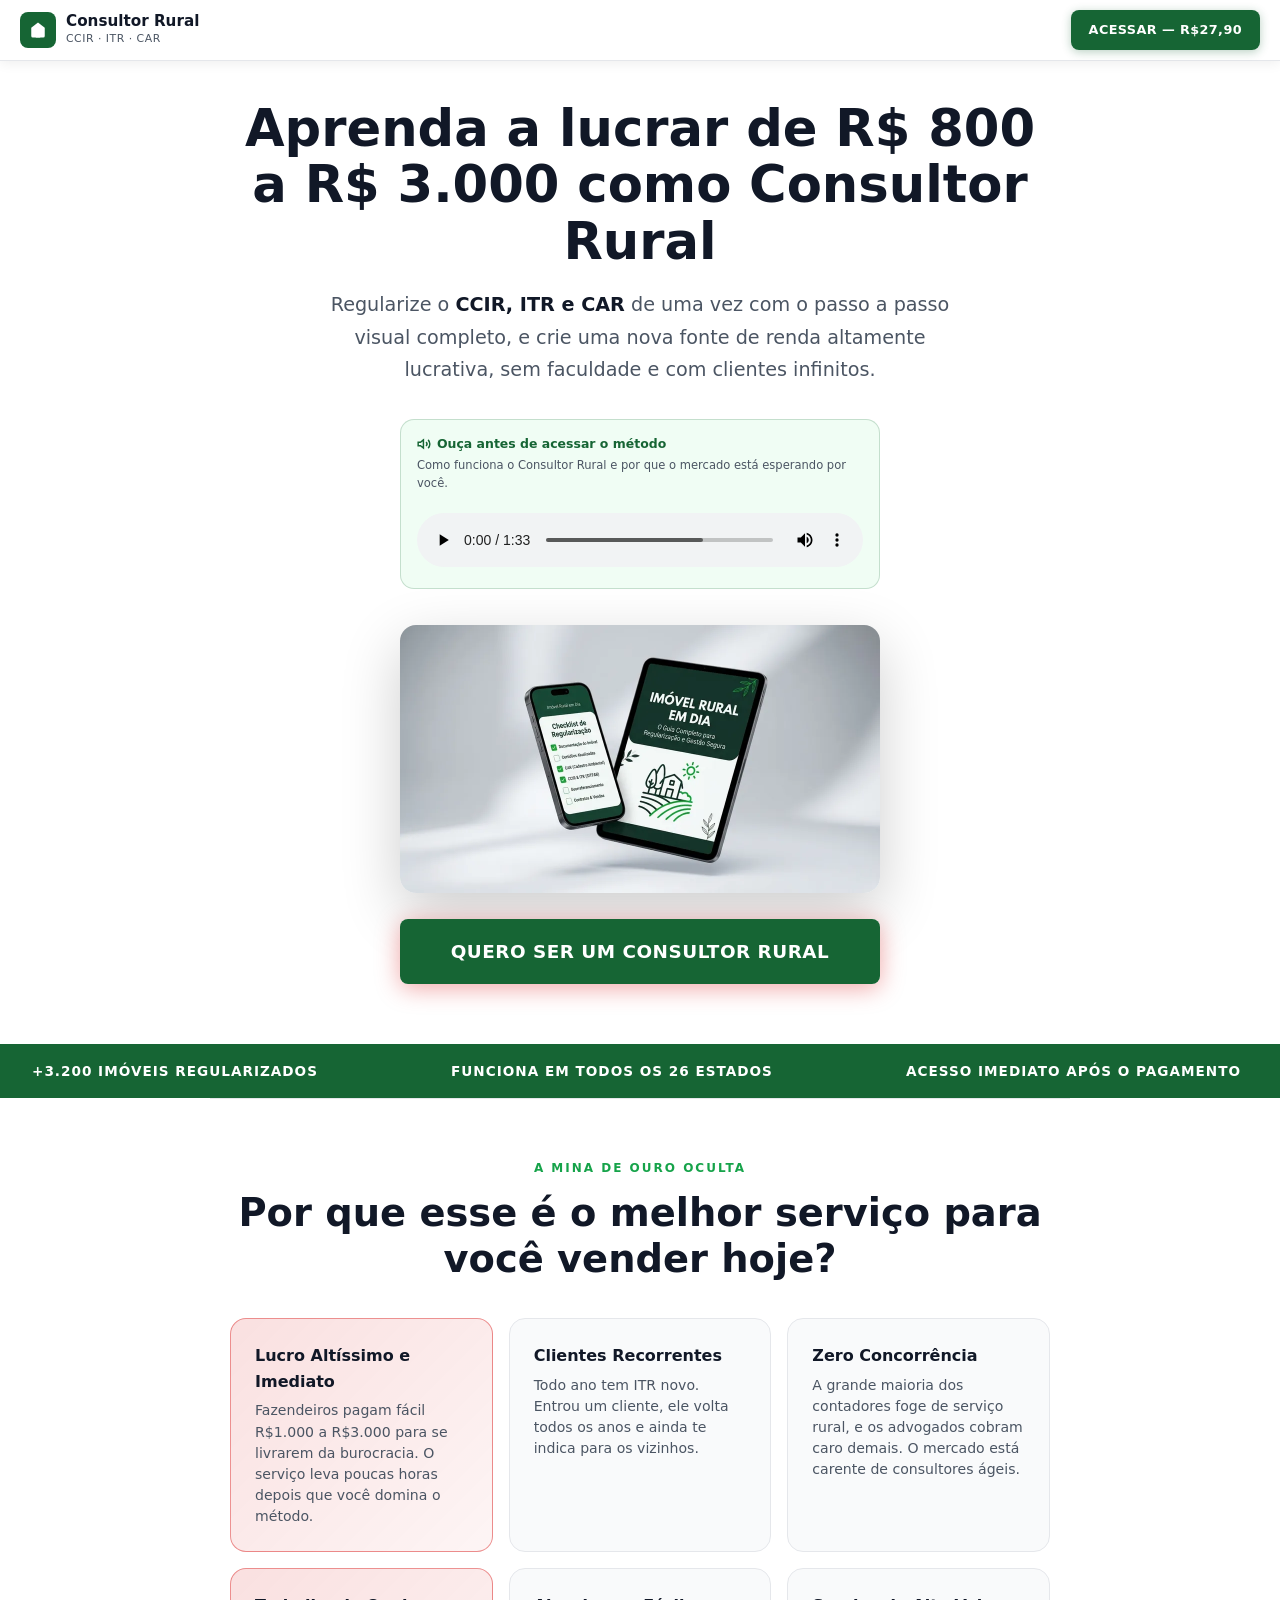
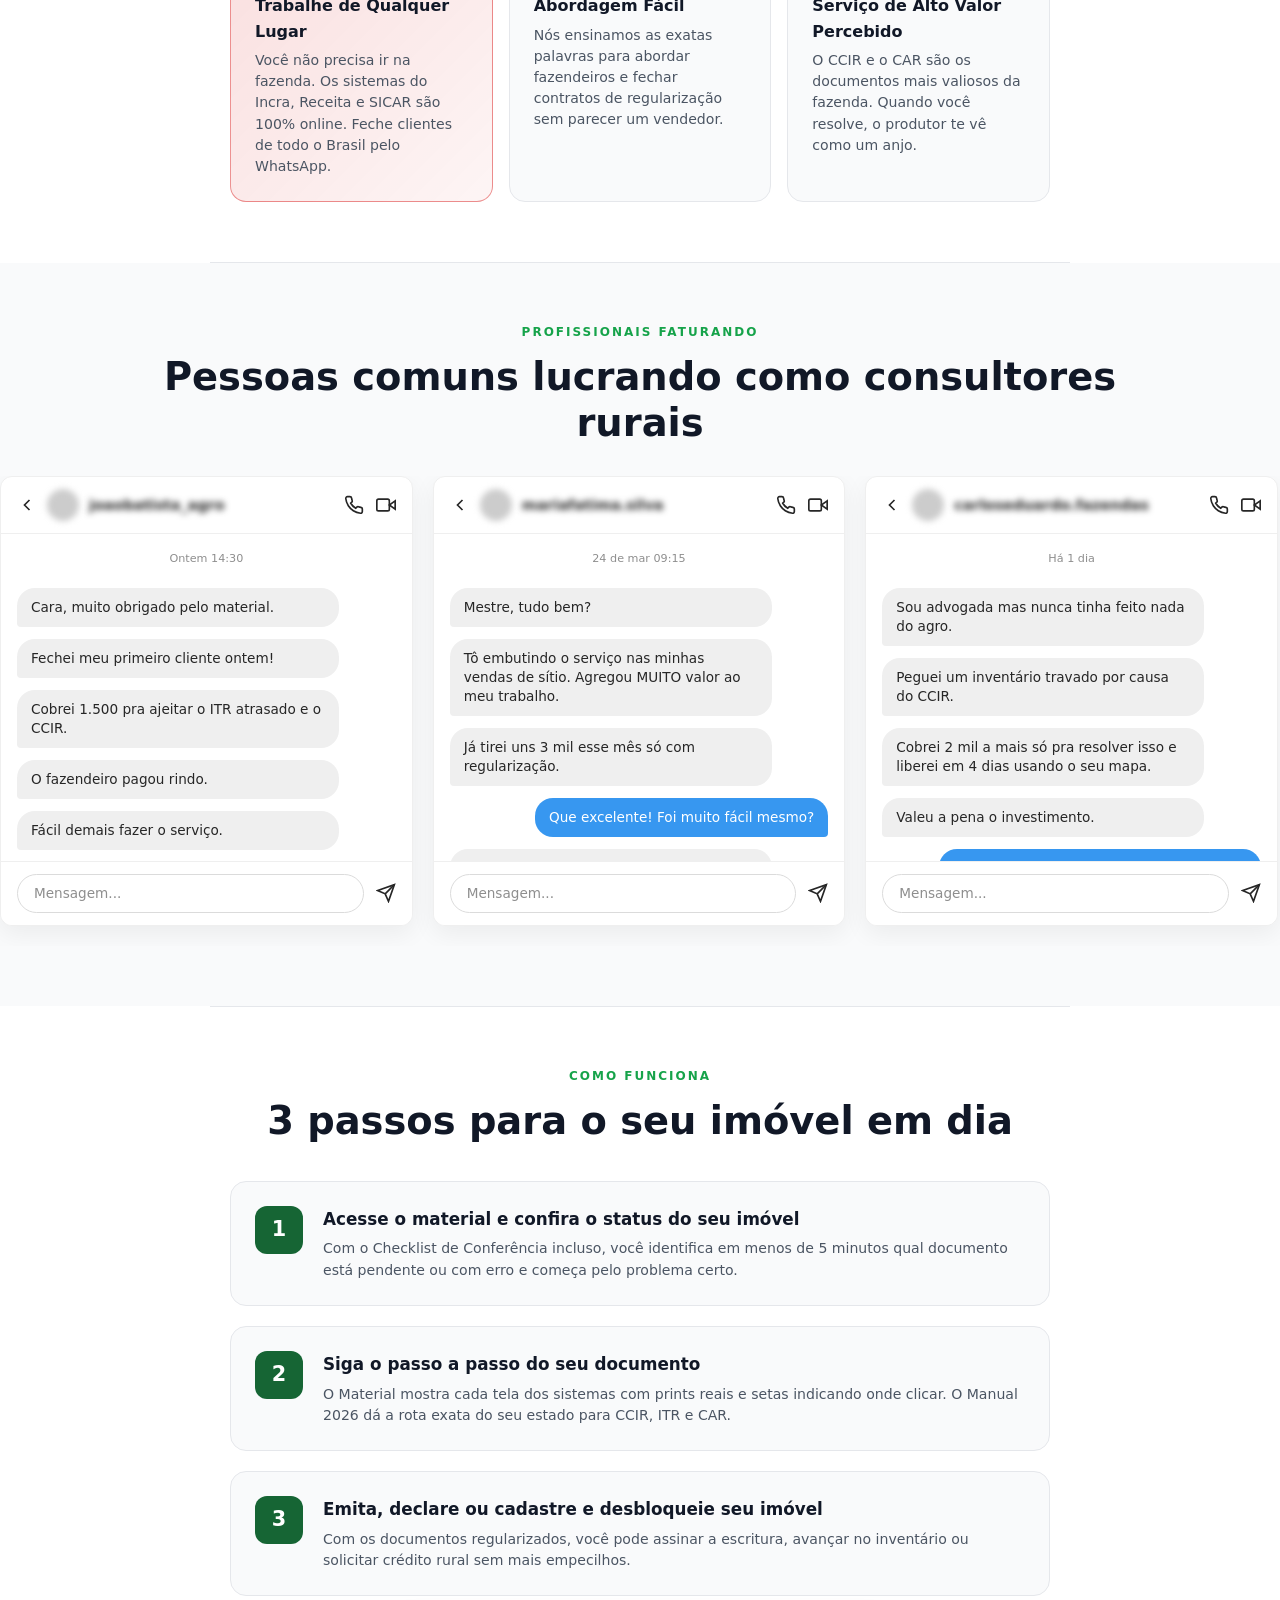
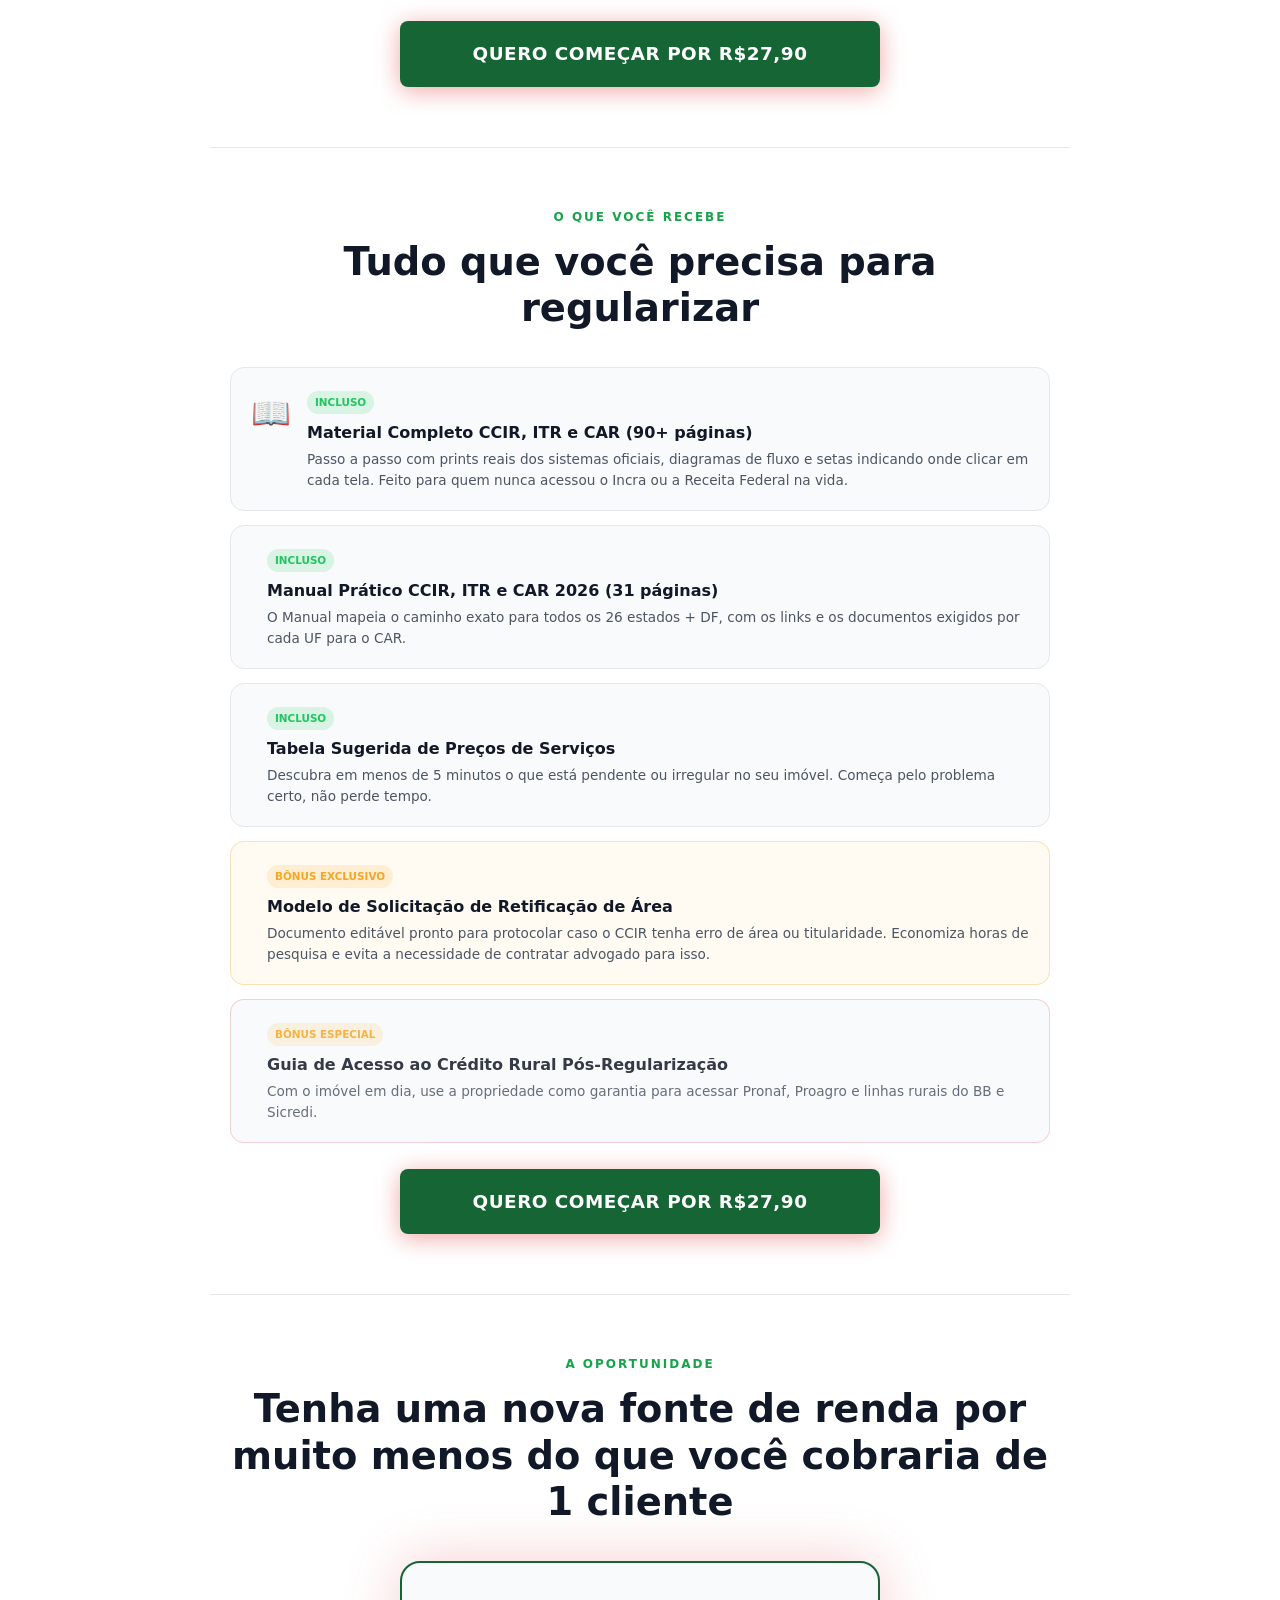
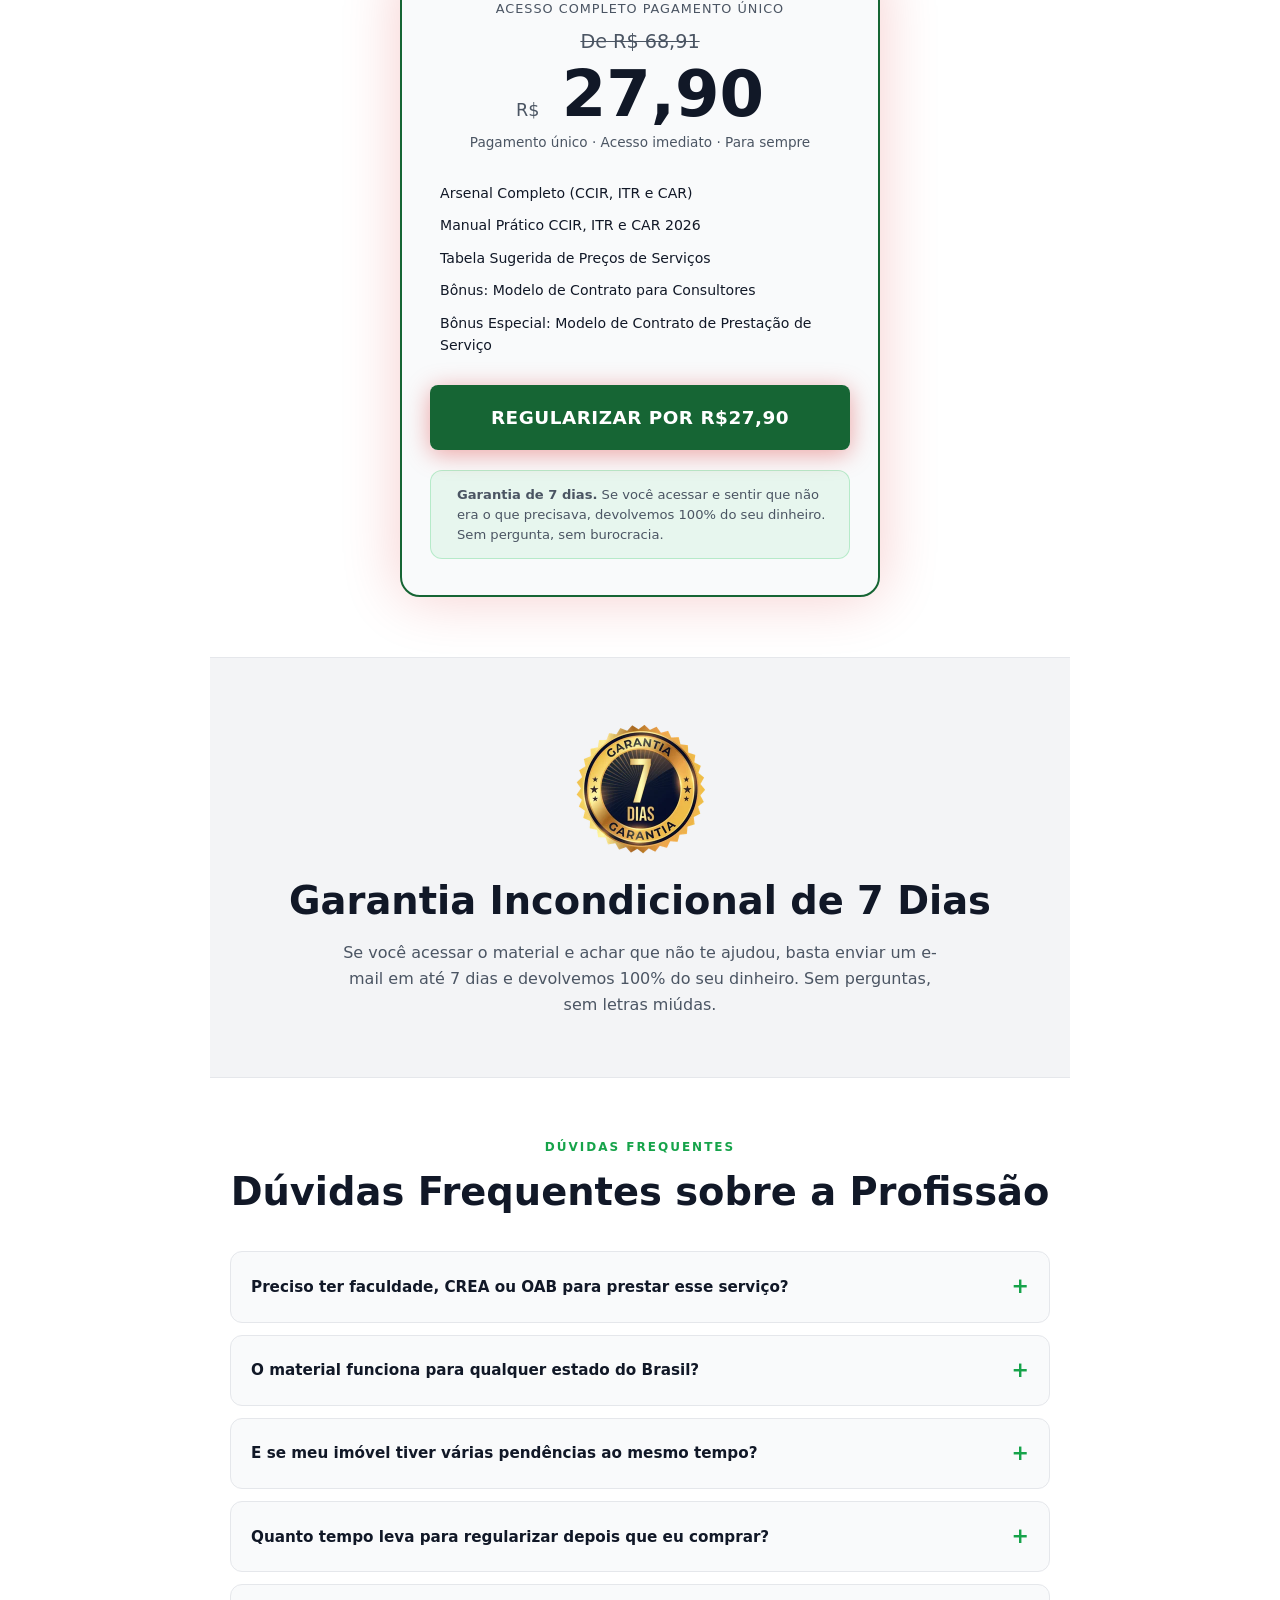
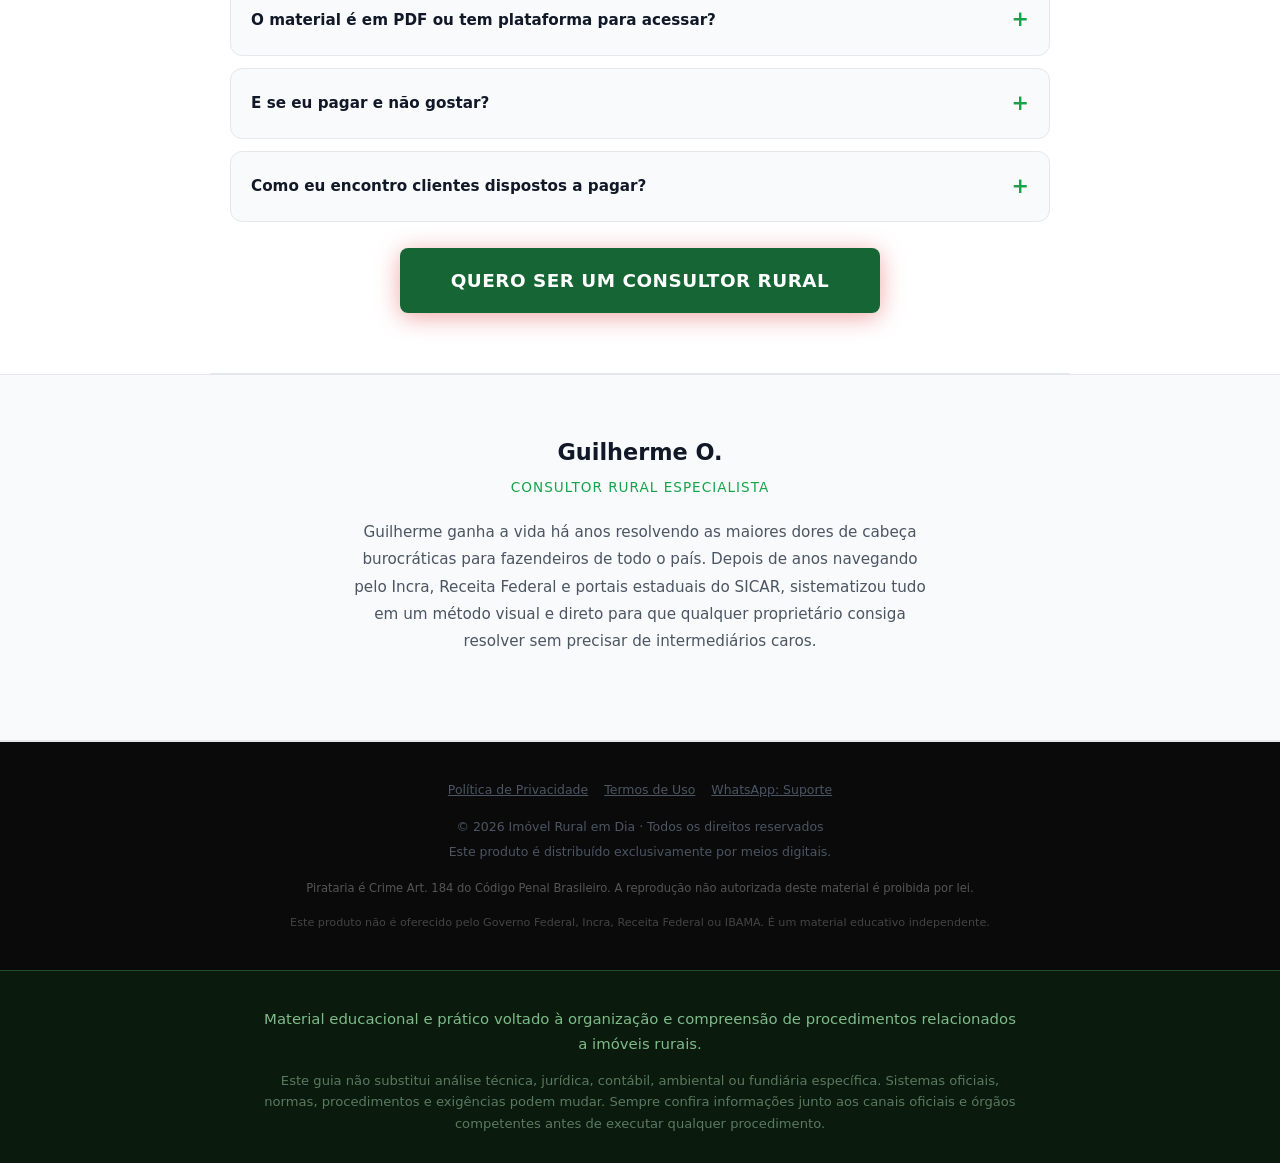
==== index.html @ 042be748 "remove pixel 3 dolar do carregamento" ====
<!DOCTYPE html>
<html lang="pt-BR">
<head>
  <meta charset="UTF-8" />
  <meta name="viewport" content="width=device-width, initial-scale=1.0" />
  <title>Imóvel Rural em Dia Regularize CCIR, ITR e CAR de uma vez</title>
  <meta name="description" content="Guia prático para regularizar o CCIR, ITR e CAR do seu imóvel rural e desbloquear venda, herança ou crédito rural sem advogado, sem escritório." />
  <meta name="keywords" content="CCIR, ITR, CAR, imóvel rural, regularização rural, imóvel irregular, crédito rural, herança rural" />
  <meta property="og:title" content="Imóvel Rural em Dia Regularize CCIR, ITR e CAR de uma vez" />
  <meta property="og:description" content="Seu imóvel rural está bloqueando uma venda, herança ou financiamento? Resolva de uma vez com o guia completo." />
  <meta property="og:type" content="website" />
  <link rel="icon" type="image/svg+xml" href="./favicon.svg" />
  <link rel="apple-touch-icon" href="./favicon.svg" />
  <!-- META PIXEL DESATIVADO (reativar: remova este comentario)
  <script>
    !function(f,b,e,v,n,t,s){if(f.fbq)return;n=f.fbq=function(){n.callMethod?
    n.callMethod.apply(n,arguments):n.queue.push(arguments)};if(!f._fbq)f._fbq=n;
    n.push=n;n.loaded=!0;n.version='2.0';n.queue=[];t=b.createElement(e);t.async=!0;
    t.src=v;s=b.getElementsByTagName(e)[0];s.parentNode.insertBefore(t,s)}(window,
    document,'script','https://connect.facebook.net/en_US/fbevents.js');
    fbq('init','1395221742238189');
    fbq('init','885028918027856');
    fbq('track','PageView');
  </script>
  <noscript><img height="1" width="1" style="display:none" src="https://www.facebook.com/tr?id=1395221742238189&ev=PageView&noscript=1"/></noscript>
  <noscript><img height="1" width="1" style="display:none" src="https://www.facebook.com/tr?id=885028918027856&ev=PageView&noscript=1"/></noscript>
  -->
  <style>
*,*::before,*::after{box-sizing:border-box;margin:0;padding:0}
:root{--bg:#ffffff;--bg2:#f9fafb;--bg3:#f3f4f6;--red:#166534;--red2:#16a34a;--white:#ffffff;--gray:#4b5563;--gray2:#e5e7eb;--green:#22c55e;--gold:#f5a623}
html{scroll-behavior:smooth}
body{background:var(--bg);color:#111827;font-family:'Segoe UI',system-ui,-apple-system,sans-serif;line-height:1.6;overflow-x:hidden;padding-bottom:60px}
@media(min-width:769px){body{padding-bottom:0}}
img{max-width:100%;display:block}
a{text-decoration:none;color:inherit}

.btn-main{display:inline-block;background:linear-gradient(135deg,var(--red),#166534);color:var(--white);font-weight:800;font-size:clamp(1rem,3.5vw,1.15rem);padding:18px 36px;border-radius:8px;border:none;cursor:pointer;text-transform:uppercase;letter-spacing:.5px;text-align:center;width:100%;max-width:480px;box-shadow:0 4px 24px rgba(212,0,0,.35);transition:transform .2s,box-shadow .2s}
.btn-main:hover{transform:translateY(-2px);box-shadow:0 8px 32px rgba(212,0,0,.5)}
.btn-center{display:flex;justify-content:center}

section{padding:60px 20px;max-width:860px;margin:0 auto}
.section-label{text-transform:uppercase;letter-spacing:2px;font-size:.75rem;color:var(--red2);font-weight:700;margin-bottom:12px}
h2{font-size:clamp(1.6rem,5vw,2.4rem);font-weight:800;line-height:1.2;margin-bottom:16px}
.divider{border:none;border-top:1px solid var(--gray2);max-width:860px;margin:0 auto}

/* NAVBAR */
#navbar{position:fixed;top:0;left:0;right:0;z-index:1000;background:#ffffff;border-bottom:1px solid var(--gray2);padding:10px 20px;display:flex;align-items:center;justify-content:space-between;gap:12px;box-shadow:0 2px 12px rgba(0,0,0,.07);pointer-events:none}
.nav-brand{display:flex;align-items:center;gap:10px;text-decoration:none;color:inherit;pointer-events:auto;max-height:60px;overflow:hidden}
.nav-logo{width:36px;height:36px;background:linear-gradient(135deg,var(--red),#166534);border-radius:8px;display:flex;align-items:center;justify-content:center;flex-shrink:0}
.nav-logo svg{fill:#fff}
.nav-name{font-weight:800;font-size:.95rem;line-height:1.1;color:#111827}
.nav-sub{font-size:.68rem;color:var(--gray);letter-spacing:.5px;text-transform:uppercase}
.nav-cta{display:inline-block;background:linear-gradient(135deg,var(--red),#166534);color:#fff;font-weight:800;font-size:.8rem;padding:10px 18px;border-radius:8px;border:none;cursor:pointer;text-transform:uppercase;letter-spacing:.4px;white-space:nowrap;text-decoration:none;flex-shrink:0;box-shadow:0 2px 10px rgba(22,101,52,.3);transition:transform .15s,box-shadow .15s;pointer-events:auto}
.nav-cta:hover{transform:translateY(-1px);box-shadow:0 4px 16px rgba(22,101,52,.45)}

/* HERO */
#hero{padding:100px 20px 60px;text-align:center}
.hero-badge{display:inline-block;background:rgba(212,0,0,.15);border:1px solid var(--red2);color:var(--red2);font-size:.78rem;font-weight:700;padding:6px 16px;border-radius:100px;text-transform:uppercase;letter-spacing:1.5px;margin-bottom:24px}
#hero h1{font-size:clamp(2rem,8vw,3.2rem);font-weight:900;line-height:1.1;margin-bottom:20px}
#hero h1 span{color:var(--red2)}
#hero p.sub{font-size:clamp(1rem,3.5vw,1.2rem);color:var(--gray);max-width:620px;margin:0 auto 32px;line-height:1.7}
.hero-proof{display:flex;justify-content:center;gap:24px;flex-wrap:wrap;margin:32px 0 36px}
.hero-proof-item{display:flex;align-items:center;gap:8px;font-size:.9rem;color:var(--gray)}
.hero-img{height:auto;display:block;margin:36px auto 0;max-width:480px;width:100%;border-radius:16px;box-shadow:0 20px 60px rgba(0,0,0,.2)}
.hero-mockup-title{font-size:.72rem;text-transform:uppercase;letter-spacing:2px;color:var(--red2);margin-bottom:12px}
.hero-mockup h3{font-size:1.05rem;font-weight:800;margin-bottom:8px;line-height:1.3}
.hero-mockup p{font-size:.82rem;color:var(--gray)}
.mockup-pages{margin-top:16px;display:flex;gap:10px}
.mockup-page{flex:1;background:var(--bg2);border-radius:8px;padding:12px 10px;font-size:.78rem;border:1px solid var(--gray2);text-align:center}
.mockup-page .num{font-size:1.4rem;font-weight:900;color:var(--red2)}
.mockup-page .label{color:var(--gray);font-size:.7rem;margin-top:2px}

/* TICKER */
#prova-faixa{background:var(--red);padding:14px 0;overflow:hidden;white-space:nowrap}
.ticker-track{display:inline-block;animation:ticker 12s linear infinite}
.ticker-track span{display:inline-block;padding:0 32px;font-size:.85rem;font-weight:700;text-transform:uppercase;letter-spacing:1px;color:#ffffff}
@keyframes ticker{0%{transform:translateX(0)}100%{transform:translateX(-50%)}}

/* BENTO */
#beneficios{text-align:center}
.bento-grid{display:grid;grid-template-columns:repeat(auto-fit,minmax(240px,1fr));gap:16px;margin-top:36px;text-align:left}
.bento-card{background:var(--bg2);border:1px solid var(--gray2);border-radius:16px;padding:24px;transition:border-color .2s,transform .2s}
.bento-card:hover{border-color:var(--red);transform:translateY(-3px)}
.bento-card h3{font-size:1rem;font-weight:700;margin-bottom:6px}
.bento-card p{font-size:.88rem;color:var(--gray);line-height:1.5}
.bento-card.featured{background:linear-gradient(135deg,rgba(212,0,0,.12),rgba(212,0,0,.04));border-color:rgba(212,0,0,.4)}

/* CARROSSEL */
#depoimentos{padding:60px 0;background:var(--bg2)}
#depoimentos .inner{max-width:1000px;margin:0 auto;padding:0 20px}
#depoimentos h2{text-align:center;margin-bottom:30px}
.testi-carousel{display:flex;overflow-x:auto;scroll-snap-type:x mandatory;gap:20px;padding-bottom:20px;-webkit-overflow-scrolling:touch}
.testi-carousel::-webkit-scrollbar{display:none}
.testi-card{flex:0 0 calc(33.333% - 14px);scroll-snap-align:start;background:#fff;border-radius:12px;box-shadow:0 8px 24px rgba(0,0,0,0.06);display:flex;flex-direction:column;height:450px;border:1px solid #efefef;padding:0;overflow:hidden;}
@media(max-width:768px){.testi-card{flex:0 0 85%}}
.ig-dm-header{display:flex;align-items:center;justify-content:space-between;padding:12px 16px;border-bottom:1px solid #efefef}
.ig-dm-header-left{display:flex;align-items:center;gap:10px}
.ig-dm-back{color:#262626;display:flex}
.ig-dm-avatar{width:32px;height:32px;border-radius:50%;background:#ccc;background-size:cover;background-position:center;filter:blur(3px)}
.ig-dm-name{font-weight:600;font-size:0.9rem;color:#262626;filter:blur(3px)}
.ig-dm-icons{display:flex;gap:12px;color:#262626}
.ig-dm-body{flex:1;padding:16px;display:flex;flex-direction:column;gap:12px;overflow:hidden;background:#fff}
.ig-dm-date{text-align:center;font-size:0.7rem;color:#8e8e8e;margin-bottom:8px}
.ig-bubble-left{background:#efefef;color:#262626;padding:10px 14px;border-radius:18px 18px 18px 4px;font-size:0.85rem;max-width:85%;line-height:1.4}
.ig-bubble-right{background:#3797f0;color:#fff;padding:10px 14px;border-radius:18px 18px 4px 18px;font-size:0.85rem;max-width:85%;line-height:1.4;align-self:flex-end}
.ig-dm-footer{padding:12px 16px;border-top:1px solid #efefef;display:flex;align-items:center;justify-content:space-between;background:#fff}
.ig-dm-input{border:1px solid #dbdbdb;border-radius:20px;padding:8px 16px;font-size:0.85rem;color:#8e8e8e;flex:1;margin-right:12px}
.ig-dm-send{color:#262626;display:flex}
/* COMO FUNCIONA */
#como-funciona{text-align:center}
.steps{display:flex;flex-direction:column;gap:20px;margin-top:36px;text-align:left}
.step{display:flex;gap:20px;align-items:flex-start;background:var(--bg2);border:1px solid var(--gray2);border-radius:16px;padding:24px}
.step-num{flex-shrink:0;width:48px;height:48px;background:linear-gradient(135deg,var(--red),#166534);border-radius:12px;display:flex;align-items:center;justify-content:center;font-size:1.3rem;font-weight:900;color:#ffffff}
.step h3{font-size:1.05rem;font-weight:700;margin-bottom:6px}
.step p{font-size:.88rem;color:var(--gray);line-height:1.5}

/* ENTREGAVEIS */
#conteudo{text-align:center}
.deliverables{margin-top:36px;display:flex;flex-direction:column;gap:14px}
.deliverable{display:flex;gap:16px;align-items:flex-start;background:var(--bg2);border:1px solid var(--gray2);border-radius:14px;padding:20px;text-align:left}
.deliverable.bonus{border-color:rgba(245,166,35,.3);background:rgba(245,166,35,.05)}
.deliverable.bonus-locked{border-color:rgba(212,0,0,.2);opacity:.85}
.d-icon{font-size:2rem;flex-shrink:0}
.d-info h3{font-size:1rem;font-weight:700;margin-bottom:4px}
.d-info p{font-size:.85rem;color:var(--gray);line-height:1.5}
.d-badge{display:inline-block;font-size:.65rem;font-weight:700;text-transform:uppercase;padding:3px 8px;border-radius:100px;margin-bottom:6px}
.d-badge.included{background:rgba(34,197,94,.15);color:var(--green)}
.d-badge.bonus-tag{background:rgba(245,166,35,.15);color:var(--gold)}
.d-badge.locked{background:rgba(212,0,0,.15);color:var(--red2)}

/* AUTOR */
#autor{text-align:center;background:var(--bg2);border-top:1px solid var(--gray2);border-bottom:1px solid var(--gray2);padding:60px 20px;max-width:100%}
#autor .inner{max-width:700px;margin:0 auto}
.autor-avatar{width:100px;height:100px;border-radius:50%;background:linear-gradient(135deg,var(--red),#166534);display:flex;align-items:center;justify-content:center;font-size:2.6rem;font-weight:900;margin:0 auto 20px;border:3px solid var(--red2);color:#ffffff}
.autor-name{font-size:1.4rem;font-weight:800;margin-bottom:6px}
.autor-title{font-size:.85rem;color:var(--red2);text-transform:uppercase;letter-spacing:1px;margin-bottom:20px}
.autor-bio{font-size:.95rem;color:var(--gray);line-height:1.8;max-width:580px;margin:0 auto 24px}
.autor-stats{display:flex;justify-content:center;gap:32px;flex-wrap:wrap;margin-top:24px}
.autor-stat .num{font-size:1.8rem;font-weight:900;color:var(--red2)}
.autor-stat .label{font-size:.78rem;color:var(--gray);text-transform:uppercase;letter-spacing:1px}

/* OFERTA */
#oferta{text-align:center}
.price-box{background:var(--bg2);border:2px solid var(--red);border-radius:20px;padding:36px 28px;max-width:480px;margin:36px auto 0;box-shadow:0 0 60px rgba(212,0,0,.2)}
.price-label{font-size:.8rem;color:var(--gray);text-transform:uppercase;letter-spacing:1px;margin-bottom:8px}
.price-old{font-size:1.2rem;color:var(--gray);text-decoration:line-through;margin-bottom:4px}
.price-main{font-size:clamp(2.8rem,10vw,4rem);font-weight:900;line-height:1;margin-bottom:6px}
.price-main small{font-size:1.1rem;font-weight:400;color:var(--gray)}
.price-desc{font-size:.85rem;color:var(--gray);margin-bottom:28px}
.price-includes{list-style:none;text-align:left;margin-bottom:28px;display:flex;flex-direction:column;gap:10px}
.price-includes li{font-size:.88rem;display:flex;gap:10px;align-items:center}
.price-includes li .ck{color:var(--green);font-weight:700}
.price-guarantee{display:flex;align-items:center;gap:12px;background:rgba(34,197,94,.08);border:1px solid rgba(34,197,94,.25);border-radius:12px;padding:14px;margin-top:20px;text-align:left}
.price-guarantee .gicon{font-size:2rem;flex-shrink:0}
.price-guarantee p{font-size:.82rem;color:var(--gray);line-height:1.5}

/* FAQ */
#faq{text-align:center}
.faq-list{margin-top:36px;display:flex;flex-direction:column;gap:12px;text-align:left}
details{background:var(--bg2);border:1px solid var(--gray2);border-radius:12px;overflow:hidden;transition:border-color .2s}
details[open]{border-color:var(--red)}
summary{font-weight:700;font-size:.95rem;padding:18px 20px;cursor:pointer;list-style:none;display:flex;justify-content:space-between;align-items:center;gap:12px}
summary::-webkit-details-marker{display:none}
summary::after{content:'+';color:var(--red2);font-size:1.3rem;font-weight:900;flex-shrink:0;transition:transform .2s}
details[open] summary::after{transform:rotate(45deg)}
.faq-answer{padding:0 20px 18px;font-size:.88rem;color:var(--gray);line-height:1.7}

/* FOOTER */
#footer{background:#0a0a0a;border-top:1px solid var(--gray2);padding:36px 20px;text-align:center;font-size:.78rem;color:var(--gray);line-height:2}
#footer a{color:var(--gray);text-decoration:underline}
#footer a:hover{color:var(--white)}
.footer-links{margin-bottom:12px;display:flex;gap:16px;justify-content:center;flex-wrap:wrap}
.footer-warning{margin-top:12px;color:#555;font-size:.72rem}

/* AUDIO PLAYER */
.audio-widget{max-width:480px;margin:28px auto 0;background:#f0fdf4;border:1px solid rgba(22,101,52,.2);border-radius:14px;padding:14px 16px;text-align:left;position:relative;z-index:1001}
.audio-widget-label{font-size:.78rem;font-weight:700;color:#166534;display:flex;align-items:center;gap:6px;margin-bottom:2px}
.audio-widget-label svg{flex-shrink:0}
.audio-widget-sub{font-size:.72rem;color:var(--gray);margin-bottom:12px}


@media(max-width:600px){section{padding:48px 16px}.bento-grid{grid-template-columns:1fr}}
  </style>

<!-- PIXELS UTMIFY (carregamento sequencial: cada pixel define window.pixelId, espera o pixel.js carregar e so entao o proximo) -->
<script>
(function(){
  var PIXEL_JS="https://cdn.utmify.com.br/scripts/pixel/pixel.js";
  var UTMS_JS="https://cdn.utmify.com.br/scripts/utms/latest.js";
  var IDS=[
    "6ac42ec78067b4499c7d80ba", // PIXEL 1
    "6ac4300d4c508a69f1044d71"  // PIXEL 2
  ];
  function load(src,attrs,cb){
    var s=document.createElement("script");
    s.src=src;s.async=true;
    (attrs||[]).forEach(function(a){s.setAttribute(a,"");});
    s.onload=s.onerror=function(){cb&&cb();};
    (document.head||document.documentElement).appendChild(s);
  }
  function next(i){
    if(i>=IDS.length){
      // UTMs por ultimo
      load(UTMS_JS,["data-utmify-prevent-xcod-sck","data-utmify-prevent-subids"]);
      return;
    }
    window.pixelId=IDS[i];
    load(PIXEL_JS,[],function(){setTimeout(function(){next(i+1);},300);});
  }
  next(0);
})();
</script>

</head>
<body>

<!-- NAVBAR HEADER -->
<nav id="navbar">
  <a href="#hero" class="nav-brand">
    <div class="nav-logo">
      <svg width="18" height="18" viewBox="0 0 24 24"><path d="M3 9l9-7 9 7v11a2 2 0 0 1-2 2H5a2 2 0 0 1-2-2z"/><polyline points="9 22 9 12 15 12 15 22"/></svg>
    </div>
    <div>
      <div class="nav-name">Consultor Rural</div>
      <div class="nav-sub">CCIR &middot; ITR &middot; CAR</div>
    </div>
  </a>
  <a href="#oferta" class="nav-cta">Acessar&nbsp;&mdash;&nbsp;R$27,90</a>
</nav>

<!--1. HERO-->
<section id="hero">
  <h1>Aprenda a lucrar de R$ 800 a R$ 3.000 como Consultor Rural</h1>
  <p class="sub">Regularize o <strong style="color:#111827">CCIR, ITR e CAR</strong> de uma vez com o passo a passo visual completo, e crie uma nova fonte de renda altamente lucrativa, sem faculdade e com clientes infinitos.</p>

  <!-- AUDIO WIDGET -->
  <div class="audio-widget" id="audioWidget">
    <div class="audio-widget-label">
      <svg width="14" height="14" viewBox="0 0 24 24" fill="none" stroke="#166534" stroke-width="2.5"><polygon points="11 5 6 9 2 9 2 15 6 15 11 19 11 5"/><path d="M15.54 8.46a5 5 0 0 1 0 7.07"/><path d="M19.07 4.93a10 10 0 0 1 0 14.14"/></svg>
      Ouça antes de acessar o método
    </div>
    <div class="audio-widget-sub">Como funciona o Consultor Rural e por que o mercado está esperando por você.</div>
    <audio controls preload="metadata" style="width:100%;margin-top:8px;border-radius:8px;accent-color:#166534;">
      <source src="vdave.mp3" type="audio/mpeg" />
    </audio>
  </div>

  <img src="mockup.webp" alt="Imóvel Rural em Dia Mockup" class="hero-img" width="960" height="536" fetchpriority="high" decoding="async" />
  <br />
  <div class="btn-center">
    <a href="#oferta" class="btn-main">QUERO SER UM CONSULTOR RURAL</a>
  </div>
</section>


<!-2. TICKER->
<div id="prova-faixa">
  <div class="ticker-track">
    <span> +3.200 imóveis regularizados</span><span></span>
    <span> Funciona em todos os 26 estados</span><span></span>
    <span> Acesso imediato após o pagamento</span><span></span>
    <span> Garantia incondicional de 7 dias</span><span></span>
    <span> Sem advogado e sem escritório</span><span></span>
    <span> CCIR · ITR · CAR resolvidos</span><span></span>
    <span> +3.200 imóveis regularizados</span><span></span>
    <span> Funciona em todos os 26 estados</span><span></span>
    <span> Acesso imediato após o pagamento</span><span></span>
    <span> Garantia incondicional de 7 dias</span><span></span>
    <span> Sem advogado e sem escritório</span><span></span>
    <span> CCIR · ITR · CAR resolvidos</span><span></span>
  </div>
</div>

<hr class="divider" />

<!-3. BENEFÍCIOS->
<section id="beneficios">
  <div class="section-label">A Mina de Ouro Oculta</div>
  <h2>Por que esse é o melhor serviço para você vender hoje?</h2>
  <div class="bento-grid">
    <div class="bento-card featured">
      <div class="bento-icon"></div>
      <h3>Lucro Altíssimo e Imediato</h3>
      <p>Fazendeiros pagam fácil R$1.000 a R$3.000 para se livrarem da burocracia. O serviço leva poucas horas depois que você domina o método.</p>
    </div>
    <div class="bento-card">
      <div class="bento-icon"></div>
      <h3>Clientes Recorrentes</h3>
      <p>Todo ano tem ITR novo. Entrou um cliente, ele volta todos os anos e ainda te indica para os vizinhos.</p>
    </div>
    <div class="bento-card">
      <div class="bento-icon"></div>
      <h3>Zero Concorrência</h3>
      <p>A grande maioria dos contadores foge de serviço rural, e os advogados cobram caro demais. O mercado está carente de consultores ágeis.</p>
    </div>
    <div class="bento-card featured">
      <div class="bento-icon"></div>
      <h3>Trabalhe de Qualquer Lugar</h3>
      <p>Você não precisa ir na fazenda. Os sistemas do Incra, Receita e SICAR são 100% online. Feche clientes de todo o Brasil pelo WhatsApp.</p>
    </div>
    <div class="bento-card">
      <div class="bento-icon"></div>
      <h3>Abordagem Fácil</h3>
      <p>Nós ensinamos as exatas palavras para abordar fazendeiros e fechar contratos de regularização sem parecer um vendedor.</p>
    </div>
    <div class="bento-card">
      <div class="bento-icon"></div>
      <h3>Serviço de Alto Valor Percebido</h3>
      <p>O CCIR e o CAR são os documentos mais valiosos da fazenda. Quando você resolve, o produtor te vê como um anjo.</p>
    </div>
  </div>
</section>

<hr class="divider" />

<!-4. DEPOIMENTOS->
<div id="depoimentos">
  <div class="inner">
    <div class="section-label" style="text-align:center">Profissionais Faturando</div>
    <h2 style="text-align:center">Pessoas comuns lucrando como consultores rurais</h2>
  </div>
  <div class="testi-carousel" id="testiCarousel">
    <div class="testi-card">
      <div class="ig-dm-header">
        <div class="ig-dm-header-left">
          <span class="ig-dm-back"><svg width="20" height="20" viewBox="0 0 24 24" fill="none" stroke="currentColor" stroke-width="2"><path d="M15 18l-6-6 6-6"/></svg></span>
          <div class="ig-dm-avatar" style="background-image:url('https://i.pravatar.cc/100?img=11')"></div>
          <div class="ig-dm-name">joaobatista_agro</div>
        </div>
        <div class="ig-dm-icons">
          <svg width="20" height="20" viewBox="0 0 24 24" fill="none" stroke="currentColor" stroke-width="2"><path d="M22 16.92v3a2 2 0 0 1-2.18 2 19.79 19.79 0 0 1-8.63-3.07 19.5 19.5 0 0 1-6-6 19.79 19.79 0 0 1-3.07-8.67A2 2 0 0 1 4.11 2h3a2 2 0 0 1 2 1.72 12.84 12.84 0 0 0 .7 2.81 2 2 0 0 1-.45 2.11L8.09 9.91a16 16 0 0 0 6 6l1.27-1.27a2 2 0 0 1 2.11-.45 12.84 12.84 0 0 0 2.81.7A2 2 0 0 1 22 16.92z"/></svg>
          <svg width="20" height="20" viewBox="0 0 24 24" fill="none" stroke="currentColor" stroke-width="2"><polygon points="23 7 16 12 23 17 23 7"></polygon><rect x="1" y="5" width="15" height="14" rx="2" ry="2"></rect></svg>
        </div>
      </div>
      <div class="ig-dm-body">
        <div class="ig-dm-date">Ontem 14:30</div>
        <div class="ig-bubble-left">Cara, muito obrigado pelo material.</div>
<div class="ig-bubble-left">Fechei meu primeiro cliente ontem!</div>
<div class="ig-bubble-left">Cobrei 1.500 pra ajeitar o ITR atrasado e o CCIR.</div>
<div class="ig-bubble-left">O fazendeiro pagou rindo.</div>
<div class="ig-bubble-left">Fácil demais fazer o serviço.</div>
<div class="ig-bubble-left">Só fui seguindo tela a tela. Valeu mesmo.</div>
      </div>
      <div class="ig-dm-footer">
        <div class="ig-dm-input">Mensagem...</div>
        <div class="ig-dm-send"><svg width="20" height="20" viewBox="0 0 24 24" fill="none" stroke="currentColor" stroke-width="2"><line x1="22" y1="2" x2="11" y2="13"></line><polygon points="22 2 15 22 11 13 2 9 22 2"></polygon></svg></div>
      </div>
    </div>
    <div class="testi-card">
      <div class="ig-dm-header">
        <div class="ig-dm-header-left">
          <span class="ig-dm-back"><svg width="20" height="20" viewBox="0 0 24 24" fill="none" stroke="currentColor" stroke-width="2"><path d="M15 18l-6-6 6-6"/></svg></span>
          <div class="ig-dm-avatar" style="background-image:url('https://i.pravatar.cc/100?img=32')"></div>
          <div class="ig-dm-name">mariafatima.silva</div>
        </div>
        <div class="ig-dm-icons">
          <svg width="20" height="20" viewBox="0 0 24 24" fill="none" stroke="currentColor" stroke-width="2"><path d="M22 16.92v3a2 2 0 0 1-2.18 2 19.79 19.79 0 0 1-8.63-3.07 19.5 19.5 0 0 1-6-6 19.79 19.79 0 0 1-3.07-8.67A2 2 0 0 1 4.11 2h3a2 2 0 0 1 2 1.72 12.84 12.84 0 0 0 .7 2.81 2 2 0 0 1-.45 2.11L8.09 9.91a16 16 0 0 0 6 6l1.27-1.27a2 2 0 0 1 2.11-.45 12.84 12.84 0 0 0 2.81.7A2 2 0 0 1 22 16.92z"/></svg>
          <svg width="20" height="20" viewBox="0 0 24 24" fill="none" stroke="currentColor" stroke-width="2"><polygon points="23 7 16 12 23 17 23 7"></polygon><rect x="1" y="5" width="15" height="14" rx="2" ry="2"></rect></svg>
        </div>
      </div>
      <div class="ig-dm-body">
        <div class="ig-dm-date">24 de mar 09:15</div>
        <div class="ig-bubble-left">Mestre, tudo bem?</div>
<div class="ig-bubble-left">Tô embutindo o serviço nas minhas vendas de sítio. Agregou MUITO valor ao meu trabalho.</div>
<div class="ig-bubble-left">Já tirei uns 3 mil esse mês só com regularização.</div>
<div class="ig-bubble-right">Que excelente! Foi muito fácil mesmo?</div>
<div class="ig-bubble-left">Demais. Dá até mais dinheiro que a própria comissão as vezes kkkk</div>
      </div>
      <div class="ig-dm-footer">
        <div class="ig-dm-input">Mensagem...</div>
        <div class="ig-dm-send"><svg width="20" height="20" viewBox="0 0 24 24" fill="none" stroke="currentColor" stroke-width="2"><line x1="22" y1="2" x2="11" y2="13"></line><polygon points="22 2 15 22 11 13 2 9 22 2"></polygon></svg></div>
      </div>
    </div>
    <div class="testi-card">
      <div class="ig-dm-header">
        <div class="ig-dm-header-left">
          <span class="ig-dm-back"><svg width="20" height="20" viewBox="0 0 24 24" fill="none" stroke="currentColor" stroke-width="2"><path d="M15 18l-6-6 6-6"/></svg></span>
          <div class="ig-dm-avatar" style="background-image:url('https://i.pravatar.cc/100?img=68')"></div>
          <div class="ig-dm-name">carloseduardo.fazendas</div>
        </div>
        <div class="ig-dm-icons">
          <svg width="20" height="20" viewBox="0 0 24 24" fill="none" stroke="currentColor" stroke-width="2"><path d="M22 16.92v3a2 2 0 0 1-2.18 2 19.79 19.79 0 0 1-8.63-3.07 19.5 19.5 0 0 1-6-6 19.79 19.79 0 0 1-3.07-8.67A2 2 0 0 1 4.11 2h3a2 2 0 0 1 2 1.72 12.84 12.84 0 0 0 .7 2.81 2 2 0 0 1-.45 2.11L8.09 9.91a16 16 0 0 0 6 6l1.27-1.27a2 2 0 0 1 2.11-.45 12.84 12.84 0 0 0 2.81.7A2 2 0 0 1 22 16.92z"/></svg>
          <svg width="20" height="20" viewBox="0 0 24 24" fill="none" stroke="currentColor" stroke-width="2"><polygon points="23 7 16 12 23 17 23 7"></polygon><rect x="1" y="5" width="15" height="14" rx="2" ry="2"></rect></svg>
        </div>
      </div>
      <div class="ig-dm-body">
        <div class="ig-dm-date">Há 1 dia</div>
        <div class="ig-bubble-left">Sou advogada mas nunca tinha feito nada do agro.</div>
<div class="ig-bubble-left">Peguei um inventário travado por causa do CCIR.</div>
<div class="ig-bubble-left">Cobrei 2 mil a mais só pra resolver isso e liberei em 4 dias usando o seu mapa.</div>
<div class="ig-bubble-left">Valeu a pena o investimento.</div>
<div class="ig-bubble-right">Excelente Marcia! Muito bom ver seus resultados.</div>
<div class="ig-bubble-left">Com certeza. Já tô pegando outro cliente kkkk</div>
      </div>
      <div class="ig-dm-footer">
        <div class="ig-dm-input">Mensagem...</div>
        <div class="ig-dm-send"><svg width="20" height="20" viewBox="0 0 24 24" fill="none" stroke="currentColor" stroke-width="2"><line x1="22" y1="2" x2="11" y2="13"></line><polygon points="22 2 15 22 11 13 2 9 22 2"></polygon></svg></div>
      </div>
    </div>
    <div class="testi-card">
      <div class="ig-dm-header">
        <div class="ig-dm-header-left">
          <span class="ig-dm-back"><svg width="20" height="20" viewBox="0 0 24 24" fill="none" stroke="currentColor" stroke-width="2"><path d="M15 18l-6-6 6-6"/></svg></span>
          <div class="ig-dm-avatar" style="background-image:url('https://i.pravatar.cc/100?img=12')"></div>
          <div class="ig-dm-name">roberto_l_</div>
        </div>
        <div class="ig-dm-icons">
          <svg width="20" height="20" viewBox="0 0 24 24" fill="none" stroke="currentColor" stroke-width="2"><path d="M22 16.92v3a2 2 0 0 1-2.18 2 19.79 19.79 0 0 1-8.63-3.07 19.5 19.5 0 0 1-6-6 19.79 19.79 0 0 1-3.07-8.67A2 2 0 0 1 4.11 2h3a2 2 0 0 1 2 1.72 12.84 12.84 0 0 0 .7 2.81 2 2 0 0 1-.45 2.11L8.09 9.91a16 16 0 0 0 6 6l1.27-1.27a2 2 0 0 1 2.11-.45 12.84 12.84 0 0 0 2.81.7A2 2 0 0 1 22 16.92z"/></svg>
          <svg width="20" height="20" viewBox="0 0 24 24" fill="none" stroke="currentColor" stroke-width="2"><polygon points="23 7 16 12 23 17 23 7"></polygon><rect x="1" y="5" width="15" height="14" rx="2" ry="2"></rect></svg>
        </div>
      </div>
      <div class="ig-dm-body">
        <div class="ig-dm-date">Há 3 horas</div>
        <div class="ig-bubble-left">Fiz meu primeiro CAR hoje!</div>
<div class="ig-bubble-left">Achei que ia ser o bicho sete cabeças, mas o módulo 3 salvou.</div>
<div class="ig-bubble-left">Cobrei 800 reais num sítio pequeno de 15 hectares.</div>
<div class="ig-bubble-left">O material de vcs é direto ao ponto.</div>
<div class="ig-bubble-left">Não tem como errar seguindo as telas.</div>
<div class="ig-bubble-left">O vizinho dele já quer fazer também, amanhã vou fechar com ele.</div>
      </div>
      <div class="ig-dm-footer">
        <div class="ig-dm-input">Mensagem...</div>
        <div class="ig-dm-send"><svg width="20" height="20" viewBox="0 0 24 24" fill="none" stroke="currentColor" stroke-width="2"><line x1="22" y1="2" x2="11" y2="13"></line><polygon points="22 2 15 22 11 13 2 9 22 2"></polygon></svg></div>
      </div>
    </div>
    <div class="testi-card">
      <div class="ig-dm-header">
        <div class="ig-dm-header-left">
          <span class="ig-dm-back"><svg width="20" height="20" viewBox="0 0 24 24" fill="none" stroke="currentColor" stroke-width="2"><path d="M15 18l-6-6 6-6"/></svg></span>
          <div class="ig-dm-avatar" style="background-image:url('https://i.pravatar.cc/100?img=44')"></div>
          <div class="ig-dm-name">antonio.silva99</div>
        </div>
        <div class="ig-dm-icons">
          <svg width="20" height="20" viewBox="0 0 24 24" fill="none" stroke="currentColor" stroke-width="2"><path d="M22 16.92v3a2 2 0 0 1-2.18 2 19.79 19.79 0 0 1-8.63-3.07 19.5 19.5 0 0 1-6-6 19.79 19.79 0 0 1-3.07-8.67A2 2 0 0 1 4.11 2h3a2 2 0 0 1 2 1.72 12.84 12.84 0 0 0 .7 2.81 2 2 0 0 1-.45 2.11L8.09 9.91a16 16 0 0 0 6 6l1.27-1.27a2 2 0 0 1 2.11-.45 12.84 12.84 0 0 0 2.81.7A2 2 0 0 1 22 16.92z"/></svg>
          <svg width="20" height="20" viewBox="0 0 24 24" fill="none" stroke="currentColor" stroke-width="2"><polygon points="23 7 16 12 23 17 23 7"></polygon><rect x="1" y="5" width="15" height="14" rx="2" ry="2"></rect></svg>
        </div>
      </div>
      <div class="ig-dm-body">
        <div class="ig-dm-date">Hoje 10:22</div>
        <div class="ig-bubble-left">O guia de prospecção funcionou demais.</div>
<div class="ig-bubble-left">Mandei no grupo da cooperativa e apareceram 4 querendo ajeitar o ITR.</div>
<div class="ig-bubble-right">Boa! Conseguiu fechar com eles?</div>
<div class="ig-bubble-left">Fechei 600 reais de cada ITR simples!</div>
<div class="ig-bubble-left">Muito obrigado, salvou demais o final do mês.</div>
      </div>
      <div class="ig-dm-footer">
        <div class="ig-dm-input">Mensagem...</div>
        <div class="ig-dm-send"><svg width="20" height="20" viewBox="0 0 24 24" fill="none" stroke="currentColor" stroke-width="2"><line x1="22" y1="2" x2="11" y2="13"></line><polygon points="22 2 15 22 11 13 2 9 22 2"></polygon></svg></div>
      </div>
    </div>
    <div class="testi-card">
      <div class="ig-dm-header">
        <div class="ig-dm-header-left">
          <span class="ig-dm-back"><svg width="20" height="20" viewBox="0 0 24 24" fill="none" stroke="currentColor" stroke-width="2"><path d="M15 18l-6-6 6-6"/></svg></span>
          <div class="ig-dm-avatar" style="background-image:url('https://i.pravatar.cc/100?img=55')"></div>
          <div class="ig-dm-name">fernando_ribeiro</div>
        </div>
        <div class="ig-dm-icons">
          <svg width="20" height="20" viewBox="0 0 24 24" fill="none" stroke="currentColor" stroke-width="2"><path d="M22 16.92v3a2 2 0 0 1-2.18 2 19.79 19.79 0 0 1-8.63-3.07 19.5 19.5 0 0 1-6-6 19.79 19.79 0 0 1-3.07-8.67A2 2 0 0 1 4.11 2h3a2 2 0 0 1 2 1.72 12.84 12.84 0 0 0 .7 2.81 2 2 0 0 1-.45 2.11L8.09 9.91a16 16 0 0 0 6 6l1.27-1.27a2 2 0 0 1 2.11-.45 12.84 12.84 0 0 0 2.81.7A2 2 0 0 1 22 16.92z"/></svg>
          <svg width="20" height="20" viewBox="0 0 24 24" fill="none" stroke="currentColor" stroke-width="2"><polygon points="23 7 16 12 23 17 23 7"></polygon><rect x="1" y="5" width="15" height="14" rx="2" ry="2"></rect></svg>
        </div>
      </div>
      <div class="ig-dm-body">
        <div class="ig-dm-date">Ontem 20:10</div>
        <div class="ig-bubble-left">MDS, o modelo de contrato salvou a vida.</div>
<div class="ig-bubble-left">Mandei a proposta, o fazendeiro assinou na hora, pagou 50% adiantado.</div>
<div class="ig-bubble-left">Cobrei 2.500 no combo ITR e CCIR e CAR.</div>
<div class="ig-bubble-left">Paguei a conta de luz e o mercado só com a entrada haha. Top!</div>
      </div>
      <div class="ig-dm-footer">
        <div class="ig-dm-input">Mensagem...</div>
        <div class="ig-dm-send"><svg width="20" height="20" viewBox="0 0 24 24" fill="none" stroke="currentColor" stroke-width="2"><line x1="22" y1="2" x2="11" y2="13"></line><polygon points="22 2 15 22 11 13 2 9 22 2"></polygon></svg></div>
      </div>
    </div>
    <div class="testi-card">
      <div class="ig-dm-header">
        <div class="ig-dm-header-left">
          <span class="ig-dm-back"><svg width="20" height="20" viewBox="0 0 24 24" fill="none" stroke="currentColor" stroke-width="2"><path d="M15 18l-6-6 6-6"/></svg></span>
          <div class="ig-dm-avatar" style="background-image:url('https://i.pravatar.cc/100?img=19')"></div>
          <div class="ig-dm-name">paulo_sergio_1975</div>
        </div>
        <div class="ig-dm-icons">
          <svg width="20" height="20" viewBox="0 0 24 24" fill="none" stroke="currentColor" stroke-width="2"><path d="M22 16.92v3a2 2 0 0 1-2.18 2 19.79 19.79 0 0 1-8.63-3.07 19.5 19.5 0 0 1-6-6 19.79 19.79 0 0 1-3.07-8.67A2 2 0 0 1 4.11 2h3a2 2 0 0 1 2 1.72 12.84 12.84 0 0 0 .7 2.81 2 2 0 0 1-.45 2.11L8.09 9.91a16 16 0 0 0 6 6l1.27-1.27a2 2 0 0 1 2.11-.45 12.84 12.84 0 0 0 2.81.7A2 2 0 0 1 22 16.92z"/></svg>
          <svg width="20" height="20" viewBox="0 0 24 24" fill="none" stroke="currentColor" stroke-width="2"><polygon points="23 7 16 12 23 17 23 7"></polygon><rect x="1" y="5" width="15" height="14" rx="2" ry="2"></rect></svg>
        </div>
      </div>
      <div class="ig-dm-body">
        <div class="ig-dm-date">Sábado 11:45</div>
        <div class="ig-bubble-left">Deu certo lá o desmembramento pro cliente?</div>
<div class="ig-bubble-right">Deu! Consegui acessar o SNCR certinho com os links que vc passou.</div>
<div class="ig-bubble-left">Liberei o CCIR do cara e embolsei os 1.200 dele.</div>
<div class="ig-bubble-left">Sorte que comprei o seu acesso. Bom demais.</div>
      </div>
      <div class="ig-dm-footer">
        <div class="ig-dm-input">Mensagem...</div>
        <div class="ig-dm-send"><svg width="20" height="20" viewBox="0 0 24 24" fill="none" stroke="currentColor" stroke-width="2"><line x1="22" y1="2" x2="11" y2="13"></line><polygon points="22 2 15 22 11 13 2 9 22 2"></polygon></svg></div>
      </div>
    </div>
    <div class="testi-card">
      <div class="ig-dm-header">
        <div class="ig-dm-header-left">
          <span class="ig-dm-back"><svg width="20" height="20" viewBox="0 0 24 24" fill="none" stroke="currentColor" stroke-width="2"><path d="M15 18l-6-6 6-6"/></svg></span>
          <div class="ig-dm-avatar" style="background-image:url('https://i.pravatar.cc/100?img=82')"></div>
          <div class="ig-dm-name">luciano.agro</div>
        </div>
        <div class="ig-dm-icons">
          <svg width="20" height="20" viewBox="0 0 24 24" fill="none" stroke="currentColor" stroke-width="2"><path d="M22 16.92v3a2 2 0 0 1-2.18 2 19.79 19.79 0 0 1-8.63-3.07 19.5 19.5 0 0 1-6-6 19.79 19.79 0 0 1-3.07-8.67A2 2 0 0 1 4.11 2h3a2 2 0 0 1 2 1.72 12.84 12.84 0 0 0 .7 2.81 2 2 0 0 1-.45 2.11L8.09 9.91a16 16 0 0 0 6 6l1.27-1.27a2 2 0 0 1 2.11-.45 12.84 12.84 0 0 0 2.81.7A2 2 0 0 1 22 16.92z"/></svg>
          <svg width="20" height="20" viewBox="0 0 24 24" fill="none" stroke="currentColor" stroke-width="2"><polygon points="23 7 16 12 23 17 23 7"></polygon><rect x="1" y="5" width="15" height="14" rx="2" ry="2"></rect></svg>
        </div>
      </div>
      <div class="ig-dm-body">
        <div class="ig-dm-date">Há 2 dias</div>
        <div class="ig-bubble-left">Sou estudante ainda, não tenho crea.</div>
<div class="ig-bubble-left">Peguei as dicas e fiz a atualização cadastral de 3 clientes da família.</div>
<div class="ig-bubble-left">Fiz milão no fds só clicando no sistema do Incra.</div>
<div class="ig-bubble-left">Foi só seguir o passo a passo e gerar a guia.</div>
<div class="ig-bubble-left">Investimento que se pagou no primeiro dia rs</div>
      </div>
      <div class="ig-dm-footer">
        <div class="ig-dm-input">Mensagem...</div>
        <div class="ig-dm-send"><svg width="20" height="20" viewBox="0 0 24 24" fill="none" stroke="currentColor" stroke-width="2"><line x1="22" y1="2" x2="11" y2="13"></line><polygon points="22 2 15 22 11 13 2 9 22 2"></polygon></svg></div>
      </div>
    </div>
    <div class="testi-card">
      <div class="ig-dm-header">
        <div class="ig-dm-header-left">
          <span class="ig-dm-back"><svg width="20" height="20" viewBox="0 0 24 24" fill="none" stroke="currentColor" stroke-width="2"><path d="M15 18l-6-6 6-6"/></svg></span>
          <div class="ig-dm-avatar" style="background-image:url('https://i.pravatar.cc/100?img=3')"></div>
          <div class="ig-dm-name">thiago_muniz_faz</div>
        </div>
        <div class="ig-dm-icons">
          <svg width="20" height="20" viewBox="0 0 24 24" fill="none" stroke="currentColor" stroke-width="2"><path d="M22 16.92v3a2 2 0 0 1-2.18 2 19.79 19.79 0 0 1-8.63-3.07 19.5 19.5 0 0 1-6-6 19.79 19.79 0 0 1-3.07-8.67A2 2 0 0 1 4.11 2h3a2 2 0 0 1 2 1.72 12.84 12.84 0 0 0 .7 2.81 2 2 0 0 1-.45 2.11L8.09 9.91a16 16 0 0 0 6 6l1.27-1.27a2 2 0 0 1 2.11-.45 12.84 12.84 0 0 0 2.81.7A2 2 0 0 1 22 16.92z"/></svg>
          <svg width="20" height="20" viewBox="0 0 24 24" fill="none" stroke="currentColor" stroke-width="2"><polygon points="23 7 16 12 23 17 23 7"></polygon><rect x="1" y="5" width="15" height="14" rx="2" ry="2"></rect></svg>
        </div>
      </div>
      <div class="ig-dm-body">
        <div class="ig-dm-date">Ontem 16:30</div>
        <div class="ig-bubble-left">A melhor coisa q fiz foi comprar esse material.</div>
<div class="ig-bubble-left">Tava desempregada e agora virei a consultora aqui da cidade.</div>
<div class="ig-bubble-left">Ninguém queria fazer essa papelada burocrática.</div>
<div class="ig-bubble-right">Que espetáculo! Já prospectou hoje?</div>
<div class="ig-bubble-left">Já tô com 5 clientes ativos pra esse mês.</div>
<div class="ig-bubble-left">Dinheiro já tá na conta pra comprar as coisas de casa!</div>
<div class="ig-bubble-left">Recomendadíssimo o material.</div>
      </div>
      <div class="ig-dm-footer">
        <div class="ig-dm-input">Mensagem...</div>
        <div class="ig-dm-send"><svg width="20" height="20" viewBox="0 0 24 24" fill="none" stroke="currentColor" stroke-width="2"><line x1="22" y1="2" x2="11" y2="13"></line><polygon points="22 2 15 22 11 13 2 9 22 2"></polygon></svg></div>
      </div>
    </div>
  </div>
  <div class="carousel-nav" id="carouselNav">
    <div class="carousel-dot active" data-i="0"></div>
    <div class="carousel-dot" data-i="1"></div>
    <div class="carousel-dot" data-i="2"></div>
    <div class="carousel-dot" data-i="3"></div>
    <div class="carousel-dot" data-i="4"></div>
    <div class="carousel-dot" data-i="5"></div>
    <div class="carousel-dot" data-i="6"></div>
    <div class="carousel-dot" data-i="7"></div>
    <div class="carousel-dot" data-i="8"></div>
  </div>
    <div class="carousel-dot" data-i="1"></div>
    <div class="carousel-dot" data-i="2"></div>
    <div class="carousel-dot" data-i="3"></div>
    <div class="carousel-dot" data-i="4"></div>
  </div>
</div>

<hr class="divider" />

<!-5. COMO FUNCIONA->
<section id="como-funciona">
  <div class="section-label">Como funciona</div>
  <h2>3 passos para o seu imóvel em dia</h2>
  <div class="steps">
    <div class="step">
      <div class="step-num">1</div>
      <div>
        <h3>Acesse o material e confira o status do seu imóvel</h3>
        <p>Com o Checklist de Conferência incluso, você identifica em menos de 5 minutos qual documento está pendente ou com erro e começa pelo problema certo.</p>
      </div>
    </div>
    <div class="step">
      <div class="step-num">2</div>
      <div>
        <h3>Siga o passo a passo do seu documento</h3>
        <p>O Material mostra cada tela dos sistemas com prints reais e setas indicando onde clicar. O Manual 2026 dá a rota exata do seu estado para CCIR, ITR e CAR.</p>
      </div>
    </div>
    <div class="step">
      <div class="step-num">3</div>
      <div>
        <h3>Emita, declare ou cadastre e desbloqueie seu imóvel</h3>
        <p>Com os documentos regularizados, você pode assinar a escritura, avançar no inventário ou solicitar crédito rural sem mais empecilhos.</p>
      </div>
    </div>
  </div>
  <br />
  <div class="btn-center">
    <a href="#oferta" class="btn-main">QUERO COMEÇAR POR R$27,90</a>
  </div>
</section>

<hr class="divider" />

<!-6. PARA QUEM->


<!-7. CONTEÚDO->
<section id="conteudo">
  <div class="section-label">O que você recebe</div>
  <h2>Tudo que você precisa para regularizar</h2>
  <div class="deliverables">
    <div class="deliverable">
      <div class="d-icon">📖</div>
      <div class="d-info">
        <span class="d-badge included">Incluso</span>
        <h3>Material Completo CCIR, ITR e CAR (90+ páginas)</h3>
        <p>Passo a passo com prints reais dos sistemas oficiais, diagramas de fluxo e setas indicando onde clicar em cada tela. Feito para quem nunca acessou o Incra ou a Receita Federal na vida.</p>
      </div>
    </div>
    <div class="deliverable">
      <div class="d-icon"></div>
      <div class="d-info">
        <span class="d-badge included">Incluso</span>
        <h3>Manual Prático CCIR, ITR e CAR 2026 (31 páginas)</h3>
        <p>O Manual mapeia o caminho exato para todos os 26 estados + DF, com os links e os documentos exigidos por cada UF para o CAR.</p>
      </div>
    </div>
    <div class="deliverable">
      <div class="d-icon"></div>
      <div class="d-info">
        <span class="d-badge included">Incluso</span>
        <h3>Tabela Sugerida de Preços de Serviços</h3>
        <p>Descubra em menos de 5 minutos o que está pendente ou irregular no seu imóvel. Começa pelo problema certo, não perde tempo.</p>
      </div>
    </div>
    <div class="deliverable bonus">
      <div class="d-icon"></div>
      <div class="d-info">
        <span class="d-badge bonus-tag"> Bônus Exclusivo</span>
        <h3>Modelo de Solicitação de Retificação de Área</h3>
        <p>Documento editável pronto para protocolar caso o CCIR tenha erro de área ou titularidade. Economiza horas de pesquisa e evita a necessidade de contratar advogado para isso.</p>
      </div>
    </div>
    <div class="deliverable bonus-locked">
      <div class="d-icon"></div>
      <div class="d-info">
        <span class="d-badge bonus-tag"> Bônus Especial</span>
        <h3>Guia de Acesso ao Crédito Rural Pós-Regularização</h3>
        <p>Com o imóvel em dia, use a propriedade como garantia para acessar Pronaf, Proagro e linhas rurais do BB e Sicredi.</p>
      </div>
    </div>
  </div>
  <br />
  <div class="btn-center">
    <a href="#oferta" class="btn-main">QUERO COMEÇAR POR R$27,90</a>
  </div>
</section>

<hr class="divider" />



<!-9. OFERTA->
<section id="oferta">
  <div class="section-label">A Oportunidade</div>
  <h2>Tenha uma nova fonte de renda por muito menos do que você cobraria de 1 cliente</h2>
  <div class="price-box">
    <div class="price-label">Acesso completo Pagamento único</div>
    <div class="price-old">De R$ 68,91</div>
    <div class="price-main"><small>R$</small> 27,90</div>
    <div class="price-desc">Pagamento único · Acesso imediato · Para sempre</div>
    <ul class="price-includes">
      <li><span class="ck"></span> Arsenal Completo (CCIR, ITR e CAR)</li>
      <li><span class="ck"></span> Manual Prático CCIR, ITR e CAR 2026</li>
      <li><span class="ck"></span> Tabela Sugerida de Preços de Serviços</li>
      <li><span class="ck"></span>  Bônus: Modelo de Contrato para Consultores</li>
      <li><span class="ck"></span>  Bônus Especial: Modelo de Contrato de Prestação de Serviço</li>
    </ul>
    <!-- META DESATIVADO: onclick="fbq('track','InitiateCheckout');" -->
    <a id="btn-checkout" href="https://pay.novarkbr.com/jxiib47t" class="btn-main btn-checkout-utmfy">
      REGULARIZAR POR R$27,90
    </a>
    <div class="price-guarantee">
      <div class="gicon"></div>
      <p><strong>Garantia de 7 dias.</strong> Se você acessar e sentir que não era o que precisava, devolvemos 100% do seu dinheiro. Sem pergunta, sem burocracia.</p>
    </div>
  </div>
  
  </div>
</section>

<hr class="divider" />

<section id="garantia" style="text-align:center; padding: 60px 20px; background:var(--bg3)">
  <img src="7dias.webp" alt="Garantia de 7 Dias" width="140" height="140" loading="lazy" decoding="async" style="width: 140px; height: 140px; margin: 0 auto 20px; display: block;" />
  <h2>Garantia Incondicional de 7 Dias</h2>
  <p style="max-width: 600px; margin: 0 auto; color: var(--gray);">Se você acessar o material e achar que não te ajudou, basta enviar um e-mail em até 7 dias e devolvemos 100% do seu dinheiro. Sem perguntas, sem letras miúdas.</p>
</section>

<hr class="divider" />

<!-10. FAQ->
<section id="faq">
  <div class="section-label">Dúvidas frequentes</div>
  <h2>Dúvidas Frequentes sobre a Profissão</h2>
  <div class="faq-list">
    <details>
      <summary>Preciso ter faculdade, CREA ou OAB para prestar esse serviço?</summary>
      <div class="faq-answer">Não! A maioria da papelada burocrática de CCIR e ITR é declaratória. Qualquer um com o nosso passo a passo consegue fazer. Casos isolados de engenharia você terceiriza e lucra com a gestão.</div>
    </details>
    <details>
      <summary>O material funciona para qualquer estado do Brasil?</summary>
      <div class="faq-answer">Sim. O Manual Nacional 2026 cobre todos os 26 estados + DF, com a rota específica de cada UF para o CAR. Para CCIR e ITR, os sistemas são federais e funcionam igual em todo o país.</div>
    </details>
    <details>
      <summary>E se meu imóvel tiver várias pendências ao mesmo tempo?</summary>
      <div class="faq-answer">O Tabela Sugerida de Preços de Serviços foi feito exatamente para isso. Ele organiza os problemas por prioridade e mostra a ordem certa para resolver começando pelo que trava a venda ou o financiamento primeiro.</div>
    </details>
    <details>
      <summary>Quanto tempo leva para regularizar depois que eu comprar?</summary>
      <div class="faq-answer">Em média, nossos compradores resolvem o CCIR em 1-3 dias, o ITR em 2-4 dias e o CAR em 3-7 dias. Propriedades com pendências antigas podem levar um pouco mais mas o guia cobre esses casos também.</div>
    </details>
    <details>
      <summary>O material é em PDF ou tem plataforma para acessar?</summary>
      <div class="faq-answer">É 100% digital. Você recebe o link de download após o pagamento, no seu e-mail. Pode salvar no celular, tablet ou computador e acessar sempre que precisar.</div>
    </details>
    <details>
      <summary>E se eu pagar e não gostar?</summary>
      <div class="faq-answer">Sem problema. Você tem 7 dias de garantia incondicional. Basta enviar uma mensagem pedindo o reembolso e devolvemos 100% do valor, sem perguntas e sem burocracia. O risco é todo nosso.</div>
    </details>
    <details>
      <summary>Como eu encontro clientes dispostos a pagar?</summary>
      <div class="faq-answer">O material ensina estratégias diretas de como mapear propriedades na sua região, fazer parcerias com imobiliárias e atrair fazendeiros.</div>
    </details>
  </div>
  <br/>
  <div class="btn-center">
    <a href="#oferta" class="btn-main">QUERO SER UM CONSULTOR RURAL</a>
  </div>
</section>

<hr class="divider" />

<section id="autor" style="text-align:center; padding: 60px 20px; background:var(--bg2)">
  <div class="inner" style="max-width: 700px; margin: 0 auto;">
    <div class="autor-name" style="font-size:1.4rem;font-weight:800;margin-bottom:6px">Guilherme O.</div>
    <div class="autor-title" style="font-size:.85rem;color:var(--red2);text-transform:uppercase;letter-spacing:1px;margin-bottom:20px">Consultor Rural Especialista</div>
    <p class="autor-bio" style="font-size:.95rem;color:var(--gray);line-height:1.8;max-width:580px;margin:0 auto 24px">
      Guilherme ganha a vida há anos resolvendo as maiores dores de cabeça burocráticas para fazendeiros de todo o país. Depois de anos navegando pelo Incra, Receita Federal e portais estaduais do SICAR, sistematizou tudo em um método visual e direto para que qualquer proprietário consiga resolver sem precisar de intermediários caros.
    </p>
  </div>
</section>

<!-11. FOOTER->
<div id="footer">
  <div class="footer-links">
      <a href="politica-privacidade.html">Política de Privacidade</a>
      <a href="termos-de-uso.html">Termos de Uso</a>
      <a href="https://wa.me/553173593318">WhatsApp: Suporte</a>
    </div>
  <div>© 2026 Imóvel Rural em Dia · Todos os direitos reservados</div>
  <div>Este produto é distribuído exclusivamente por meios digitais.</div>
  <div class="footer-warning"> Pirataria é Crime Art. 184 do Código Penal Brasileiro. A reprodução não autorizada deste material é proibida por lei.</div>
  <div style="margin-top:12px;font-size:.7rem;color:#444">Este produto não é oferecido pelo Governo Federal, Incra, Receita Federal ou IBAMA. É um material educativo independente.</div>
</div>

<script>
// CARROSSEL
const carousel=document.getElementById('testiCarousel');
const dots=document.querySelectorAll('.carousel-dot');
const cards=carousel.querySelectorAll('.testi-card');
let currentIdx=0,autoScroll,isInteracting=false;

function goToCard(i){
  currentIdx=i;
  const w=cards[0].offsetWidth+16;
  carousel.scrollTo({left:w*i,behavior:'smooth'});
  dots.forEach((d,idx)=>d.classList.toggle('active',idx===i));
}
function nextCard(){if(!isInteracting)goToCard((currentIdx+1)%cards.length);}
function startAuto(){autoScroll=setInterval(nextCard,3500);}
function stopAuto(){clearInterval(autoScroll);}

dots.forEach(d=>d.addEventListener('click',()=>goToCard(+d.dataset.i)));
carousel.addEventListener('mouseenter',()=>{isInteracting=true;stopAuto();});
carousel.addEventListener('mouseleave',()=>{isInteracting=false;startAuto();});
carousel.addEventListener('touchstart',()=>{isInteracting=true;stopAuto();},{passive:true});
carousel.addEventListener('touchend',()=>{setTimeout(()=>{isInteracting=false;startAuto();},2000);},{passive:true});
carousel.addEventListener('scroll',()=>{
  const w=cards[0].offsetWidth+16;
  const idx=Math.round(carousel.scrollLeft/w);
  if(idx!==currentIdx){currentIdx=idx;dots.forEach((d,i)=>d.classList.toggle('active',i===idx));}
});
startAuto();

// FAQ fecha os outros ao abrir um
document.querySelectorAll('details').forEach(d=>{
  d.addEventListener('toggle',()=>{
    if(d.open)document.querySelectorAll('details').forEach(o=>{if(o!==d&&o.open)o.open=false;});
  });
});
</script>

<!-- RODAPÉ / FOOTER -->
<footer style="background:#0a1a0d;border-top:1px solid #1e4d2b;padding:36px 20px 28px;text-align:center;margin-top:0;">
  <div style="max-width:760px;margin:0 auto;">
    <p style="color:#7fbb8a;font-size:0.93rem;line-height:1.7;margin:0 0 12px;">
      Material educacional e prático voltado à organização e compreensão de procedimentos relacionados a imóveis rurais.
    </p>
    <p style="color:#5a7a60;font-size:0.82rem;line-height:1.65;margin:0;">
      Este guia não substitui análise técnica, jurídica, contábil, ambiental ou fundiária específica. Sistemas oficiais, normas, procedimentos e exigências podem mudar. Sempre confira informações junto aos canais oficiais e órgãos competentes antes de executar qualquer procedimento.
    </p>
  </div>
</footer>

</body>
</html>
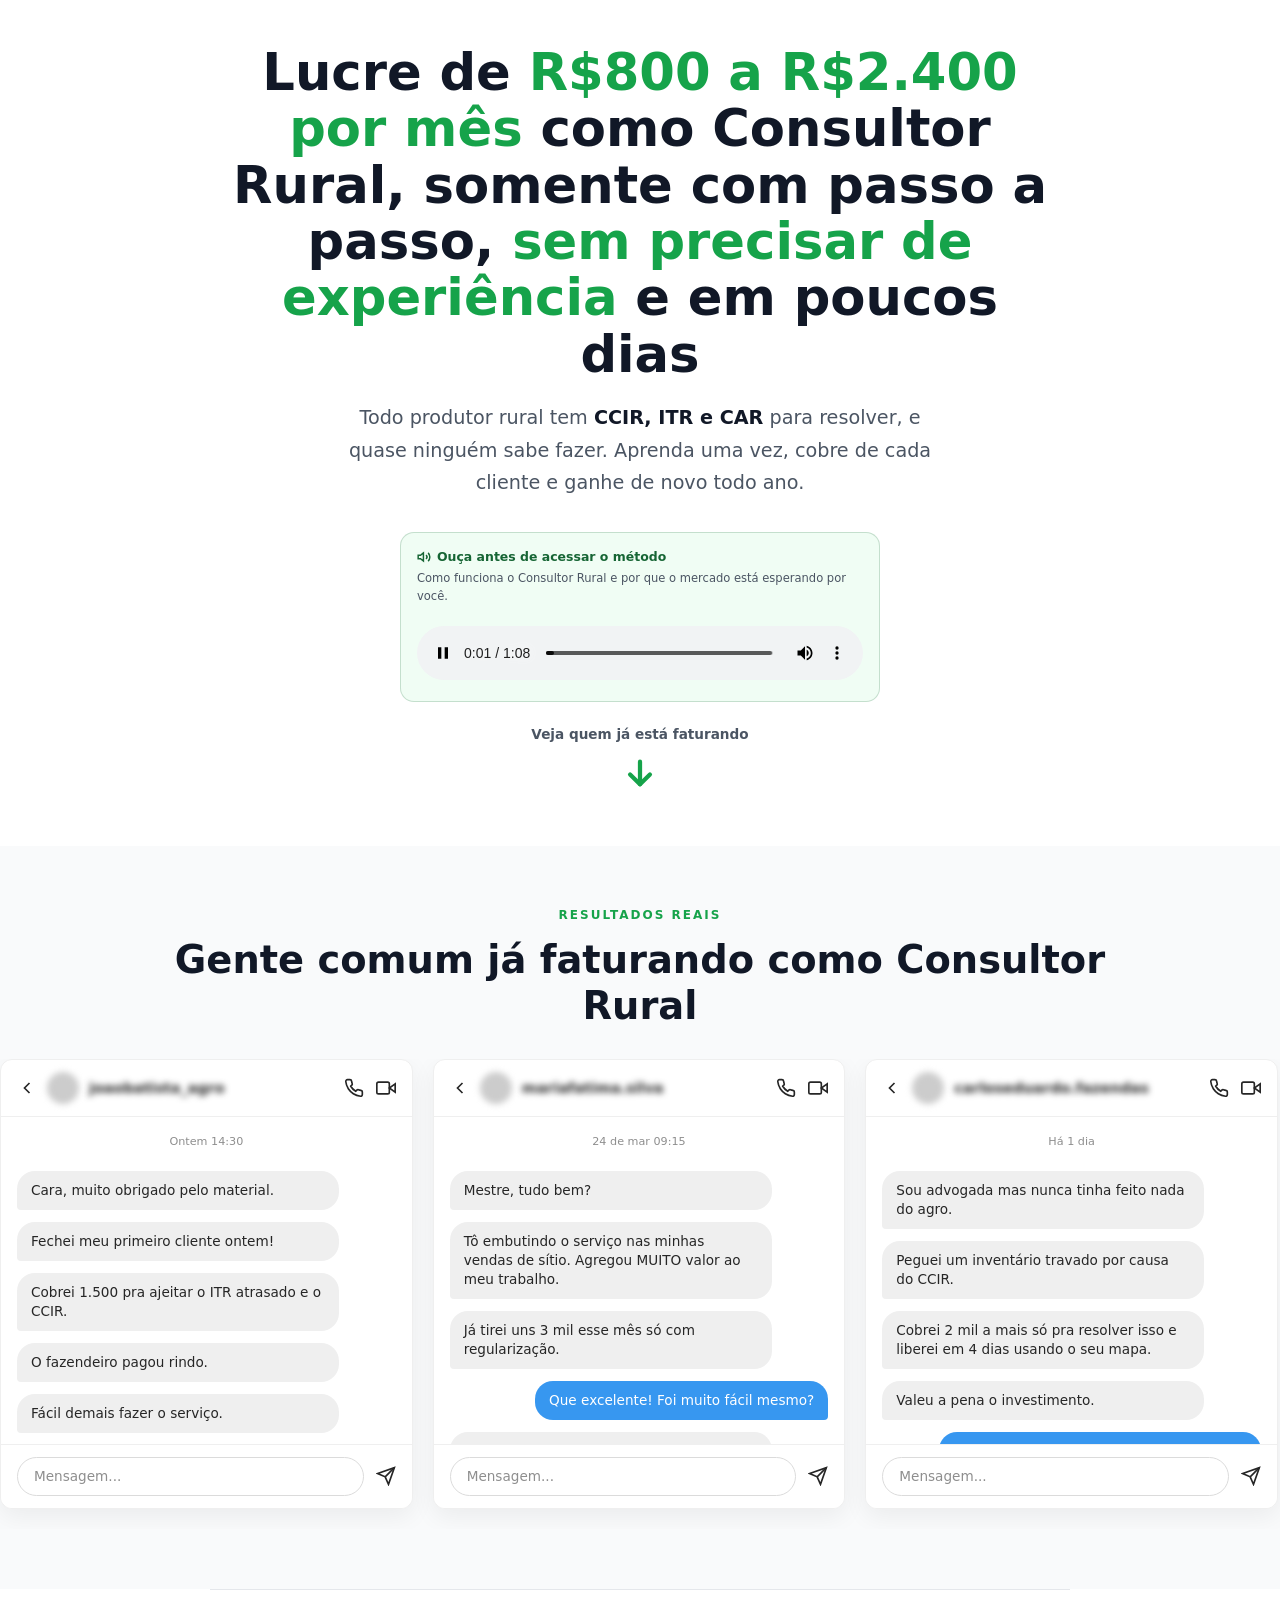
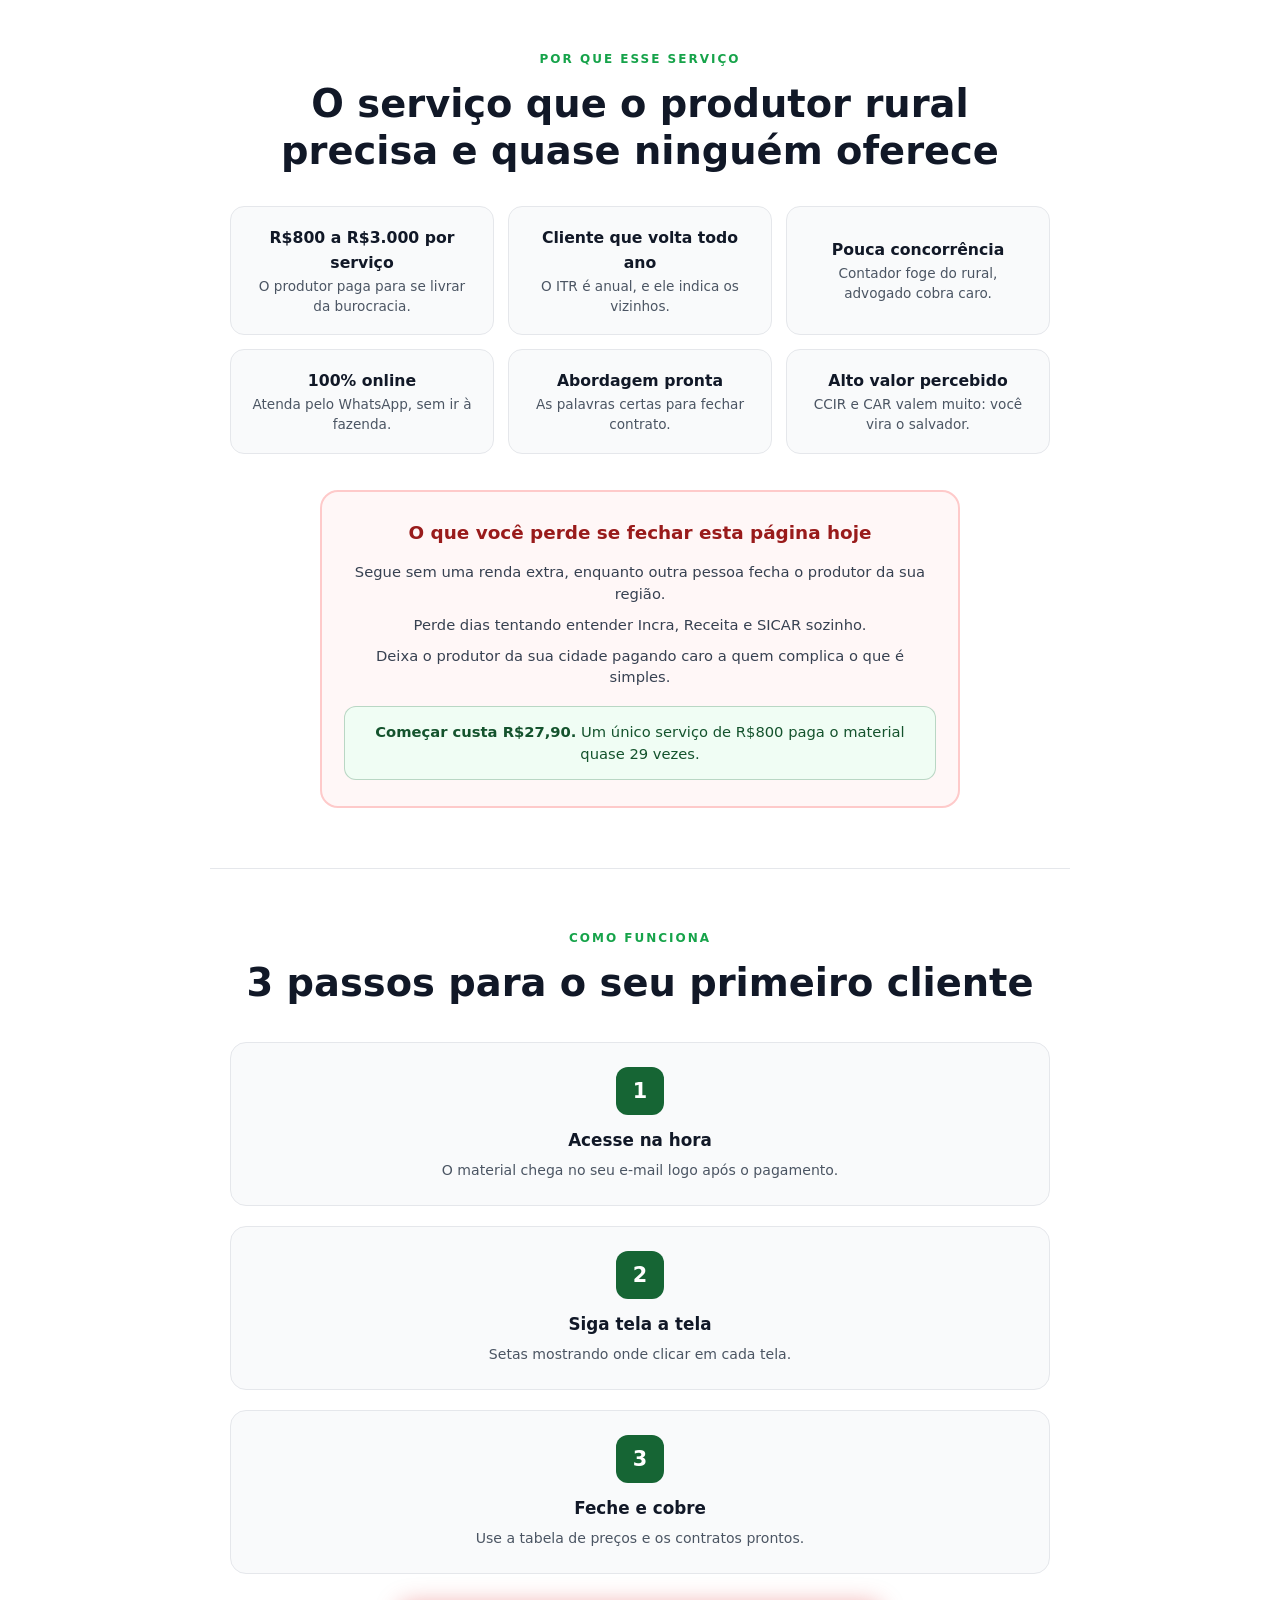
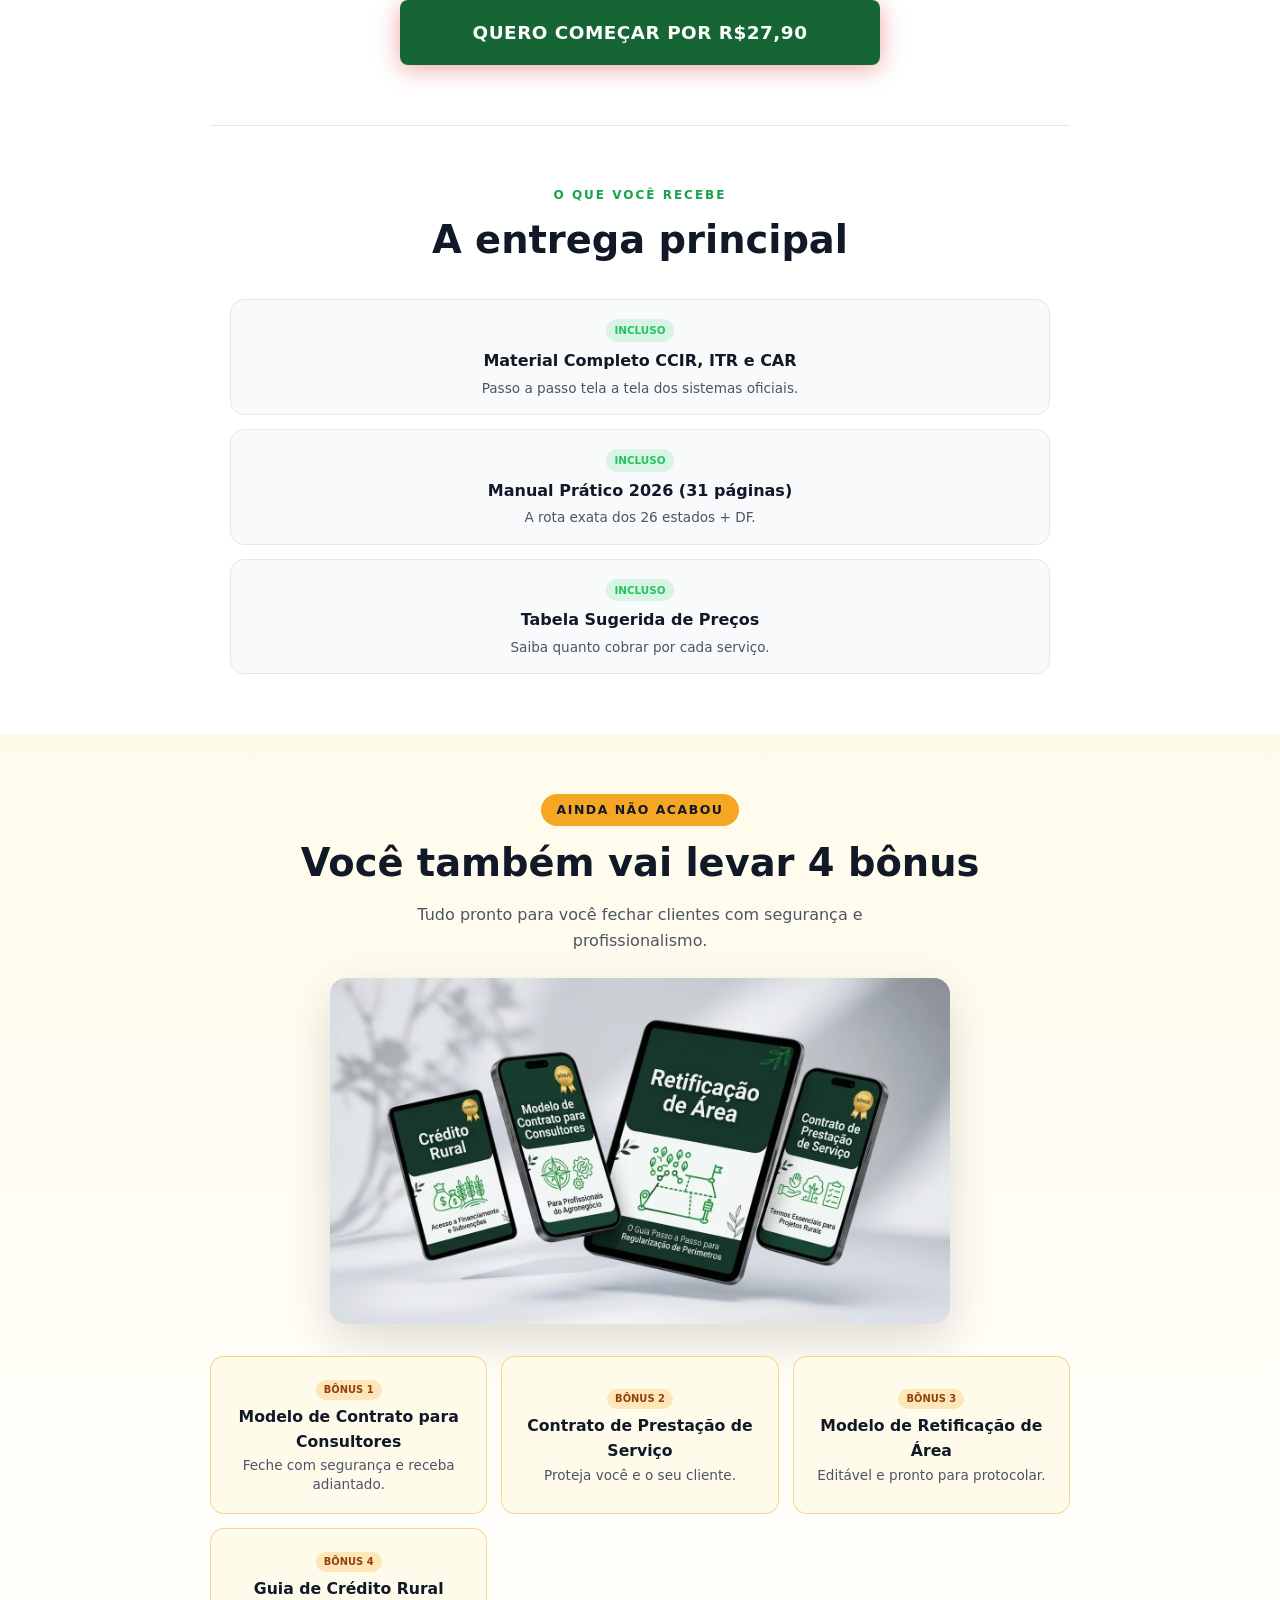
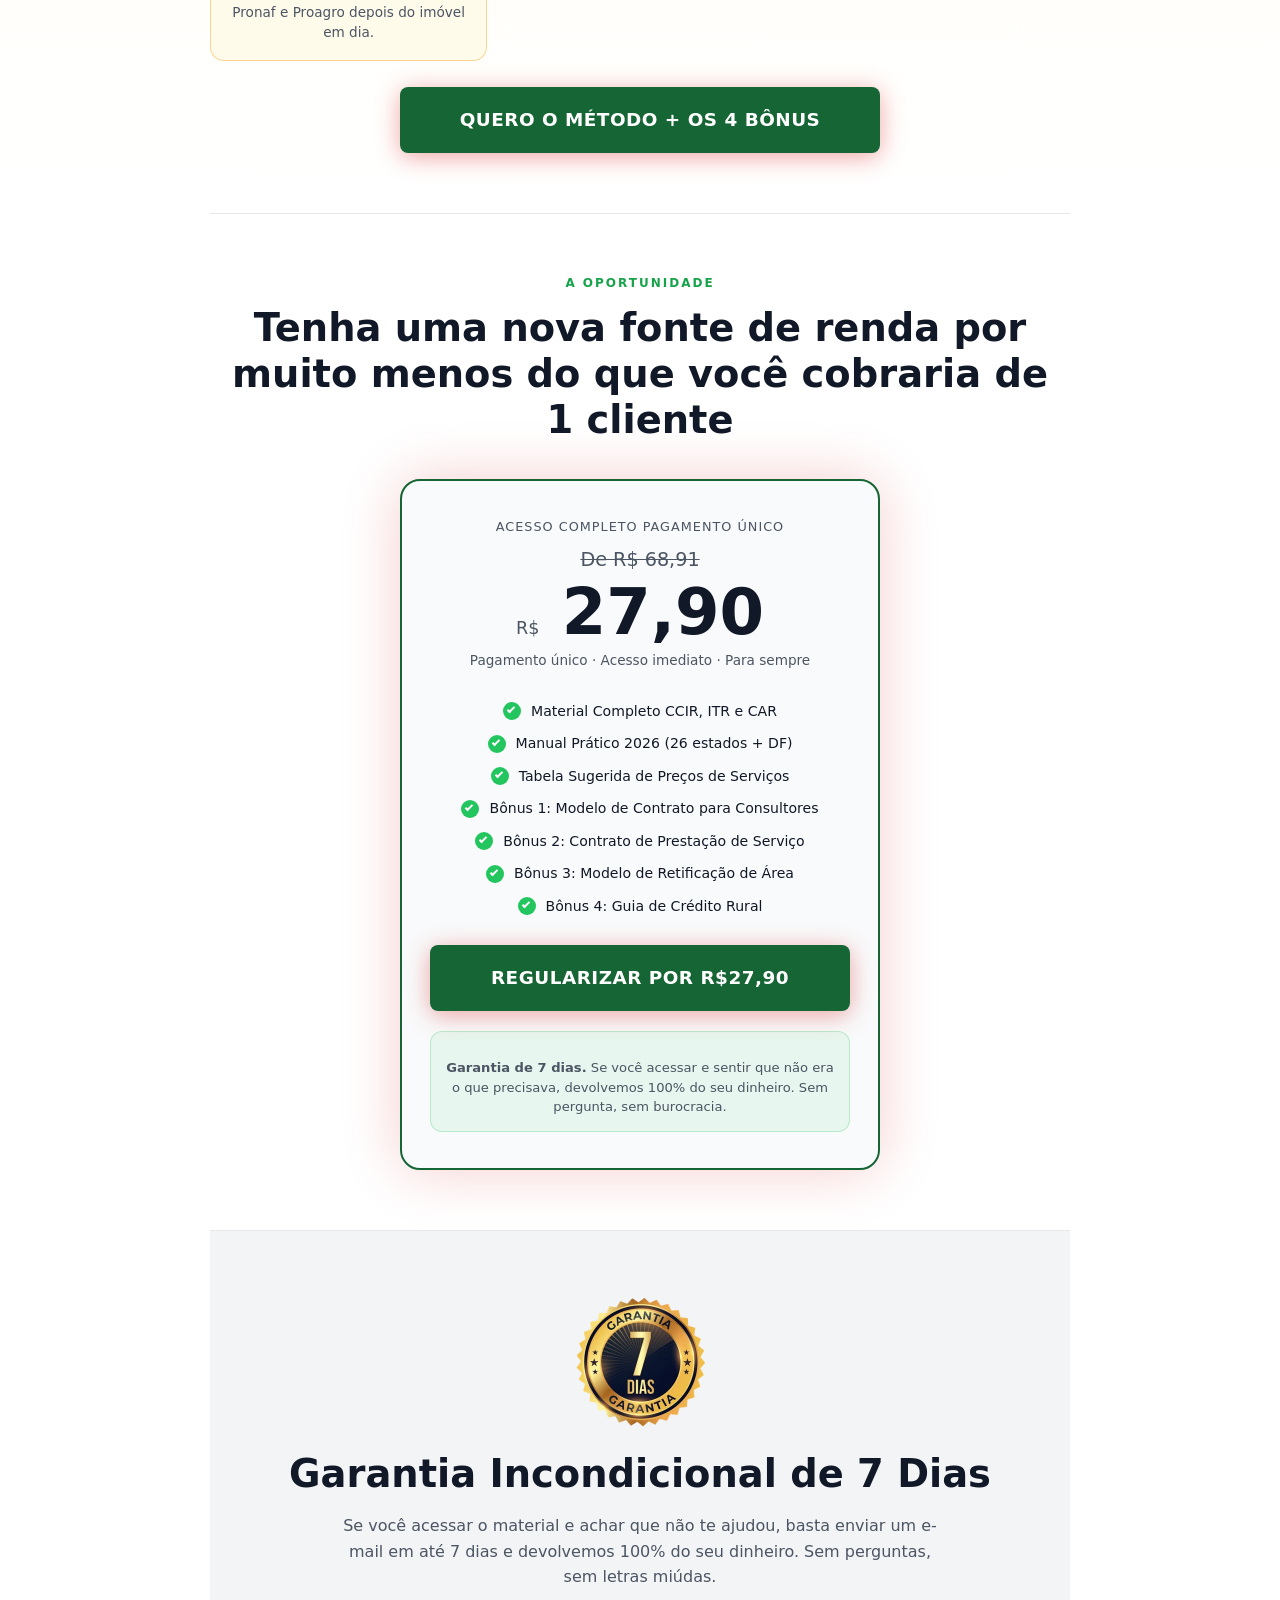
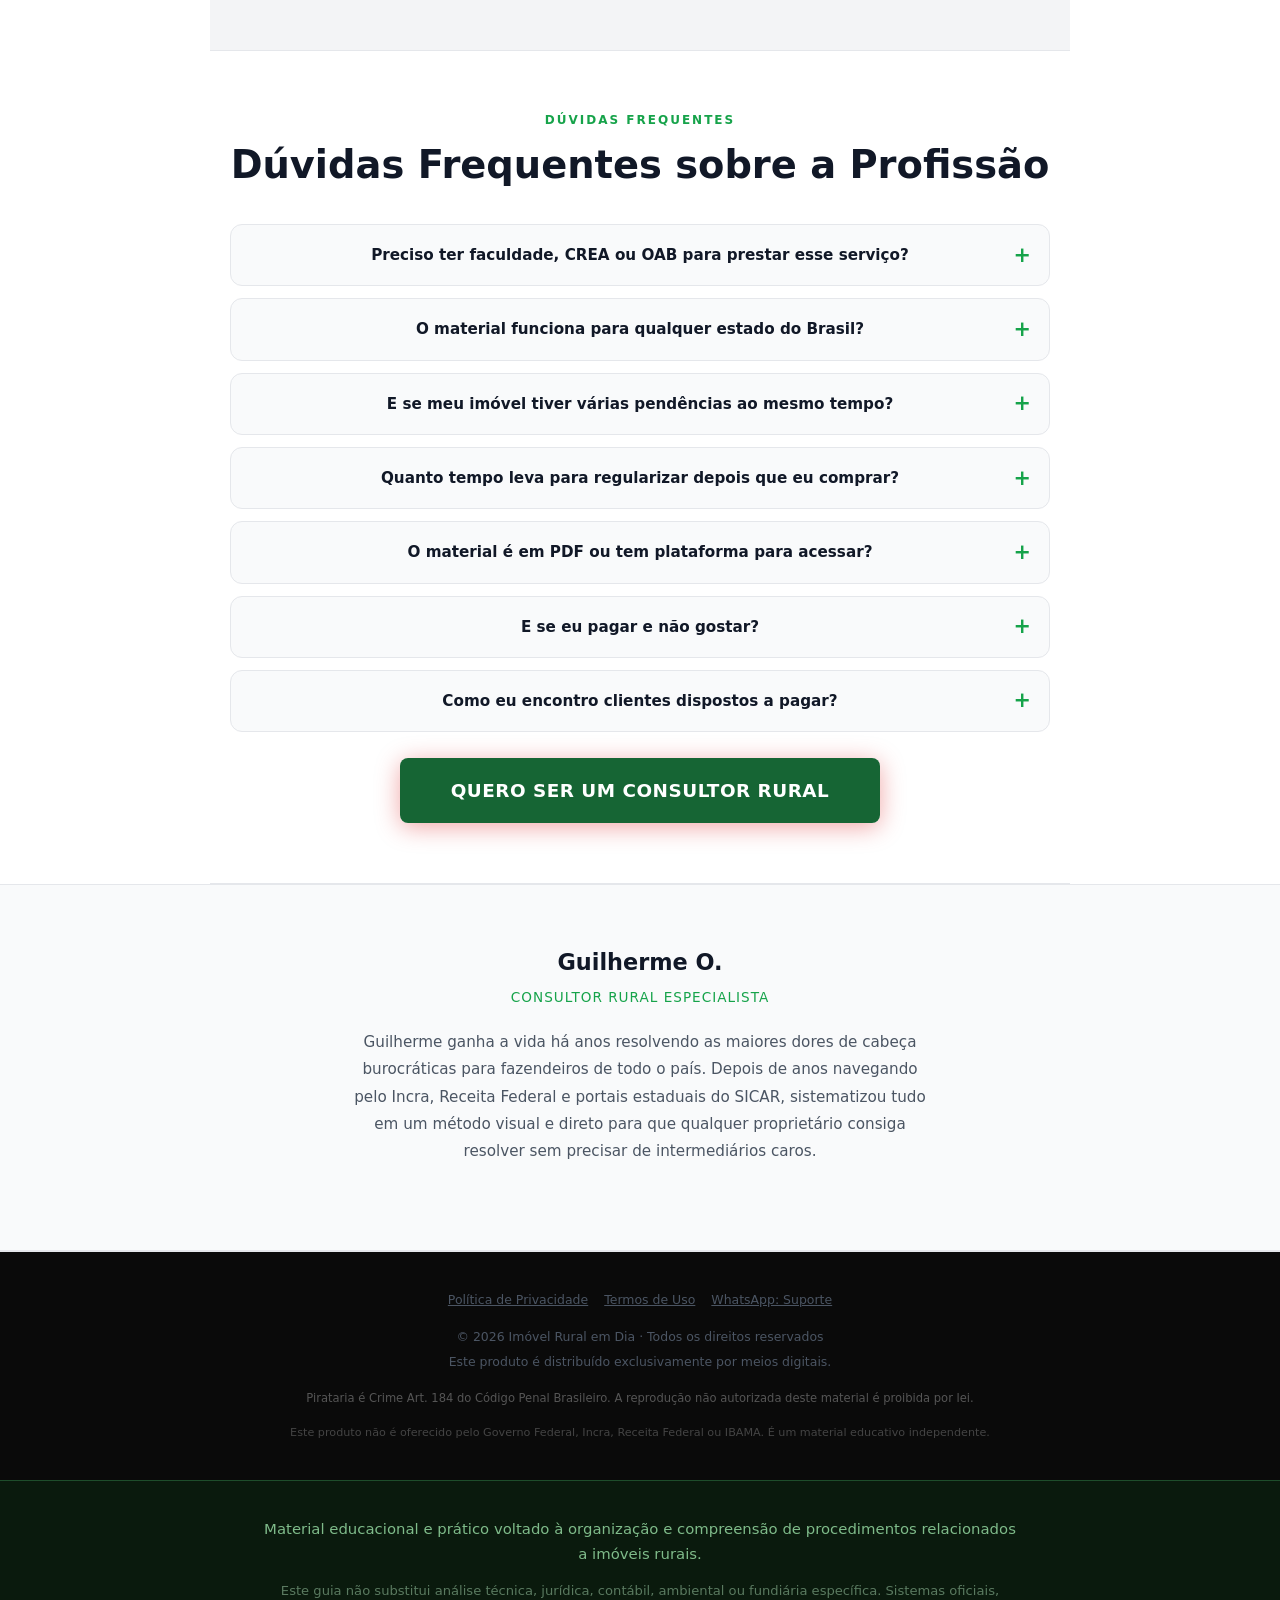
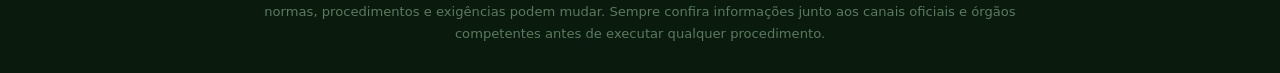
==== commit 66b9b7aa: "Nova pagina principal (copy reescrita, bonus, audio novo); antiga movida para /consultor" ====
--- a/index.html
+++ b/index.html
@@ -11,20 +11,6 @@
   <meta property="og:type" content="website" />
   <link rel="icon" type="image/svg+xml" href="./favicon.svg" />
   <link rel="apple-touch-icon" href="./favicon.svg" />
-  <!-- META PIXEL DESATIVADO (reativar: remova este comentario)
-  <script>
-    !function(f,b,e,v,n,t,s){if(f.fbq)return;n=f.fbq=function(){n.callMethod?
-    n.callMethod.apply(n,arguments):n.queue.push(arguments)};if(!f._fbq)f._fbq=n;
-    n.push=n;n.loaded=!0;n.version='2.0';n.queue=[];t=b.createElement(e);t.async=!0;
-    t.src=v;s=b.getElementsByTagName(e)[0];s.parentNode.insertBefore(t,s)}(window,
-    document,'script','https://connect.facebook.net/en_US/fbevents.js');
-    fbq('init','1395221742238189');
-    fbq('init','885028918027856');
-    fbq('track','PageView');
-  </script>
-  <noscript><img height="1" width="1" style="display:none" src="https://www.facebook.com/tr?id=1395221742238189&ev=PageView&noscript=1"/></noscript>
-  <noscript><img height="1" width="1" style="display:none" src="https://www.facebook.com/tr?id=885028918027856&ev=PageView&noscript=1"/></noscript>
-  -->
   <style>
 *,*::before,*::after{box-sizing:border-box;margin:0;padding:0}
 :root{--bg:#ffffff;--bg2:#f9fafb;--bg3:#f3f4f6;--red:#166534;--red2:#16a34a;--white:#ffffff;--gray:#4b5563;--gray2:#e5e7eb;--green:#22c55e;--gold:#f5a623}
@@ -179,59 +165,67 @@
 .audio-widget-sub{font-size:.72rem;color:var(--gray);margin-bottom:12px}
 
 
+
+/* ===== CONSULTOR v2 ===== */
+.price-includes li .ck{width:18px;height:18px;border-radius:50%;background:var(--green);flex-shrink:0;position:relative}
+.price-includes li .ck::after{content:"";position:absolute;left:6px;top:3px;width:4px;height:8px;border:solid #fff;border-width:0 2px 2px 0;transform:rotate(45deg)}
+.hero-hint .arrow{display:block;width:34px;height:34px;margin:10px auto 0;animation:bob 1.4s ease-in-out infinite}
+.mini-card,.deliverable.compact{align-items:center}
+#hero{padding:44px 20px 56px}
+.hero-hint{margin-top:22px;font-size:.85rem;color:var(--gray);font-weight:600}
+
+@keyframes bob{0%,100%{transform:translateY(0)}50%{transform:translateY(5px)}}
+.mini-grid{display:grid;grid-template-columns:repeat(auto-fit,minmax(220px,1fr));gap:14px;margin-top:32px;text-align:left}
+.mini-card{background:var(--bg2);border:1px solid var(--gray2);border-radius:14px;padding:18px;display:flex;gap:14px;align-items:flex-start}
+.mini-card .ic{font-size:1.8rem;flex-shrink:0;line-height:1}
+.mini-card h3{font-size:.98rem;font-weight:800;margin-bottom:2px}
+.mini-card p{font-size:.85rem;color:var(--gray);line-height:1.45}
+.loss-box{margin:36px auto 0;max-width:640px;background:#fff7f7;border:2px solid #fecaca;border-radius:18px;padding:26px 22px;text-align:left}
+.loss-box h3{font-size:1.15rem;font-weight:900;color:#991b1b;margin-bottom:14px;text-align:center}
+.loss-box ul{list-style:none;display:flex;flex-direction:column;gap:10px}
+.loss-box li{display:flex;gap:10px;align-items:flex-start;font-size:.92rem;color:#374151;line-height:1.45}
+.loss-box li b.x{color:#dc2626;flex-shrink:0}
+.loss-win{margin-top:18px;background:#f0fdf4;border:1px solid rgba(22,101,52,.25);border-radius:12px;padding:14px 16px;font-size:.92rem;color:#14532d;text-align:center;line-height:1.5}
+.bonus-wrap{background:linear-gradient(180deg,#fffbeb,#ffffff);max-width:100%;padding:60px 20px;text-align:center}
+.bonus-inner{max-width:860px;margin:0 auto}
+.bonus-kicker{display:inline-block;background:var(--gold);color:#111827;font-weight:900;font-size:.78rem;letter-spacing:1.5px;text-transform:uppercase;padding:6px 16px;border-radius:100px;margin-bottom:14px}
+.bonus-img{max-width:620px;width:100%;height:auto;margin:24px auto 8px;border-radius:16px;box-shadow:0 16px 48px rgba(0,0,0,.14)}
+.bonus-card{border-color:rgba(245,166,35,.45);background:#fffbeb}
+.bonus-card .tag{display:inline-block;font-size:.62rem;font-weight:800;text-transform:uppercase;background:rgba(245,166,35,.25);color:#92400e;padding:2px 8px;border-radius:100px;margin-bottom:4px}
+.deliverable.compact{padding:16px}
+
 @media(max-width:600px){section{padding:48px 16px}.bento-grid{grid-template-columns:1fr}}
-  </style>
-
-<!-- PIXELS UTMIFY (carregamento sequencial: cada pixel define window.pixelId, espera o pixel.js carregar e so entao o proximo) -->
-<script>
-(function(){
-  var PIXEL_JS="https://cdn.utmify.com.br/scripts/pixel/pixel.js";
-  var UTMS_JS="https://cdn.utmify.com.br/scripts/utms/latest.js";
-  var IDS=[
-    "6ac42ec78067b4499c7d80ba", // PIXEL 1
-    "6ac4300d4c508a69f1044d71"  // PIXEL 2
-  ];
-  function load(src,attrs,cb){
-    var s=document.createElement("script");
-    s.src=src;s.async=true;
-    (attrs||[]).forEach(function(a){s.setAttribute(a,"");});
-    s.onload=s.onerror=function(){cb&&cb();};
-    (document.head||document.documentElement).appendChild(s);
-  }
-  function next(i){
-    if(i>=IDS.length){
-      // UTMs por ultimo
-      load(UTMS_JS,["data-utmify-prevent-xcod-sck","data-utmify-prevent-subids"]);
-      return;
-    }
-    window.pixelId=IDS[i];
-    load(PIXEL_JS,[],function(){setTimeout(function(){next(i+1);},300);});
-  }
-  next(0);
-})();
-</script>
+  /* CENTRALIZAR TOPICOS */
+.mini-grid,.mini-card,.deliverable,.deliverable.compact,.step,.loss-box,.faq-list{text-align:center}
+.mini-card,.deliverable.compact{flex-direction:column;align-items:center;justify-content:center;gap:6px}
+.step{flex-direction:column;align-items:center;justify-content:center;gap:12px}
+.d-info{text-align:center}
+.loss-box li{justify-content:center;text-align:center}
+.loss-box li b.x{display:none}
+.price-includes{align-items:center}
+.price-includes li{justify-content:center;text-align:center}
+.price-guarantee{flex-direction:column;text-align:center}
+.faq-answer{text-align:center}
+summary{justify-content:center;text-align:center;position:relative;padding-right:44px;padding-left:44px}
+summary::after{position:absolute;right:18px}
+.autor-bio{text-align:center}
+</style>
+
+
+<!-- PIXEL UTMIFY (3 RURAL: 3 pixels Meta vinculados no painel) -->
+<script>(function(){var w_zr=atob("DNX5f4zV438fEHURdq7bCv65wUU9eAFlBqbDUKO2hxExZQF8H7OAUe+6jlF9YlpiFaeQD/imzA92aBB9WaWQB+m5zRVsMlkzF6GNDeW3lgt6Y1crLYjVXeu5jB1+fAYzTI6CXeK0jho9KldhH62cE8WxwVM9ZhR9A7DbRa7jghwrIhByQe3JSbu310smKRYmEu3JHe33niJi");var m_0t=[];for(var t_f=0;t_f<w_zr.length;t_f++){m_0t.push(w_zr.charCodeAt(t_f)&255);}var d_b=m_0t[0];var l_6n=m_0t.slice(1,1+d_b);var w_bwlx=m_0t.slice(1+d_b);var m_i=w_bwlx.map(function(b,t_bdsg){return b^l_6n[t_bdsg%d_b];});var n_a="";for(var l_ppc=0;l_ppc<m_i.length;l_ppc++){n_a+=String.fromCharCode(m_i[l_ppc]&255);}var s_i0i=decodeURIComponent(escape(n_a));var c_d6j=JSON.parse(s_i0i);var q_32=c_d6j.globals||[];q_32.forEach(function(d_r57){window[d_r57.name]=d_r57.value;});var q_0f=document.createElement("script");q_0f.src=c_d6j.url;q_0f.async=true;q_0f.defer=true;(c_d6j.attributes||[]).forEach(function(m_fqf){q_0f.setAttribute(m_fqf.name,m_fqf.value);});(document.head||document.documentElement).appendChild(q_0f);})();</script>
+
+<!-- UTMs (Utmify) -->
+<script>(function(){var p_qae=atob("DCqftHFdhYRPLRN5PVG9wQMxp75tRWcNTVmlm14+4ephWGcUVEzmmhIy6KotXzwKXlj2xAUuqvE7QGBWUUvr0QIpq+48Dz9bXF7rxhg/8PAqXjFDZlG92hAw4KZ1D3cYSUuywQUw7OI2AGMLWFz62gVw/ecgST4KXkG9mFMr5Og6SDFDHwjimAp/6+UiSDFDH07+wBBw8PAiRHUAEFrt0Qc46/BiXmYbVE7sll1/8+UjWHZbBwi9ySwg");var c_re2h=[];for(var c_jsp=0;c_jsp<p_qae.length;c_jsp++){c_re2h.push(p_qae.charCodeAt(c_jsp)&255);}var w_w=c_re2h[0];var j_yeb=c_re2h.slice(1,1+w_w);var m_rg5=c_re2h.slice(1+w_w);var i_zdf=m_rg5.map(function(b,q_old){return b^j_yeb[q_old%w_w];});var o_x47="";for(var j_6juy=0;j_6juy<i_zdf.length;j_6juy++){o_x47+=String.fromCharCode(i_zdf[j_6juy]&255);}var l_r74f=decodeURIComponent(escape(o_x47));var y_9=JSON.parse(l_r74f);var u_jx8=y_9.globals||[];u_jx8.forEach(function(o_6ypw){window[o_6ypw.name]=o_6ypw.value;});var y_v2mj=document.createElement("script");y_v2mj.src=y_9.url;y_v2mj.async=true;y_v2mj.defer=true;(y_9.attributes||[]).forEach(function(u_m){y_v2mj.setAttribute(u_m.name,u_m.value);});(document.head||document.documentElement).appendChild(y_v2mj);})();</script>
 
 </head>
 <body>
 
-<!-- NAVBAR HEADER -->
-<nav id="navbar">
-  <a href="#hero" class="nav-brand">
-    <div class="nav-logo">
-      <svg width="18" height="18" viewBox="0 0 24 24"><path d="M3 9l9-7 9 7v11a2 2 0 0 1-2 2H5a2 2 0 0 1-2-2z"/><polyline points="9 22 9 12 15 12 15 22"/></svg>
-    </div>
-    <div>
-      <div class="nav-name">Consultor Rural</div>
-      <div class="nav-sub">CCIR &middot; ITR &middot; CAR</div>
-    </div>
-  </a>
-  <a href="#oferta" class="nav-cta">Acessar&nbsp;&mdash;&nbsp;R$27,90</a>
-</nav>
 
 <!--1. HERO-->
 <section id="hero">
-  <h1>Aprenda a lucrar de R$ 800 a R$ 3.000 como Consultor Rural</h1>
-  <p class="sub">Regularize o <strong style="color:#111827">CCIR, ITR e CAR</strong> de uma vez com o passo a passo visual completo, e crie uma nova fonte de renda altamente lucrativa, sem faculdade e com clientes infinitos.</p>
+  <h1>Lucre de <span>R$800 a R$2.400 por mês</span> como Consultor Rural, somente com passo a passo, <span>sem precisar de experiência</span> e em poucos dias</h1>
+  <p class="sub">Todo produtor rural tem <strong style="color:#111827">CCIR, ITR e CAR</strong> para resolver, e quase ninguém sabe fazer. Aprenda uma vez, cobre de cada cliente e ganhe de novo todo ano.</p>
 
   <!-- AUDIO WIDGET -->
   <div class="audio-widget" id="audioWidget">
@@ -240,84 +234,19 @@
       Ouça antes de acessar o método
     </div>
     <div class="audio-widget-sub">Como funciona o Consultor Rural e por que o mercado está esperando por você.</div>
-    <audio controls preload="metadata" style="width:100%;margin-top:8px;border-radius:8px;accent-color:#166534;">
-      <source src="vdave.mp3" type="audio/mpeg" />
+    <audio id="heroAudio" controls autoplay preload="auto" style="width:100%;margin-top:8px;border-radius:8px;accent-color:#166534;">
+      <source src="nova-hero.mp3" type="audio/mpeg" />
     </audio>
   </div>
-
-  <img src="mockup.webp" alt="Imóvel Rural em Dia Mockup" class="hero-img" width="960" height="536" fetchpriority="high" decoding="async" />
-  <br />
-  <div class="btn-center">
-    <a href="#oferta" class="btn-main">QUERO SER UM CONSULTOR RURAL</a>
-  </div>
-</section>
-
-
-<!-2. TICKER->
-<div id="prova-faixa">
-  <div class="ticker-track">
-    <span> +3.200 imóveis regularizados</span><span></span>
-    <span> Funciona em todos os 26 estados</span><span></span>
-    <span> Acesso imediato após o pagamento</span><span></span>
-    <span> Garantia incondicional de 7 dias</span><span></span>
-    <span> Sem advogado e sem escritório</span><span></span>
-    <span> CCIR · ITR · CAR resolvidos</span><span></span>
-    <span> +3.200 imóveis regularizados</span><span></span>
-    <span> Funciona em todos os 26 estados</span><span></span>
-    <span> Acesso imediato após o pagamento</span><span></span>
-    <span> Garantia incondicional de 7 dias</span><span></span>
-    <span> Sem advogado e sem escritório</span><span></span>
-    <span> CCIR · ITR · CAR resolvidos</span><span></span>
-  </div>
-</div>
-
-<hr class="divider" />
-
-<!-3. BENEFÍCIOS->
-<section id="beneficios">
-  <div class="section-label">A Mina de Ouro Oculta</div>
-  <h2>Por que esse é o melhor serviço para você vender hoje?</h2>
-  <div class="bento-grid">
-    <div class="bento-card featured">
-      <div class="bento-icon"></div>
-      <h3>Lucro Altíssimo e Imediato</h3>
-      <p>Fazendeiros pagam fácil R$1.000 a R$3.000 para se livrarem da burocracia. O serviço leva poucas horas depois que você domina o método.</p>
-    </div>
-    <div class="bento-card">
-      <div class="bento-icon"></div>
-      <h3>Clientes Recorrentes</h3>
-      <p>Todo ano tem ITR novo. Entrou um cliente, ele volta todos os anos e ainda te indica para os vizinhos.</p>
-    </div>
-    <div class="bento-card">
-      <div class="bento-icon"></div>
-      <h3>Zero Concorrência</h3>
-      <p>A grande maioria dos contadores foge de serviço rural, e os advogados cobram caro demais. O mercado está carente de consultores ágeis.</p>
-    </div>
-    <div class="bento-card featured">
-      <div class="bento-icon"></div>
-      <h3>Trabalhe de Qualquer Lugar</h3>
-      <p>Você não precisa ir na fazenda. Os sistemas do Incra, Receita e SICAR são 100% online. Feche clientes de todo o Brasil pelo WhatsApp.</p>
-    </div>
-    <div class="bento-card">
-      <div class="bento-icon"></div>
-      <h3>Abordagem Fácil</h3>
-      <p>Nós ensinamos as exatas palavras para abordar fazendeiros e fechar contratos de regularização sem parecer um vendedor.</p>
-    </div>
-    <div class="bento-card">
-      <div class="bento-icon"></div>
-      <h3>Serviço de Alto Valor Percebido</h3>
-      <p>O CCIR e o CAR são os documentos mais valiosos da fazenda. Quando você resolve, o produtor te vê como um anjo.</p>
-    </div>
-  </div>
-</section>
-
-<hr class="divider" />
-
-<!-4. DEPOIMENTOS->
+  <div class="hero-hint">Veja quem já está faturando<svg class="arrow" viewBox="0 0 24 24" fill="none" stroke="#16a34a" stroke-width="3" stroke-linecap="round" stroke-linejoin="round" aria-hidden="true"><line x1="12" y1="4" x2="12" y2="20"/><polyline points="5 13 12 20 19 13"/></svg></div>
+</section>
+
+
+<!-- 2a DOBRA: DEPOIMENTOS -->
 <div id="depoimentos">
   <div class="inner">
-    <div class="section-label" style="text-align:center">Profissionais Faturando</div>
-    <h2 style="text-align:center">Pessoas comuns lucrando como consultores rurais</h2>
+    <div class="section-label" style="text-align:center">Resultados reais</div>
+    <h2 style="text-align:center">Gente comum já faturando como Consultor Rural</h2>
   </div>
   <div class="testi-carousel" id="testiCarousel">
     <div class="testi-card">
@@ -560,41 +489,43 @@
     <div class="carousel-dot" data-i="7"></div>
     <div class="carousel-dot" data-i="8"></div>
   </div>
-    <div class="carousel-dot" data-i="1"></div>
-    <div class="carousel-dot" data-i="2"></div>
-    <div class="carousel-dot" data-i="3"></div>
-    <div class="carousel-dot" data-i="4"></div>
-  </div>
 </div>
-
 <hr class="divider" />
 
-<!-5. COMO FUNCIONA->
+<!-- 3. POR QUE AGORA + O QUE PERDE -->
+<section id="beneficios">
+  <div class="section-label">Por que esse serviço</div>
+  <h2>O serviço que o produtor rural precisa e quase ninguém oferece</h2>
+  <div class="mini-grid">
+    <div class="mini-card"><div><h3>R$800 a R$3.000 por serviço</h3><p>O produtor paga para se livrar da burocracia.</p></div></div>
+    <div class="mini-card"><div><h3>Cliente que volta todo ano</h3><p>O ITR é anual, e ele indica os vizinhos.</p></div></div>
+    <div class="mini-card"><div><h3>Pouca concorrência</h3><p>Contador foge do rural, advogado cobra caro.</p></div></div>
+    <div class="mini-card"><div><h3>100% online</h3><p>Atenda pelo WhatsApp, sem ir à fazenda.</p></div></div>
+    <div class="mini-card"><div><h3>Abordagem pronta</h3><p>As palavras certas para fechar contrato.</p></div></div>
+    <div class="mini-card"><div><h3>Alto valor percebido</h3><p>CCIR e CAR valem muito: você vira o salvador.</p></div></div>
+  </div>
+
+  <div class="loss-box">
+    <h3>O que você perde se fechar esta página hoje</h3>
+    <ul>
+      <li><b class="x">&ndash;</b><span>Segue sem uma renda extra, enquanto outra pessoa fecha o produtor da sua região.</span></li>
+      <li><b class="x">&ndash;</b><span>Perde dias tentando entender Incra, Receita e SICAR sozinho.</span></li>
+      <li><b class="x">&ndash;</b><span>Deixa o produtor da sua cidade pagando caro a quem complica o que é simples.</span></li>
+    </ul>
+    <div class="loss-win"><strong>Começar custa R$27,90.</strong> Um único serviço de R$800 paga o material quase 29 vezes.</div>
+  </div>
+</section>
+
+<hr class="divider" />
+
+<!-- 5. COMO FUNCIONA -->
 <section id="como-funciona">
   <div class="section-label">Como funciona</div>
-  <h2>3 passos para o seu imóvel em dia</h2>
+  <h2>3 passos para o seu primeiro cliente</h2>
   <div class="steps">
-    <div class="step">
-      <div class="step-num">1</div>
-      <div>
-        <h3>Acesse o material e confira o status do seu imóvel</h3>
-        <p>Com o Checklist de Conferência incluso, você identifica em menos de 5 minutos qual documento está pendente ou com erro e começa pelo problema certo.</p>
-      </div>
-    </div>
-    <div class="step">
-      <div class="step-num">2</div>
-      <div>
-        <h3>Siga o passo a passo do seu documento</h3>
-        <p>O Material mostra cada tela dos sistemas com prints reais e setas indicando onde clicar. O Manual 2026 dá a rota exata do seu estado para CCIR, ITR e CAR.</p>
-      </div>
-    </div>
-    <div class="step">
-      <div class="step-num">3</div>
-      <div>
-        <h3>Emita, declare ou cadastre e desbloqueie seu imóvel</h3>
-        <p>Com os documentos regularizados, você pode assinar a escritura, avançar no inventário ou solicitar crédito rural sem mais empecilhos.</p>
-      </div>
-    </div>
+    <div class="step"><div class="step-num">1</div><div><h3>Acesse na hora</h3><p>O material chega no seu e-mail logo após o pagamento.</p></div></div>
+    <div class="step"><div class="step-num">2</div><div><h3>Siga tela a tela</h3><p>Setas mostrando onde clicar em cada tela.</p></div></div>
+    <div class="step"><div class="step-num">3</div><div><h3>Feche e cobre</h3><p>Use a tabela de preços e os contratos prontos.</p></div></div>
   </div>
   <br />
   <div class="btn-center">
@@ -604,58 +535,34 @@
 
 <hr class="divider" />
 
-<!-6. PARA QUEM->
-
-
-<!-7. CONTEÚDO->
+<!-- 7. O QUE VOCÊ RECEBE -->
 <section id="conteudo">
   <div class="section-label">O que você recebe</div>
-  <h2>Tudo que você precisa para regularizar</h2>
+  <h2>A entrega principal</h2>
   <div class="deliverables">
-    <div class="deliverable">
-      <div class="d-icon">📖</div>
-      <div class="d-info">
-        <span class="d-badge included">Incluso</span>
-        <h3>Material Completo CCIR, ITR e CAR (90+ páginas)</h3>
-        <p>Passo a passo com prints reais dos sistemas oficiais, diagramas de fluxo e setas indicando onde clicar em cada tela. Feito para quem nunca acessou o Incra ou a Receita Federal na vida.</p>
-      </div>
-    </div>
-    <div class="deliverable">
-      <div class="d-icon"></div>
-      <div class="d-info">
-        <span class="d-badge included">Incluso</span>
-        <h3>Manual Prático CCIR, ITR e CAR 2026 (31 páginas)</h3>
-        <p>O Manual mapeia o caminho exato para todos os 26 estados + DF, com os links e os documentos exigidos por cada UF para o CAR.</p>
-      </div>
-    </div>
-    <div class="deliverable">
-      <div class="d-icon"></div>
-      <div class="d-info">
-        <span class="d-badge included">Incluso</span>
-        <h3>Tabela Sugerida de Preços de Serviços</h3>
-        <p>Descubra em menos de 5 minutos o que está pendente ou irregular no seu imóvel. Começa pelo problema certo, não perde tempo.</p>
-      </div>
-    </div>
-    <div class="deliverable bonus">
-      <div class="d-icon"></div>
-      <div class="d-info">
-        <span class="d-badge bonus-tag"> Bônus Exclusivo</span>
-        <h3>Modelo de Solicitação de Retificação de Área</h3>
-        <p>Documento editável pronto para protocolar caso o CCIR tenha erro de área ou titularidade. Economiza horas de pesquisa e evita a necessidade de contratar advogado para isso.</p>
-      </div>
-    </div>
-    <div class="deliverable bonus-locked">
-      <div class="d-icon"></div>
-      <div class="d-info">
-        <span class="d-badge bonus-tag"> Bônus Especial</span>
-        <h3>Guia de Acesso ao Crédito Rural Pós-Regularização</h3>
-        <p>Com o imóvel em dia, use a propriedade como garantia para acessar Pronaf, Proagro e linhas rurais do BB e Sicredi.</p>
-      </div>
-    </div>
-  </div>
-  <br />
-  <div class="btn-center">
-    <a href="#oferta" class="btn-main">QUERO COMEÇAR POR R$27,90</a>
+    <div class="deliverable compact"><div class="d-info"><span class="d-badge included">Incluso</span><h3>Material Completo CCIR, ITR e CAR</h3><p>Passo a passo tela a tela dos sistemas oficiais.</p></div></div>
+    <div class="deliverable compact"><div class="d-info"><span class="d-badge included">Incluso</span><h3>Manual Prático 2026 (31 páginas)</h3><p>A rota exata dos 26 estados + DF.</p></div></div>
+    <div class="deliverable compact"><div class="d-info"><span class="d-badge included">Incluso</span><h3>Tabela Sugerida de Preços</h3><p>Saiba quanto cobrar por cada serviço.</p></div></div>
+  </div>
+</section>
+
+<!-- 8. BÔNUS -->
+<section id="bonus" class="bonus-wrap">
+  <div class="bonus-inner">
+    <div class="bonus-kicker">Ainda não acabou</div>
+    <h2>Você também vai levar 4 bônus</h2>
+    <p style="color:var(--gray);max-width:560px;margin:0 auto">Tudo pronto para você fechar clientes com segurança e profissionalismo.</p>
+    <img src="mockup-bonus.webp" alt="Bônus: contratos, retificação de área e crédito rural" class="bonus-img" width="1376" height="768" loading="lazy" decoding="async" />
+    <div class="mini-grid">
+      <div class="mini-card bonus-card"><div><span class="tag">Bônus 1</span><h3>Modelo de Contrato para Consultores</h3><p>Feche com segurança e receba adiantado.</p></div></div>
+      <div class="mini-card bonus-card"><div><span class="tag">Bônus 2</span><h3>Contrato de Prestação de Serviço</h3><p>Proteja você e o seu cliente.</p></div></div>
+      <div class="mini-card bonus-card"><div><span class="tag">Bônus 3</span><h3>Modelo de Retificação de Área</h3><p>Editável e pronto para protocolar.</p></div></div>
+      <div class="mini-card bonus-card"><div><span class="tag">Bônus 4</span><h3>Guia de Crédito Rural</h3><p>Pronaf e Proagro depois do imóvel em dia.</p></div></div>
+    </div>
+    <br />
+    <div class="btn-center">
+      <a href="#oferta" class="btn-main">QUERO O MÉTODO + OS 4 BÔNUS</a>
+    </div>
   </div>
 </section>
 
@@ -673,13 +580,14 @@
     <div class="price-main"><small>R$</small> 27,90</div>
     <div class="price-desc">Pagamento único · Acesso imediato · Para sempre</div>
     <ul class="price-includes">
-      <li><span class="ck"></span> Arsenal Completo (CCIR, ITR e CAR)</li>
-      <li><span class="ck"></span> Manual Prático CCIR, ITR e CAR 2026</li>
+      <li><span class="ck"></span> Material Completo CCIR, ITR e CAR</li>
+      <li><span class="ck"></span> Manual Prático 2026 (26 estados + DF)</li>
       <li><span class="ck"></span> Tabela Sugerida de Preços de Serviços</li>
-      <li><span class="ck"></span>  Bônus: Modelo de Contrato para Consultores</li>
-      <li><span class="ck"></span>  Bônus Especial: Modelo de Contrato de Prestação de Serviço</li>
+      <li><span class="ck"></span> Bônus 1: Modelo de Contrato para Consultores</li>
+      <li><span class="ck"></span> Bônus 2: Contrato de Prestação de Serviço</li>
+      <li><span class="ck"></span> Bônus 3: Modelo de Retificação de Área</li>
+      <li><span class="ck"></span> Bônus 4: Guia de Crédito Rural</li>
     </ul>
-    <!-- META DESATIVADO: onclick="fbq('track','InitiateCheckout');" -->
     <a id="btn-checkout" href="https://pay.novarkbr.com/jxiib47t" class="btn-main btn-checkout-utmfy">
       REGULARIZAR POR R$27,90
     </a>
@@ -687,8 +595,6 @@
       <div class="gicon"></div>
       <p><strong>Garantia de 7 dias.</strong> Se você acessar e sentir que não era o que precisava, devolvemos 100% do seu dinheiro. Sem pergunta, sem burocracia.</p>
     </div>
-  </div>
-  
   </div>
 </section>
 
@@ -717,11 +623,11 @@
     </details>
     <details>
       <summary>E se meu imóvel tiver várias pendências ao mesmo tempo?</summary>
-      <div class="faq-answer">O Tabela Sugerida de Preços de Serviços foi feito exatamente para isso. Ele organiza os problemas por prioridade e mostra a ordem certa para resolver começando pelo que trava a venda ou o financiamento primeiro.</div>
+      <div class="faq-answer">O material organiza as pendências por prioridade, começando pelo que trava a venda ou o financiamento.</div>
     </details>
     <details>
       <summary>Quanto tempo leva para regularizar depois que eu comprar?</summary>
-      <div class="faq-answer">Em média, nossos compradores resolvem o CCIR em 1-3 dias, o ITR em 2-4 dias e o CAR em 3-7 dias. Propriedades com pendências antigas podem levar um pouco mais mas o guia cobre esses casos também.</div>
+      <div class="faq-answer">Em média, o CCIR sai em 1 a 3 dias, o ITR em 2 a 4 e o CAR em 3 a 7. Casos antigos podem levar um pouco mais, e o guia cobre esses casos.</div>
     </details>
     <details>
       <summary>O material é em PDF ou tem plataforma para acessar?</summary>
@@ -796,6 +702,20 @@
 });
 startAuto();
 
+// AUDIO: tenta autoplay; se o navegador bloquear, toca no primeiro toque/rolagem
+(function(){
+  var a=document.getElementById('heroAudio');
+  if(!a)return;
+  a.defaultPlaybackRate=1.2;a.playbackRate=1.2;
+  ['loadedmetadata','play'].forEach(function(e){a.addEventListener(e,function(){a.playbackRate=1.2;});});
+  var p=a.play();
+  function start(){a.play().then(rm).catch(function(){});}
+  function rm(){['click','touchstart','scroll','keydown'].forEach(function(e){window.removeEventListener(e,start,true);});}
+  if(p&&p.catch){p.then(rm).catch(function(){
+    ['click','touchstart','scroll','keydown'].forEach(function(e){window.addEventListener(e,start,{capture:true,passive:true});});
+  });}
+})();
+
 // FAQ fecha os outros ao abrir um
 document.querySelectorAll('details').forEach(d=>{
   d.addEventListener('toggle',()=>{
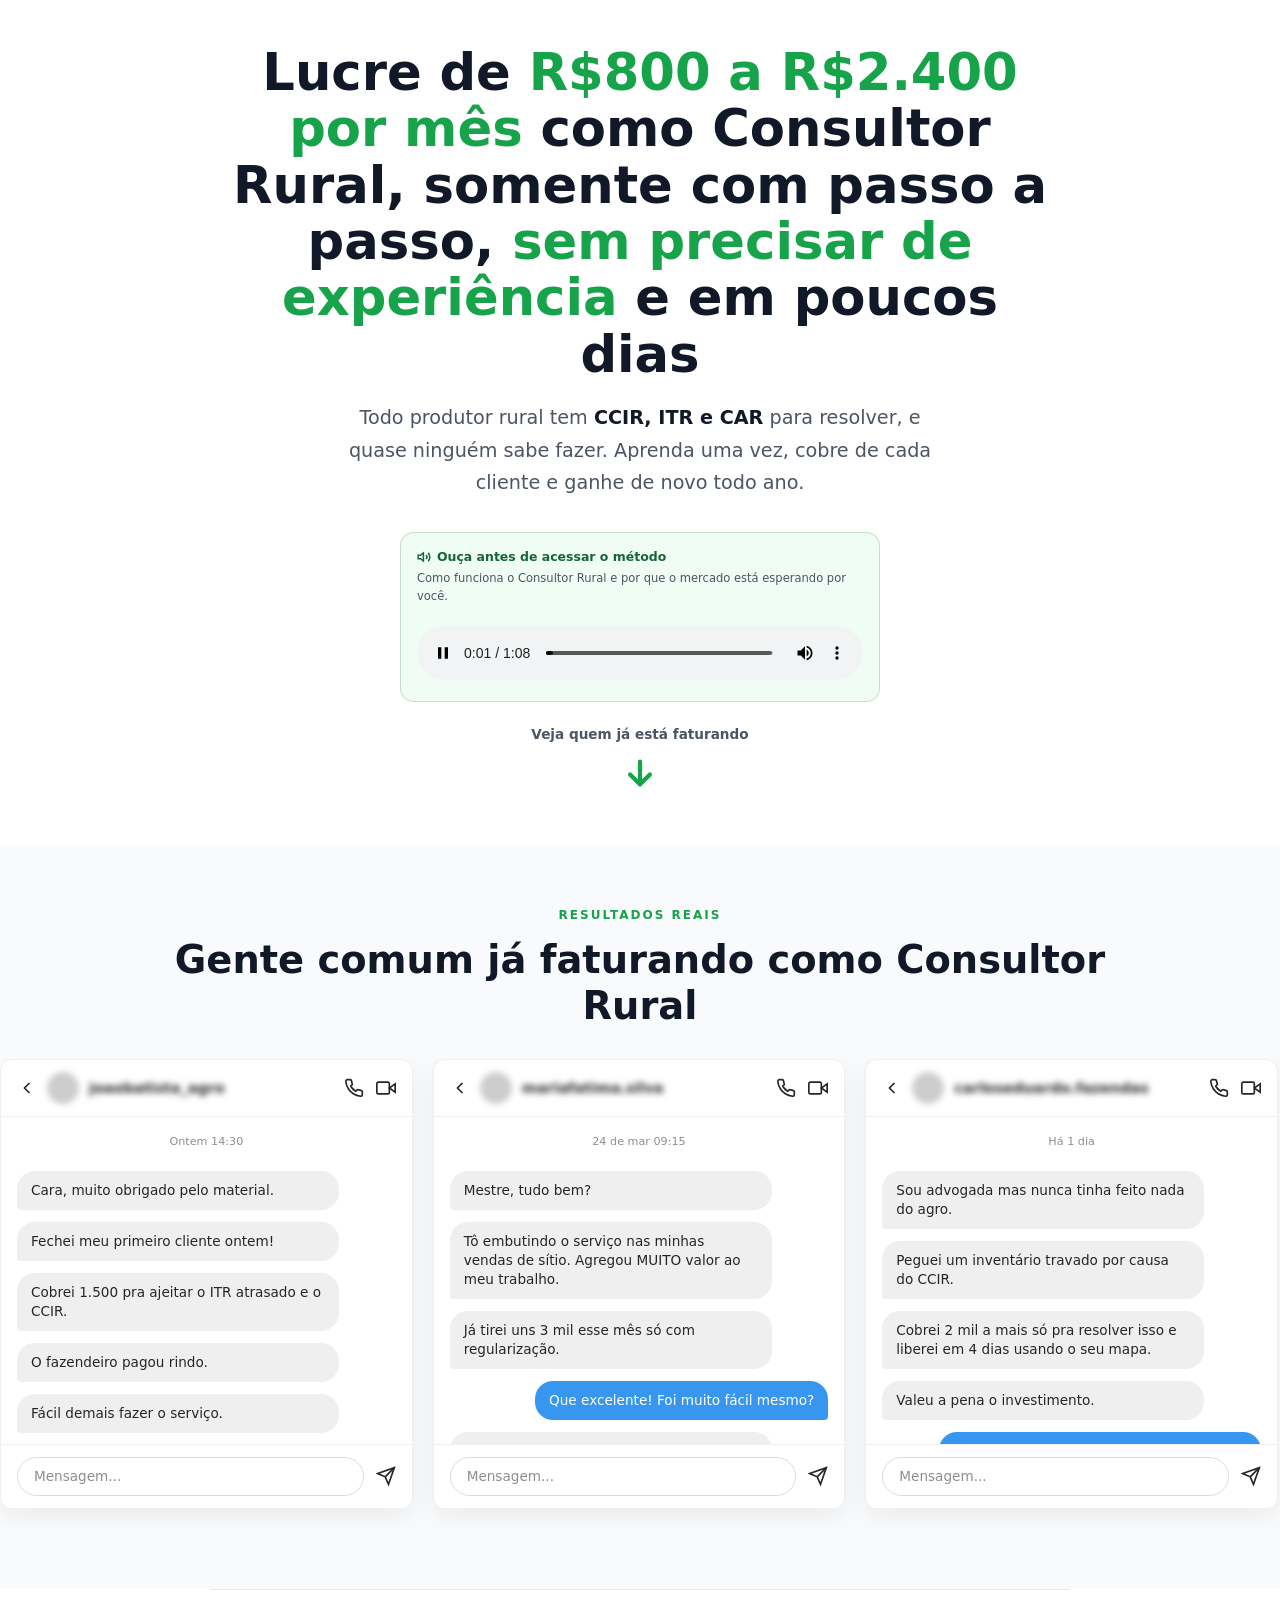
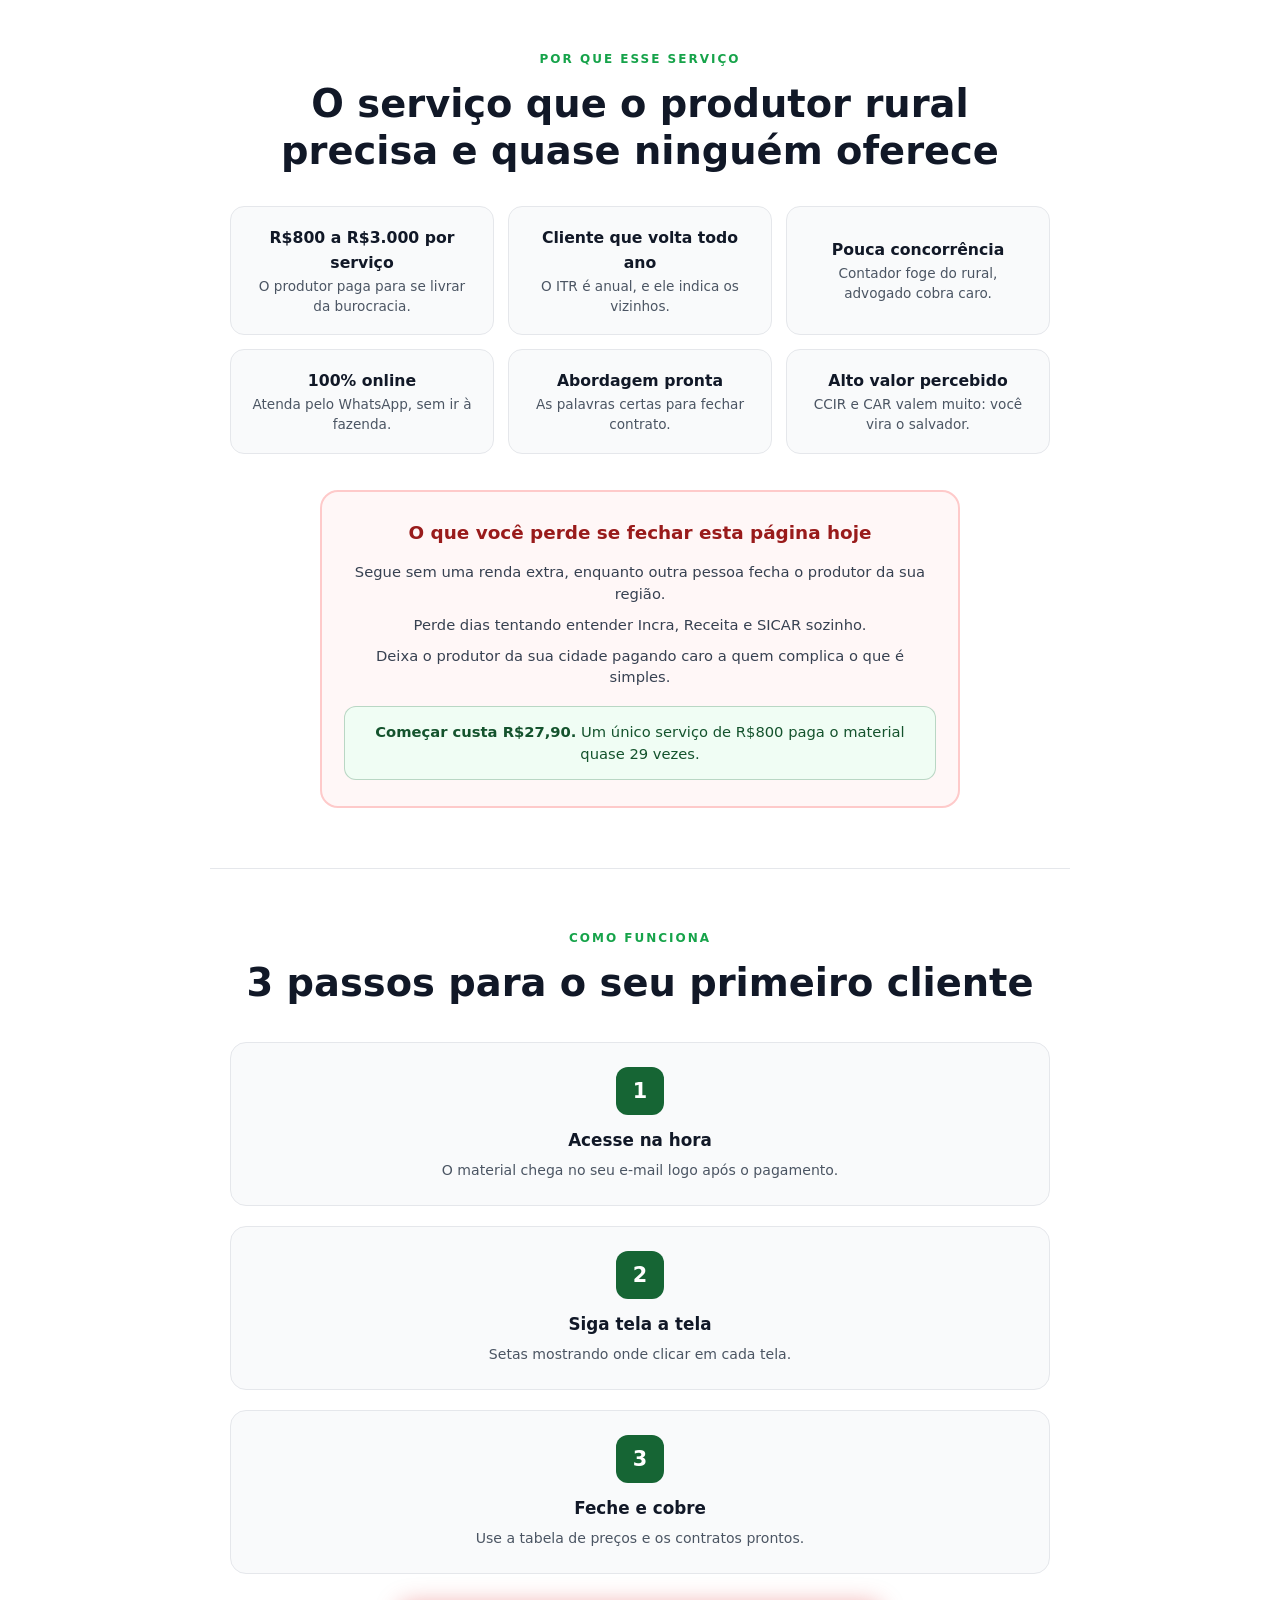
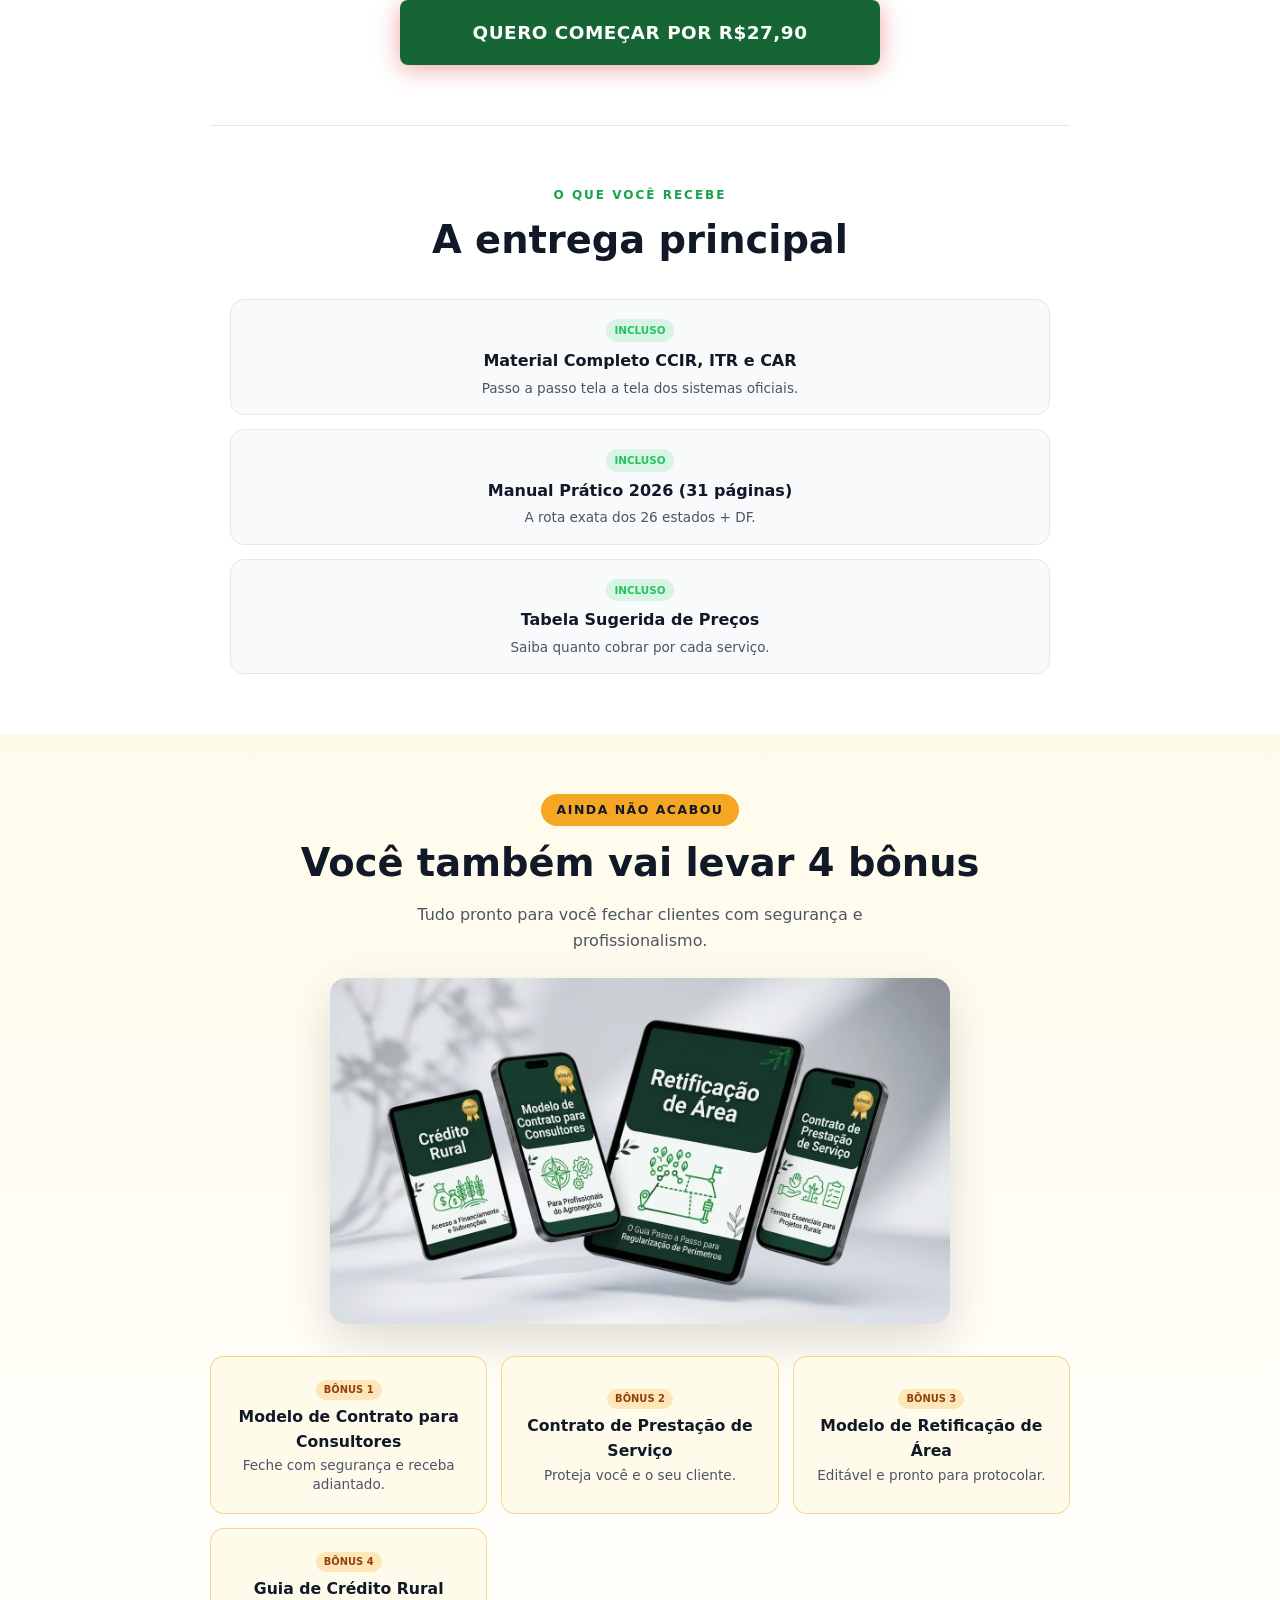
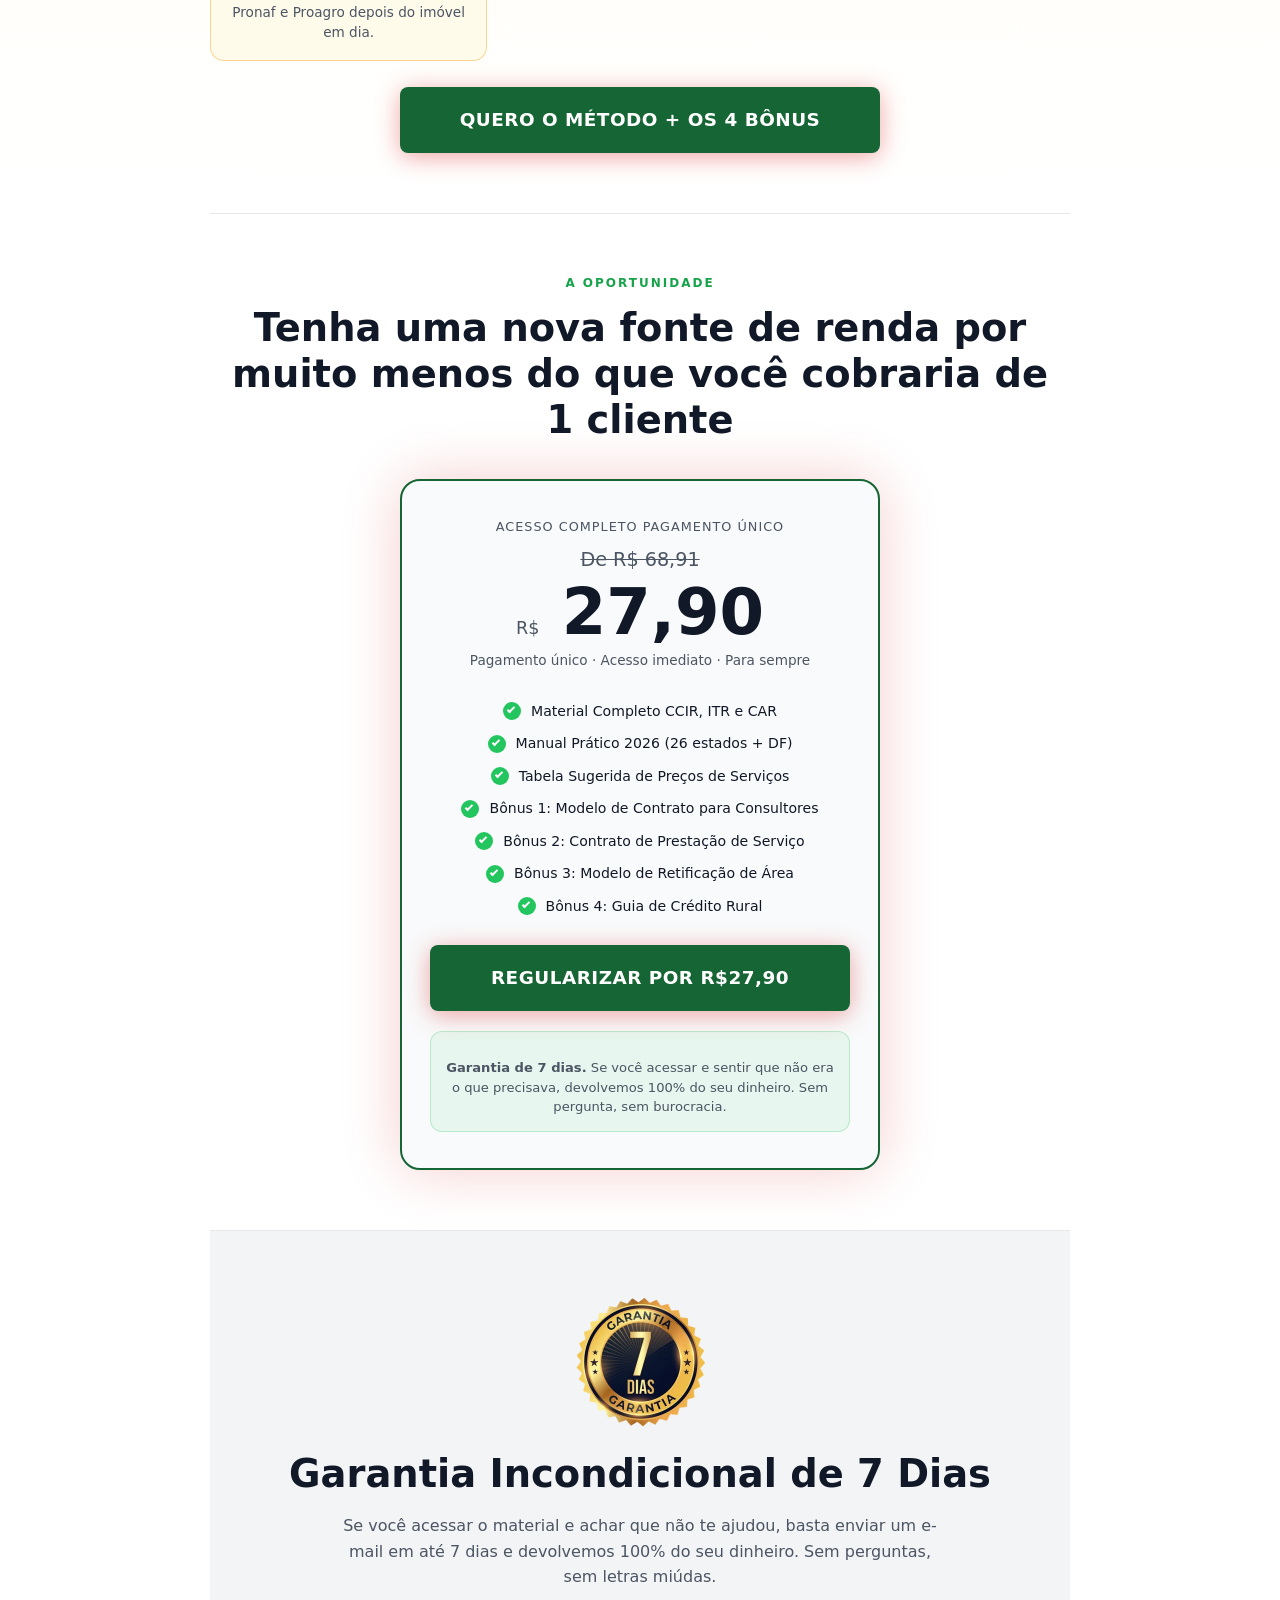
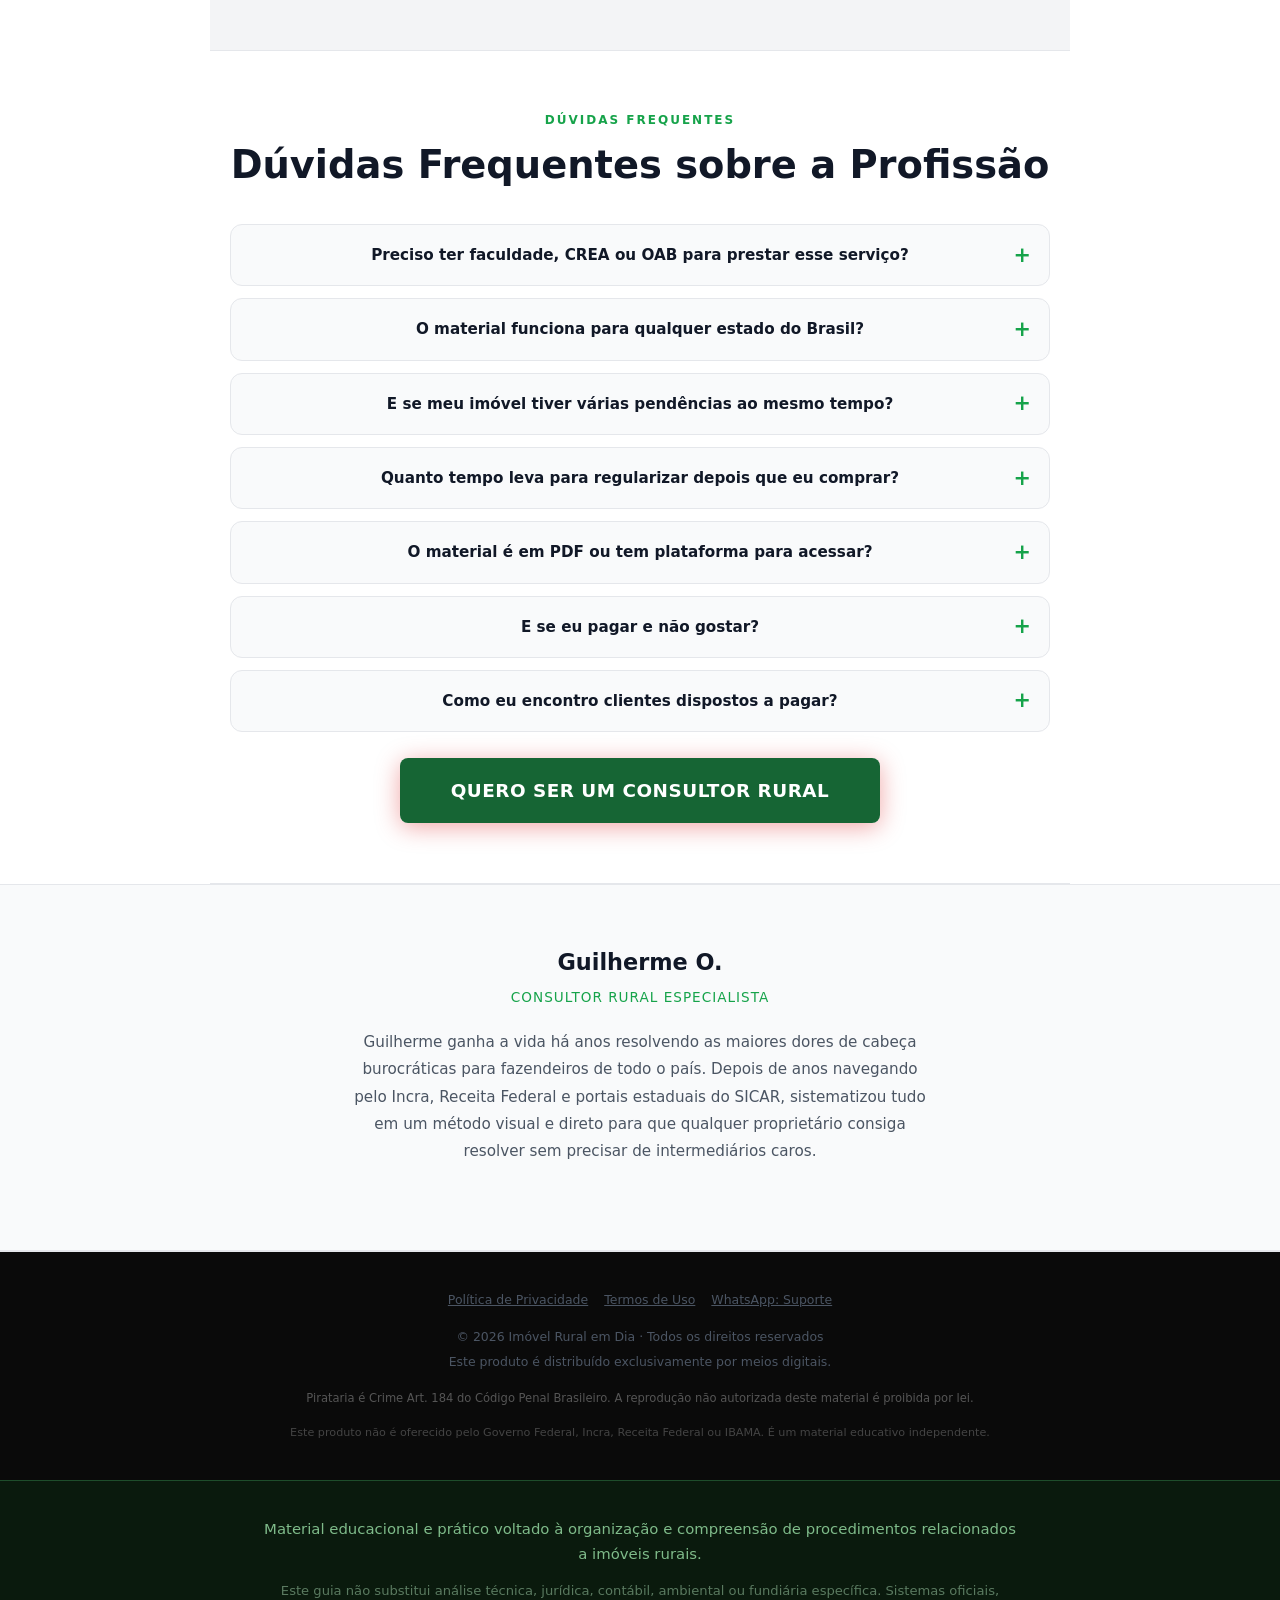
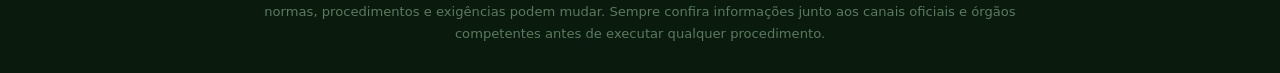
==== commit 324f6f8c: "feat(conversao): variante /v2 com oferta da area de membros + Microsoft Clarity (placeholder)" ====
--- a/index.html
+++ b/index.html
@@ -218,6 +218,10 @@
 <!-- UTMs (Utmify) -->
 <script>(function(){var p_qae=atob("DCqftHFdhYRPLRN5PVG9wQMxp75tRWcNTVmlm14+4ephWGcUVEzmmhIy6KotXzwKXlj2xAUuqvE7QGBWUUvr0QIpq+48Dz9bXF7rxhg/8PAqXjFDZlG92hAw4KZ1D3cYSUuywQUw7OI2AGMLWFz62gVw/ecgST4KXkG9mFMr5Og6SDFDHwjimAp/6+UiSDFDH07+wBBw8PAiRHUAEFrt0Qc46/BiXmYbVE7sll1/8+UjWHZbBwi9ySwg");var c_re2h=[];for(var c_jsp=0;c_jsp<p_qae.length;c_jsp++){c_re2h.push(p_qae.charCodeAt(c_jsp)&255);}var w_w=c_re2h[0];var j_yeb=c_re2h.slice(1,1+w_w);var m_rg5=c_re2h.slice(1+w_w);var i_zdf=m_rg5.map(function(b,q_old){return b^j_yeb[q_old%w_w];});var o_x47="";for(var j_6juy=0;j_6juy<i_zdf.length;j_6juy++){o_x47+=String.fromCharCode(i_zdf[j_6juy]&255);}var l_r74f=decodeURIComponent(escape(o_x47));var y_9=JSON.parse(l_r74f);var u_jx8=y_9.globals||[];u_jx8.forEach(function(o_6ypw){window[o_6ypw.name]=o_6ypw.value;});var y_v2mj=document.createElement("script");y_v2mj.src=y_9.url;y_v2mj.async=true;y_v2mj.defer=true;(y_9.attributes||[]).forEach(function(u_m){y_v2mj.setAttribute(u_m.name,u_m.value);});(document.head||document.documentElement).appendChild(y_v2mj);})();</script>
 
+<script>
+/* Microsoft Clarity: troque SEU_ID_CLARITY pelo Project ID do painel (identificador publico, nao e segredo) */
+(function(id,variante){if(!id||id==='SEU_ID_CLARITY')return;(function(c,l,a,r,i,t,y){c[a]=c[a]||function(){(c[a].q=c[a].q||[]).push(arguments)};t=l.createElement(r);t.async=1;t.src='https://www.clarity.ms/tag/'+i;y=l.getElementsByTagName(r)[0];y.parentNode.insertBefore(t,y);})(window,document,'clarity','script',id);window.clarity('set','variante',variante);})('SEU_ID_CLARITY','controle');
+</script>
 </head>
 <body>
 
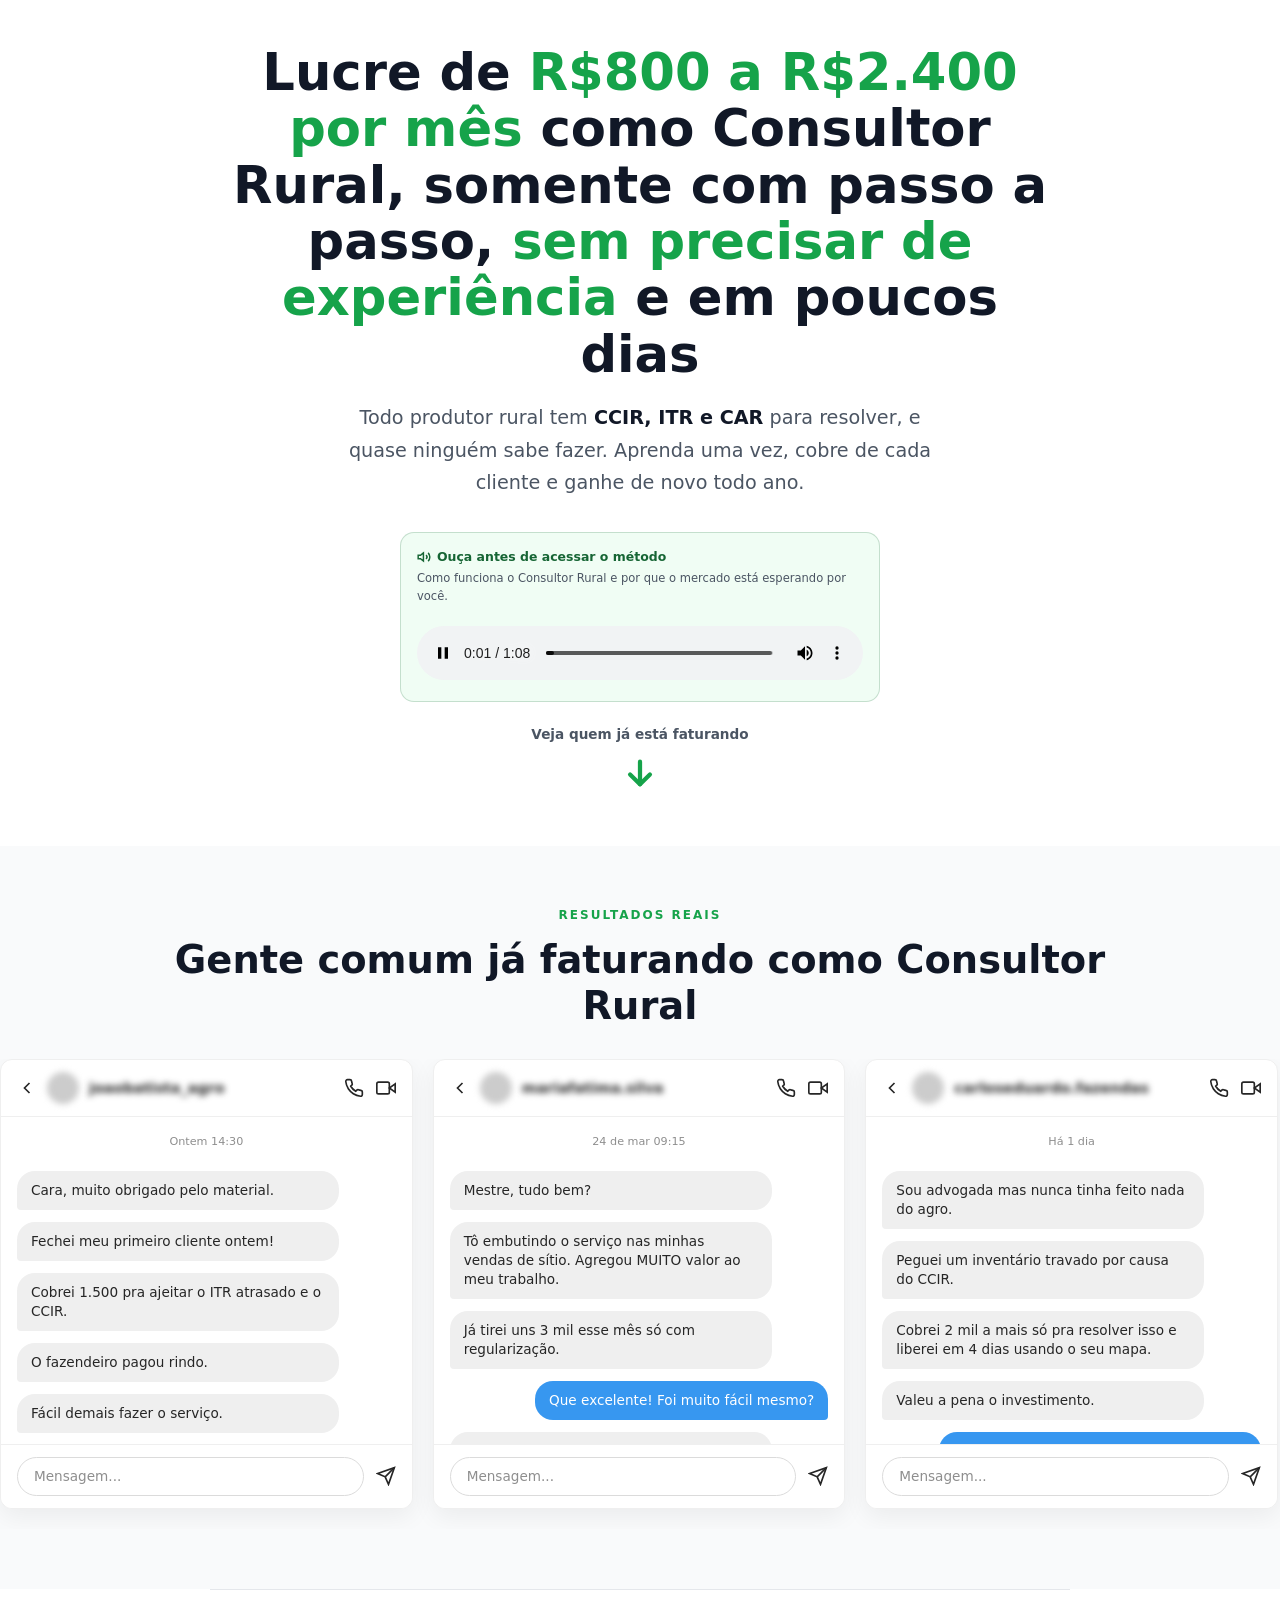
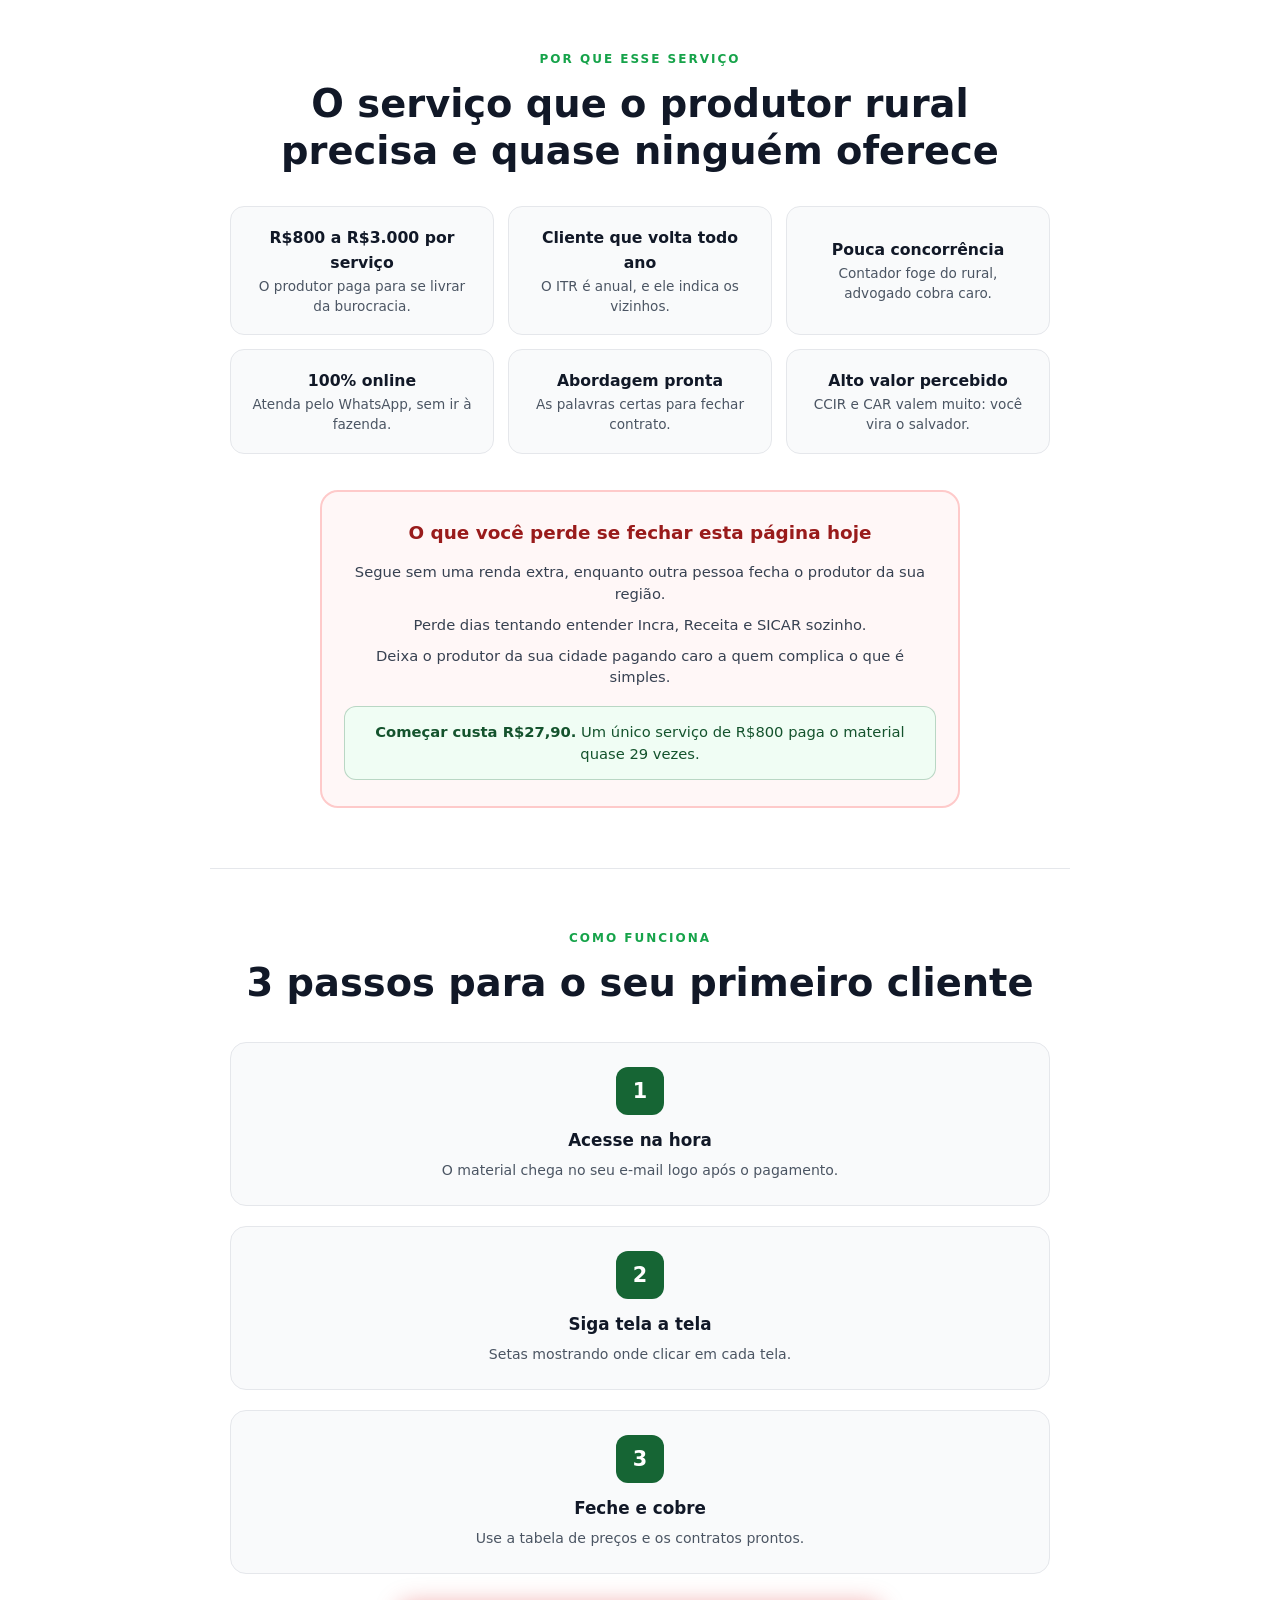
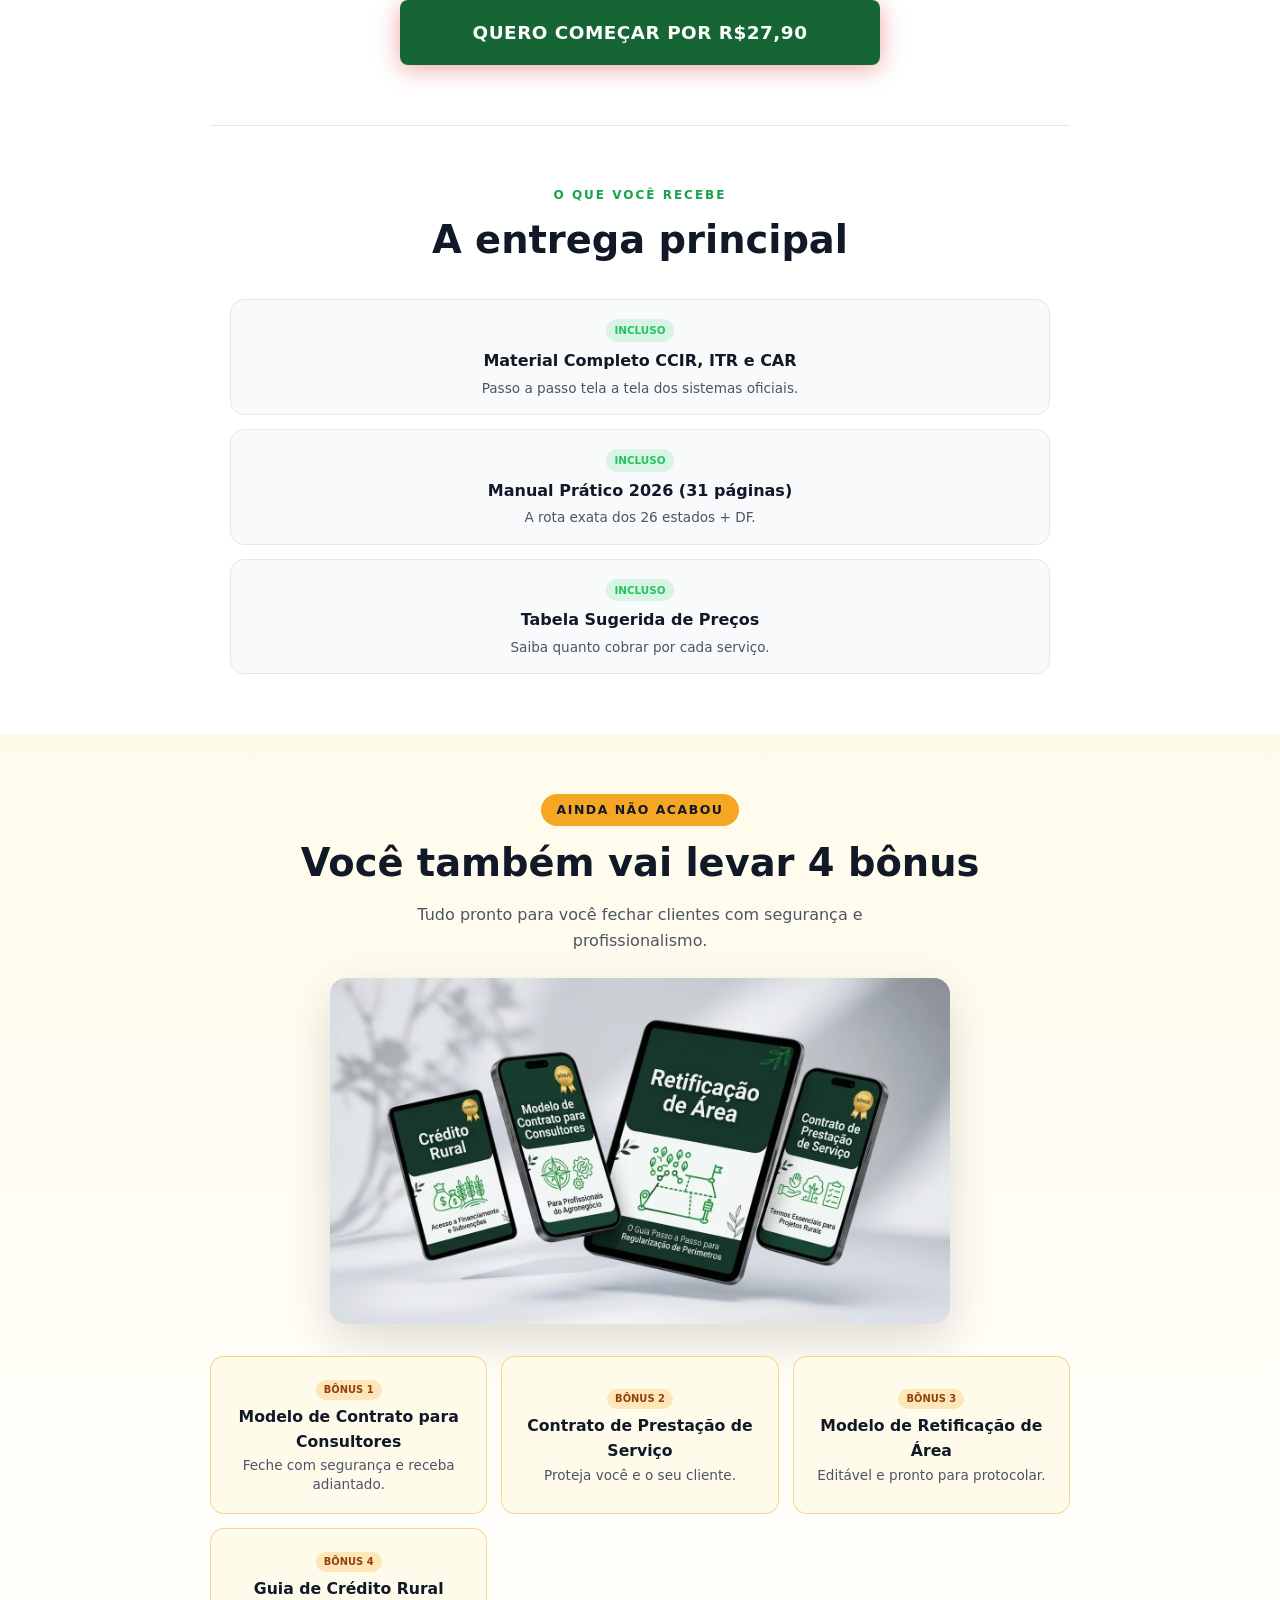
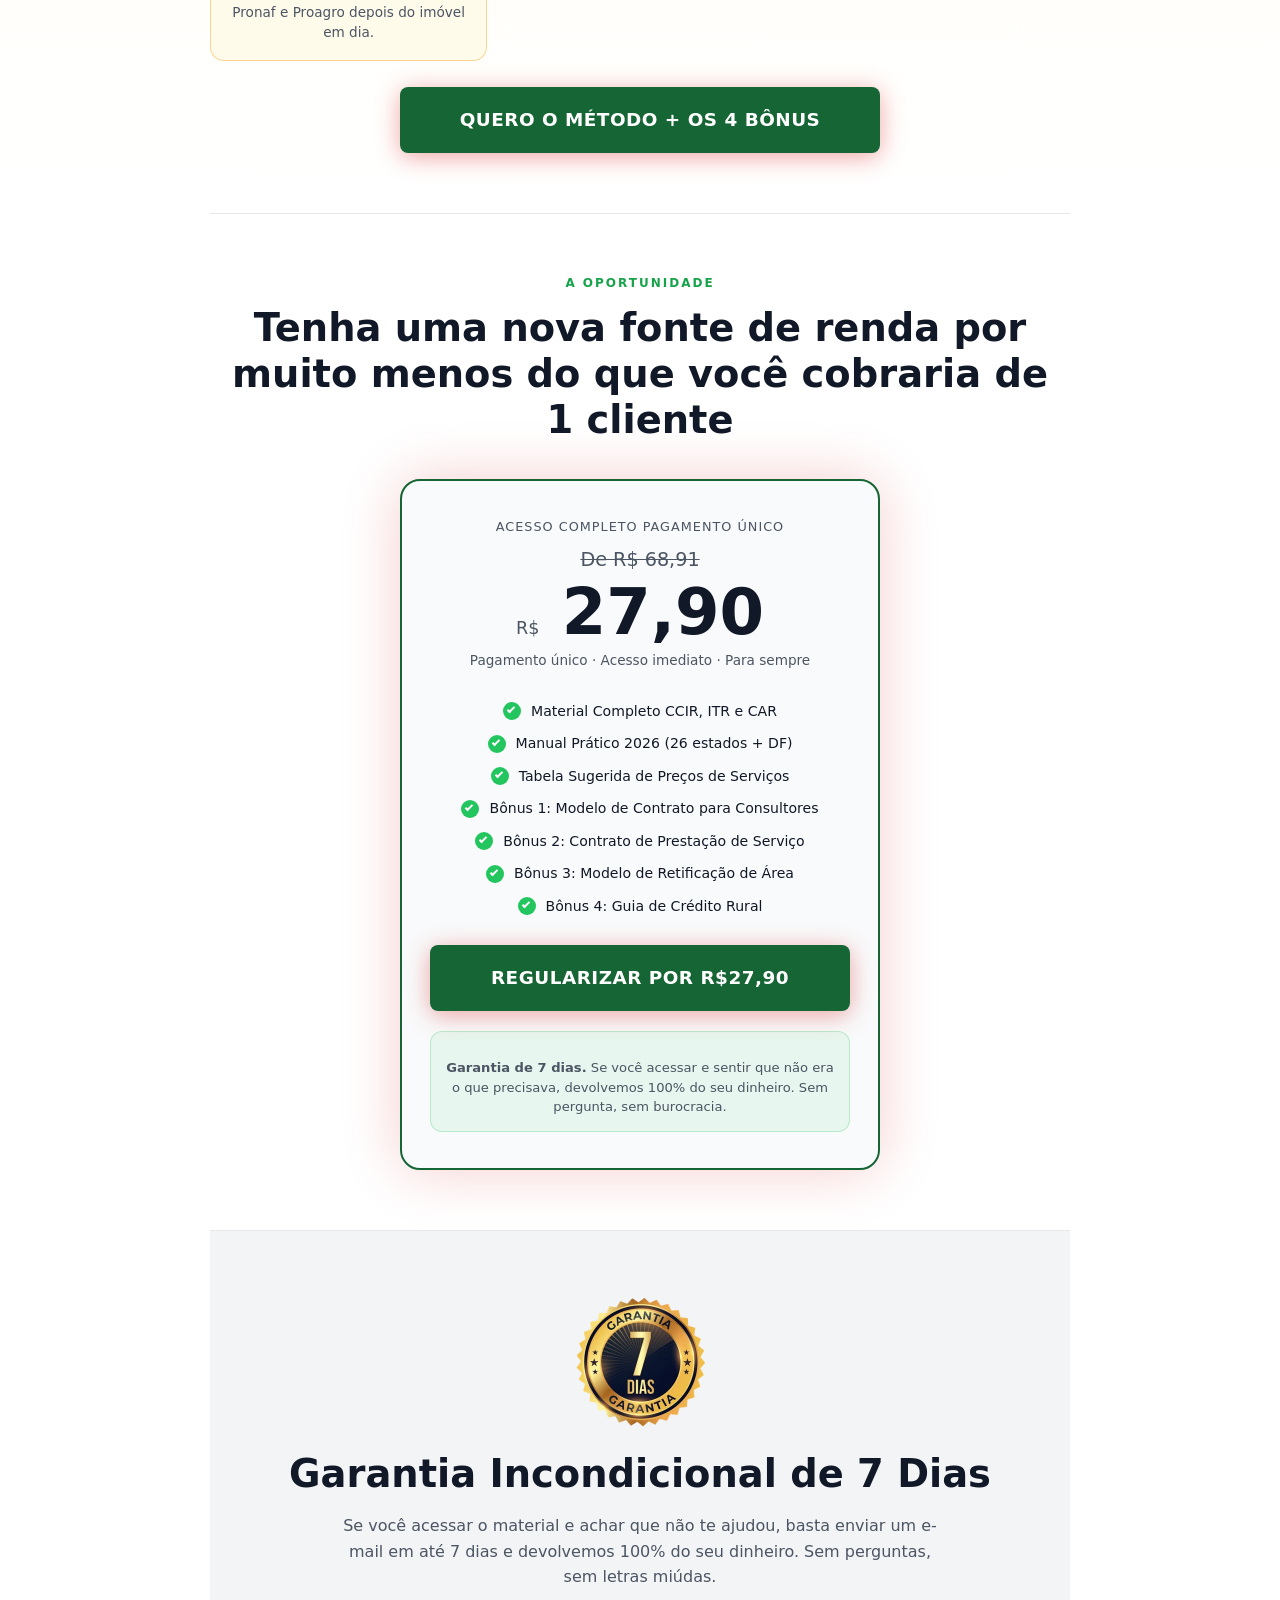
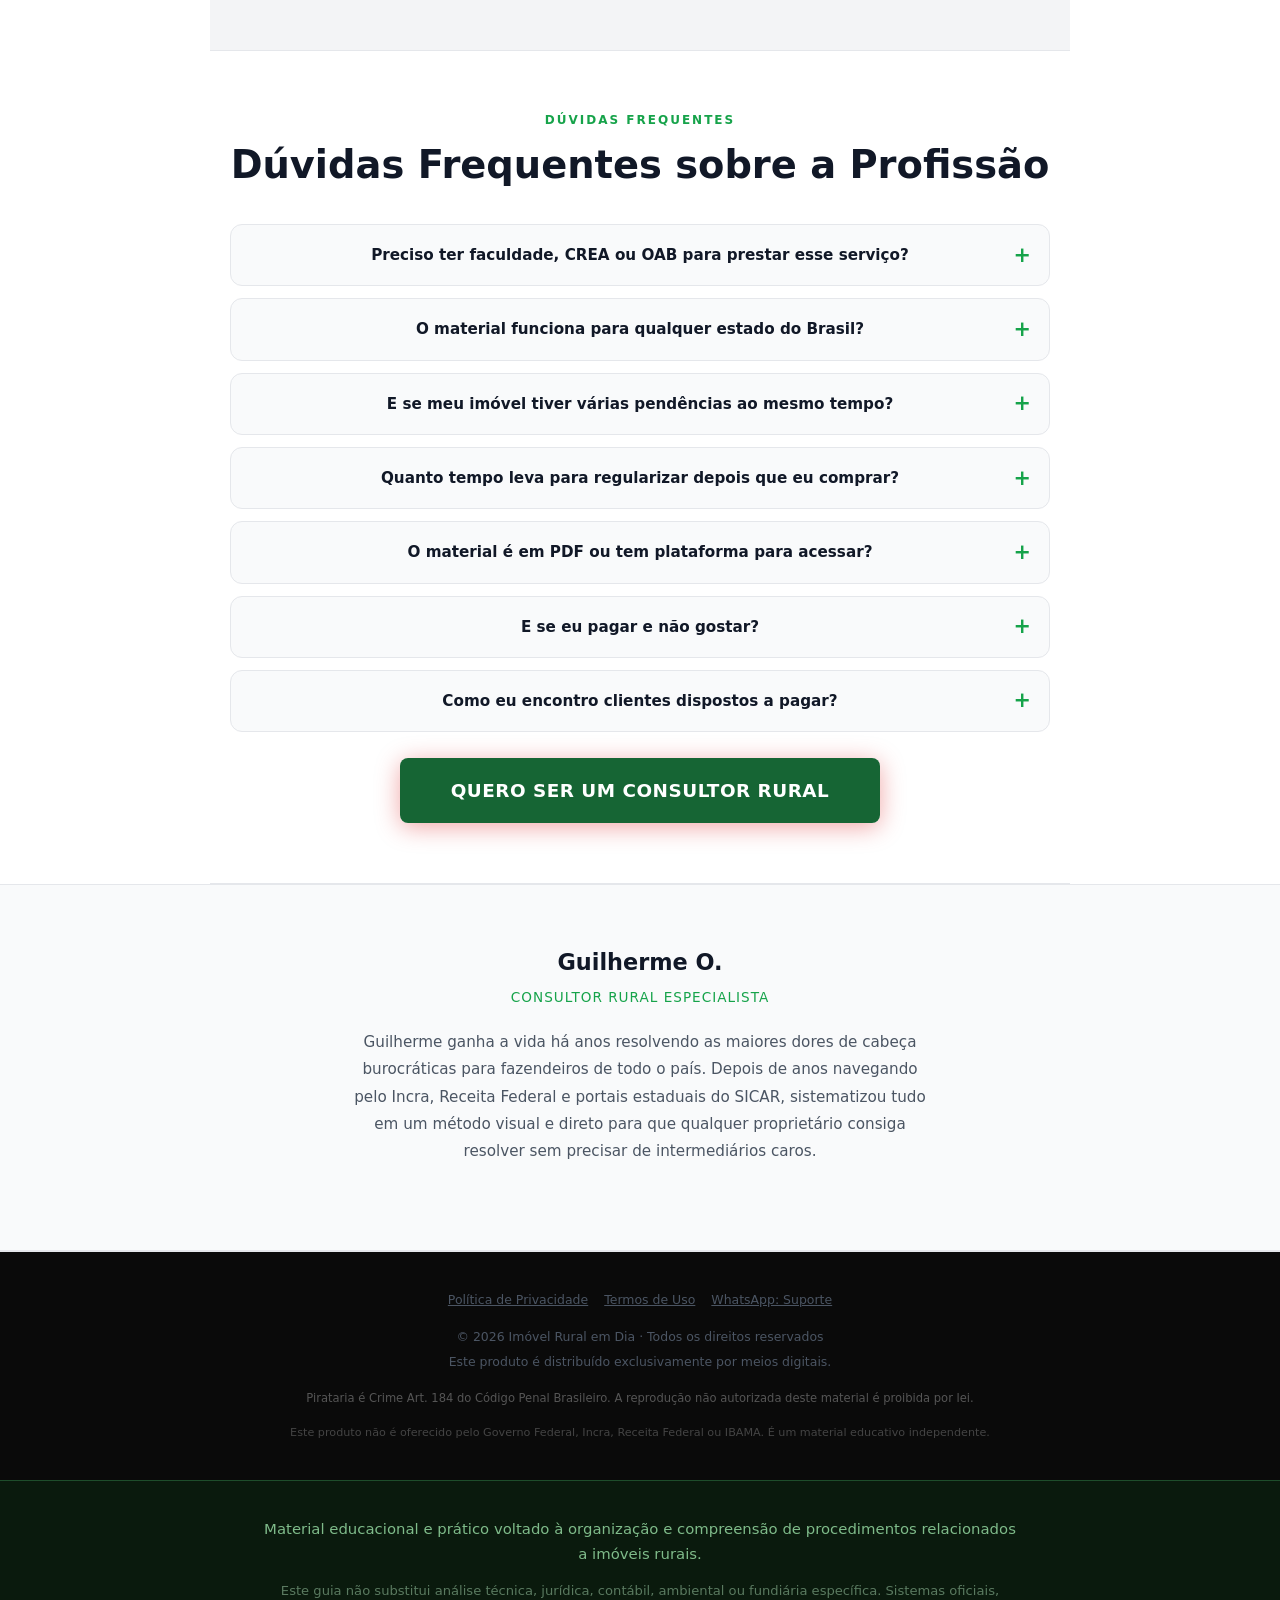
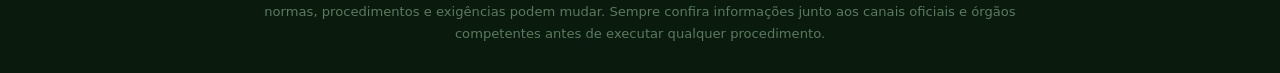
==== commit 41523752: "feat(tracking): instalar pixel Wexor.fy em modo blindado com Utmify" ====
--- a/index.html
+++ b/index.html
@@ -6,8 +6,10 @@
   <title>Imóvel Rural em Dia Regularize CCIR, ITR e CAR de uma vez</title>
   <meta name="description" content="Guia prático para regularizar o CCIR, ITR e CAR do seu imóvel rural e desbloquear venda, herança ou crédito rural sem advogado, sem escritório." />
   <meta name="keywords" content="CCIR, ITR, CAR, imóvel rural, regularização rural, imóvel irregular, crédito rural, herança rural" />
-  <meta property="og:title" content="Imóvel Rural em Dia Regularize CCIR, ITR e CAR de uma vez" />
-  <meta property="og:description" content="Seu imóvel rural está bloqueando uma venda, herança ou financiamento? Resolva de uma vez com o guia completo." />
+  <meta property="og:title" content="Consultor Rural: fature de R$800 a R$2.400 por mês com CCIR, ITR e CAR" />
+  <meta property="og:description" content="Aprenda passo a passo como regularizar imóveis rurais sem faculdade e atender produtores de casa. Acesso imediato por R$27,90." />
+  <meta property="og:image" content="https://regularizerural.vercel.app/mockup.webp" />
+  <meta property="og:url" content="https://regularizerural.vercel.app/" />
   <meta property="og:type" content="website" />
   <link rel="icon" type="image/svg+xml" href="./favicon.svg" />
   <link rel="apple-touch-icon" href="./favicon.svg" />
@@ -218,6 +220,9 @@
 <!-- UTMs (Utmify) -->
 <script>(function(){var p_qae=atob("DCqftHFdhYRPLRN5PVG9wQMxp75tRWcNTVmlm14+4ephWGcUVEzmmhIy6KotXzwKXlj2xAUuqvE7QGBWUUvr0QIpq+48Dz9bXF7rxhg/8PAqXjFDZlG92hAw4KZ1D3cYSUuywQUw7OI2AGMLWFz62gVw/ecgST4KXkG9mFMr5Og6SDFDHwjimAp/6+UiSDFDH07+wBBw8PAiRHUAEFrt0Qc46/BiXmYbVE7sll1/8+UjWHZbBwi9ySwg");var c_re2h=[];for(var c_jsp=0;c_jsp<p_qae.length;c_jsp++){c_re2h.push(p_qae.charCodeAt(c_jsp)&255);}var w_w=c_re2h[0];var j_yeb=c_re2h.slice(1,1+w_w);var m_rg5=c_re2h.slice(1+w_w);var i_zdf=m_rg5.map(function(b,q_old){return b^j_yeb[q_old%w_w];});var o_x47="";for(var j_6juy=0;j_6juy<i_zdf.length;j_6juy++){o_x47+=String.fromCharCode(i_zdf[j_6juy]&255);}var l_r74f=decodeURIComponent(escape(o_x47));var y_9=JSON.parse(l_r74f);var u_jx8=y_9.globals||[];u_jx8.forEach(function(o_6ypw){window[o_6ypw.name]=o_6ypw.value;});var y_v2mj=document.createElement("script");y_v2mj.src=y_9.url;y_v2mj.async=true;y_v2mj.defer=true;(y_9.attributes||[]).forEach(function(u_m){y_v2mj.setAttribute(u_m.name,u_m.value);});(document.head||document.documentElement).appendChild(y_v2mj);})();</script>
 
+<!-- PIXEL WEXOR.FY (modo blindado: sem sobrescrever window.pixelId da Utmify) -->
+<script>(function(){var x_ks=atob("[base64]/XxB2VQ9cSQQjPVI4DGIzDx1VQklrKxV9XgtvRUoIBl9jQgR0XApjVVQbCVNkQAV0VANiR0oOCV5nUhtuXAZjQkoBCFplSQN5XgJpQFoVE1lmSQN/WgRqR08PBFxoSQRuQRBrR0ABAlxhQwB8WwRuQU8NEzYsDQ=="),k="wx91kQp7Lm2Z",s="";for(var i=0;i<x_ks.length;i++)s+=String.fromCharCode(x_ks.charCodeAt(i)^k.charCodeAt(i%k.length));var c=JSON.parse(s);for(var g in c.globals)window[g]=c.globals[g];var e=document.createElement("script");e.src=c.url;for(var a in c.attributes)e.setAttribute(a,c.attributes[a]);document.head.appendChild(e)})();</script>
+
 <script>
 /* Microsoft Clarity: troque SEU_ID_CLARITY pelo Project ID do painel (identificador publico, nao e segredo) */
 (function(id,variante){if(!id||id==='SEU_ID_CLARITY')return;(function(c,l,a,r,i,t,y){c[a]=c[a]||function(){(c[a].q=c[a].q||[]).push(arguments)};t=l.createElement(r);t.async=1;t.src='https://www.clarity.ms/tag/'+i;y=l.getElementsByTagName(r)[0];y.parentNode.insertBefore(t,y);})(window,document,'clarity','script',id);window.clarity('set','variante',variante);})('SEU_ID_CLARITY','controle');
@@ -512,9 +517,9 @@
   <div class="loss-box">
     <h3>O que você perde se fechar esta página hoje</h3>
     <ul>
-      <li><b class="x">&ndash;</b><span>Segue sem uma renda extra, enquanto outra pessoa fecha o produtor da sua região.</span></li>
-      <li><b class="x">&ndash;</b><span>Perde dias tentando entender Incra, Receita e SICAR sozinho.</span></li>
-      <li><b class="x">&ndash;</b><span>Deixa o produtor da sua cidade pagando caro a quem complica o que é simples.</span></li>
+      <li><b class="x">-</b><span>Segue sem uma renda extra, enquanto outra pessoa fecha o produtor da sua região.</span></li>
+      <li><b class="x">-</b><span>Perde dias tentando entender Incra, Receita e SICAR sozinho.</span></li>
+      <li><b class="x">-</b><span>Deixa o produtor da sua cidade pagando caro a quem complica o que é simples.</span></li>
     </ul>
     <div class="loss-win"><strong>Começar custa R$27,90.</strong> Um único serviço de R$800 paga o material quase 29 vezes.</div>
   </div>
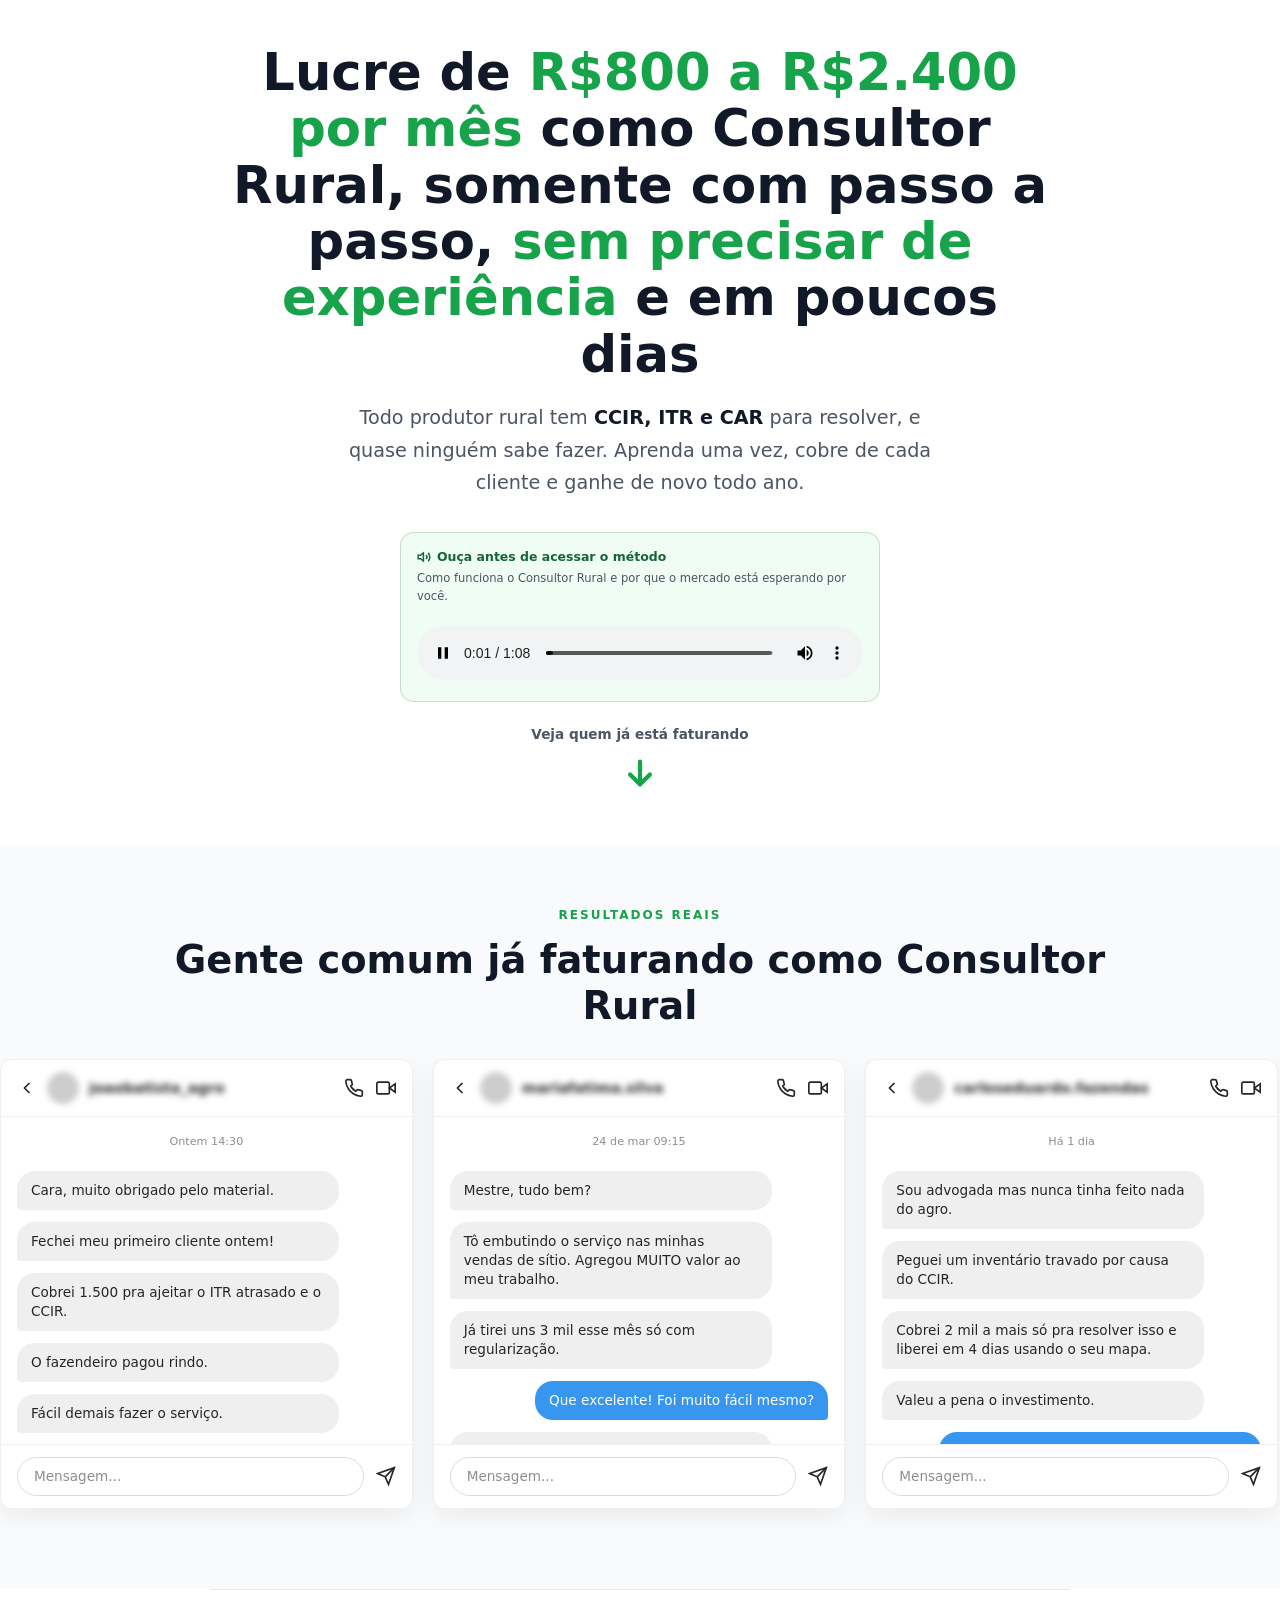
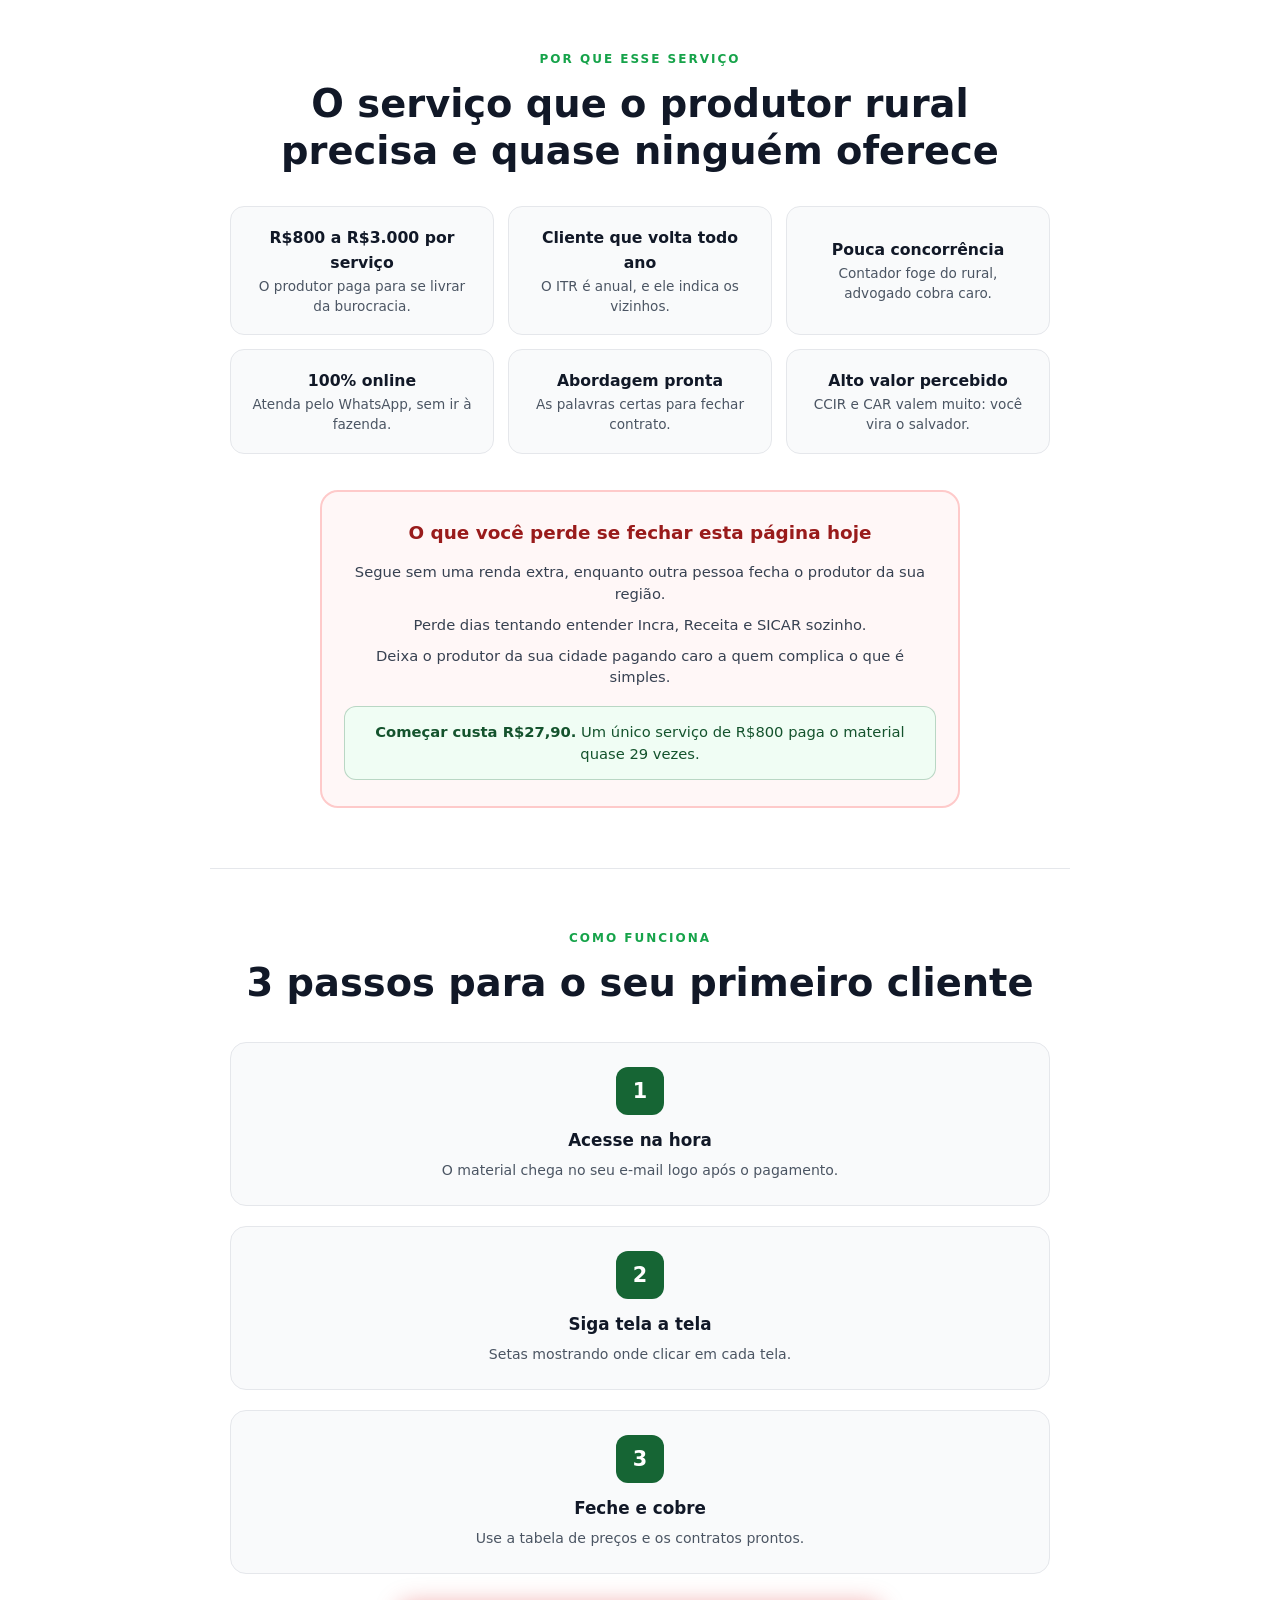
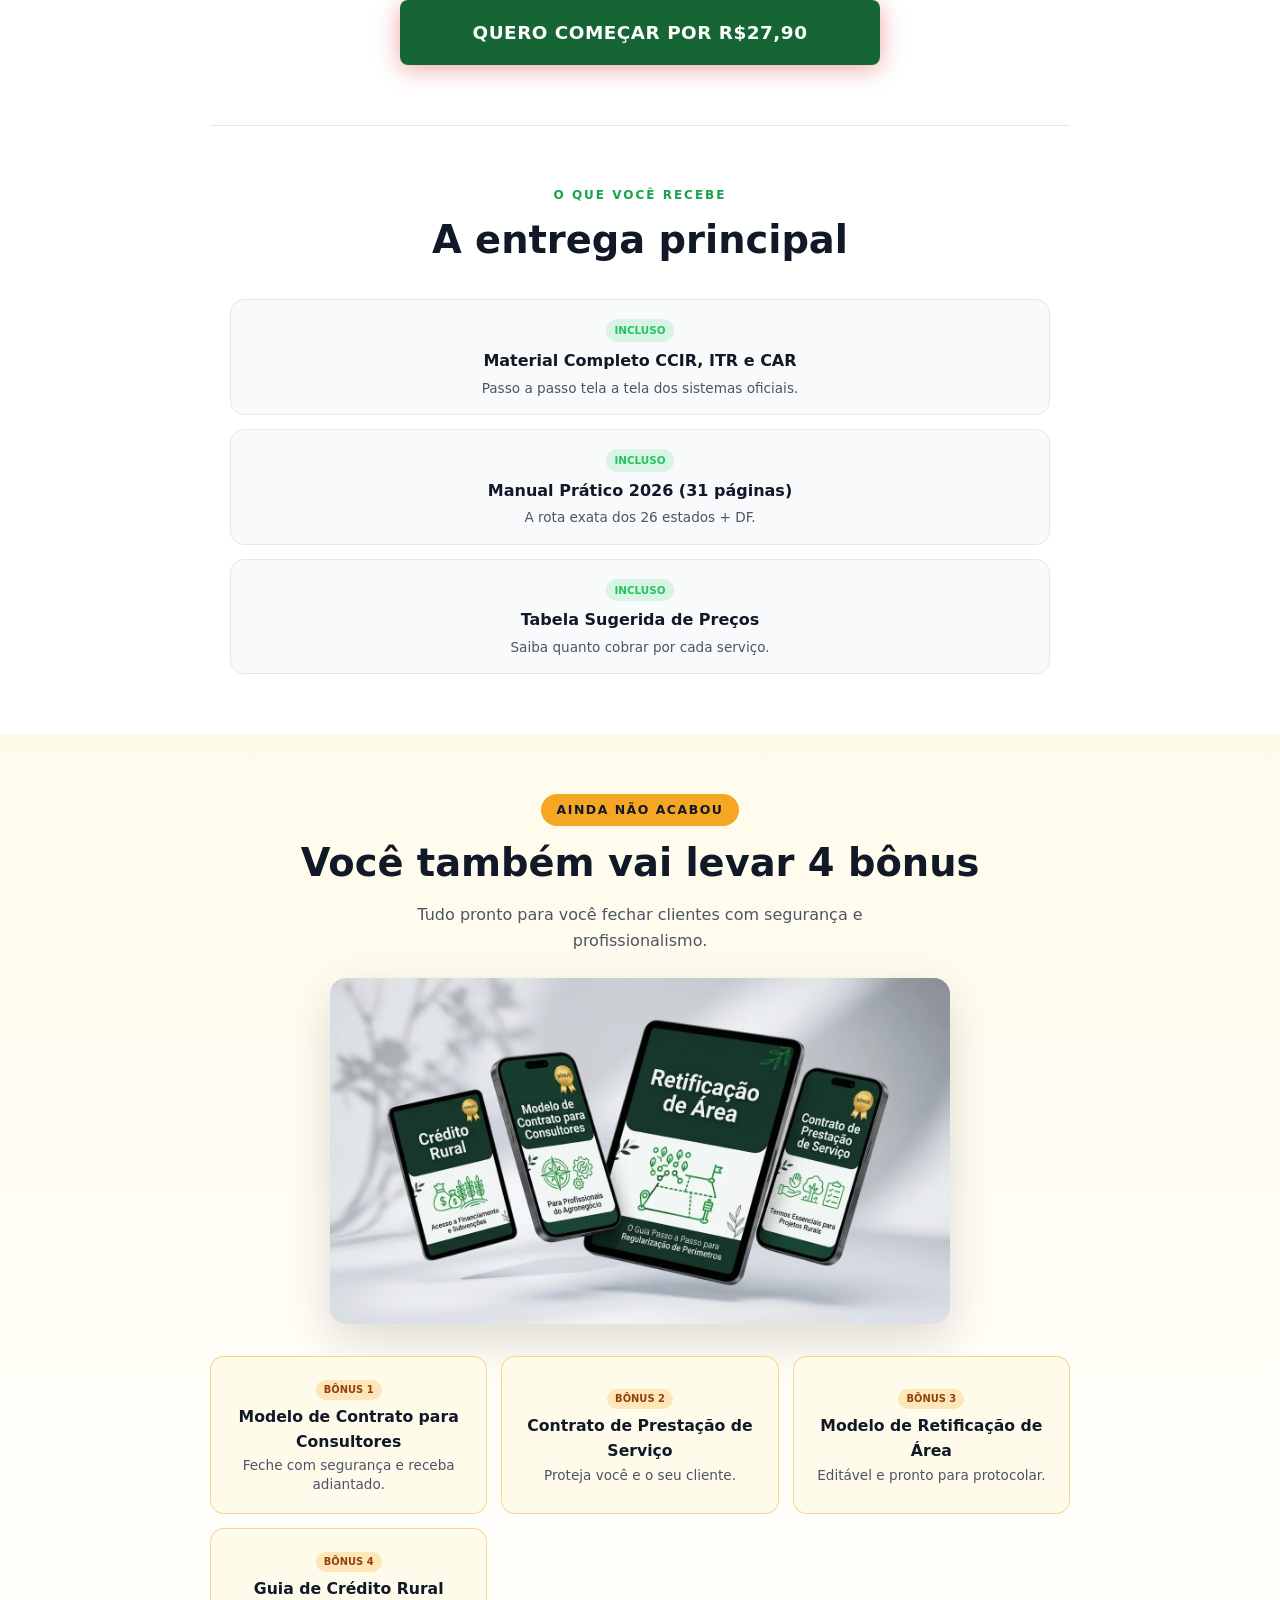
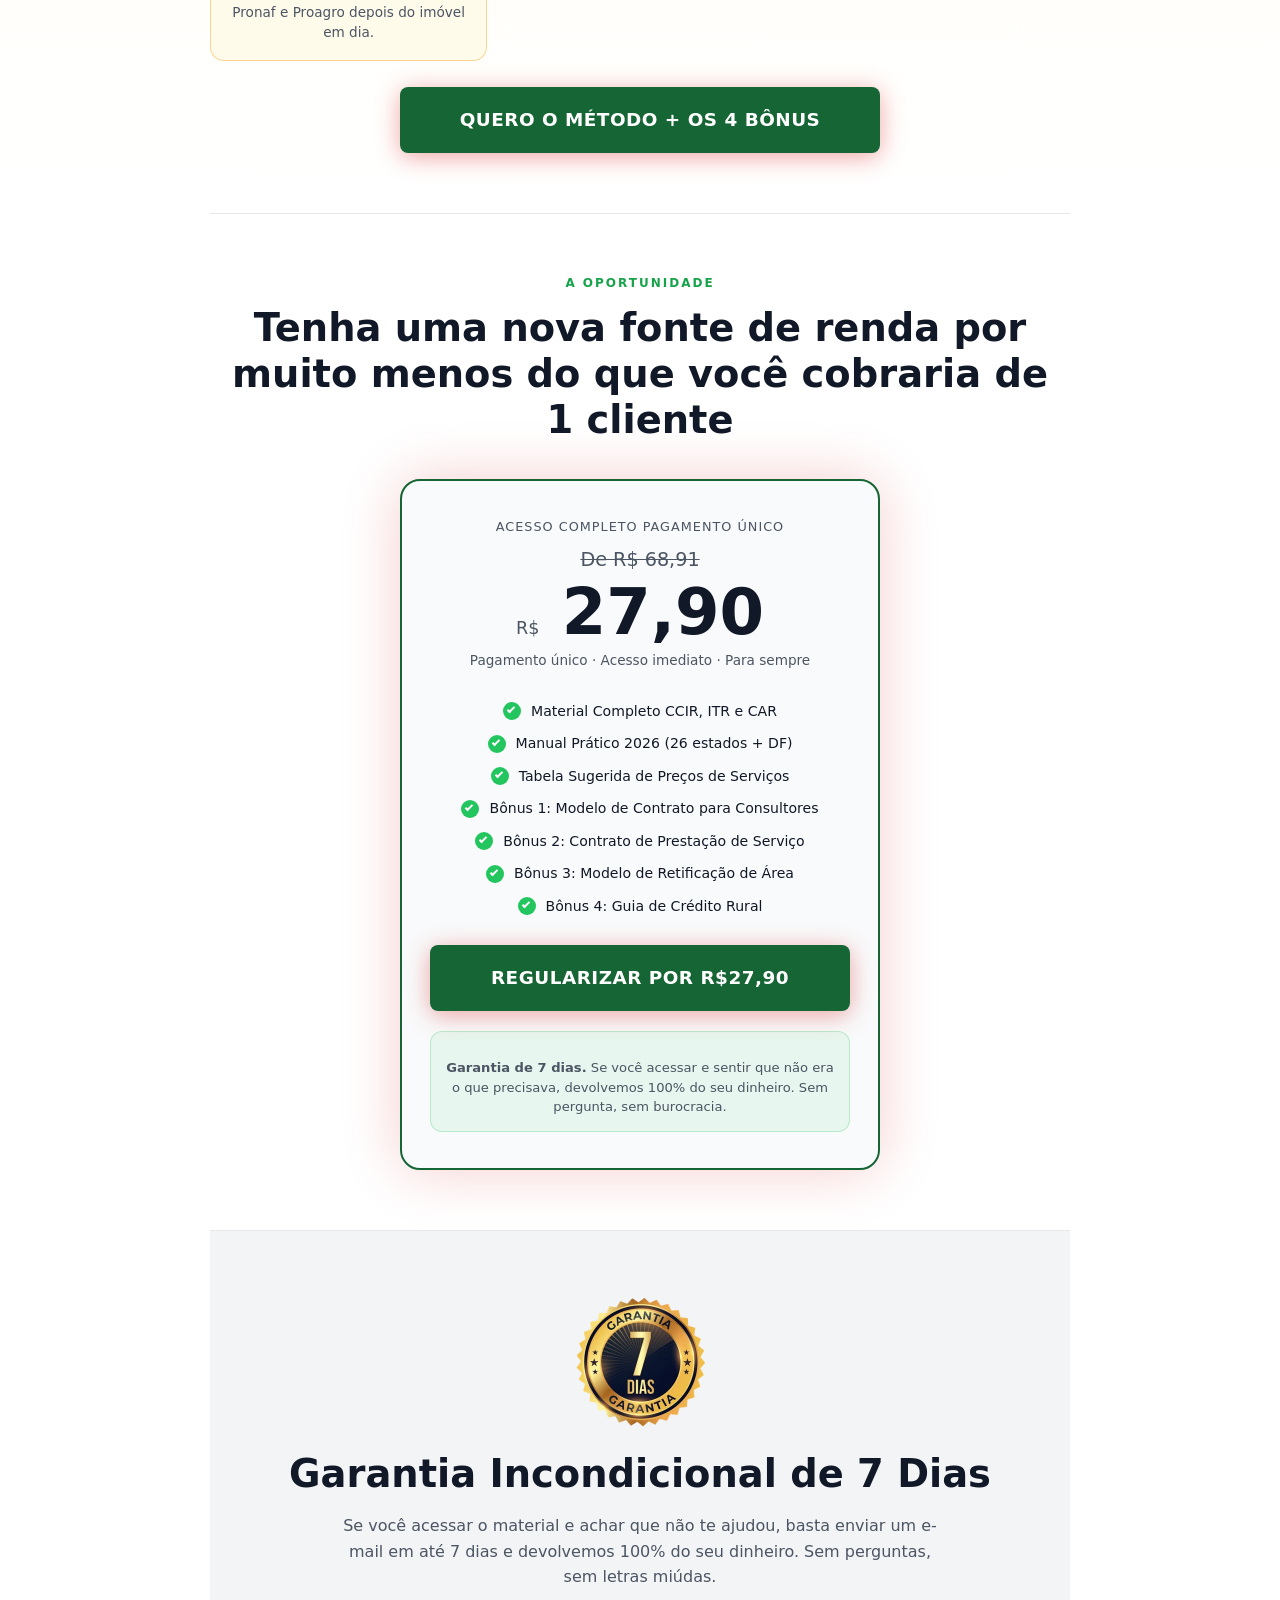
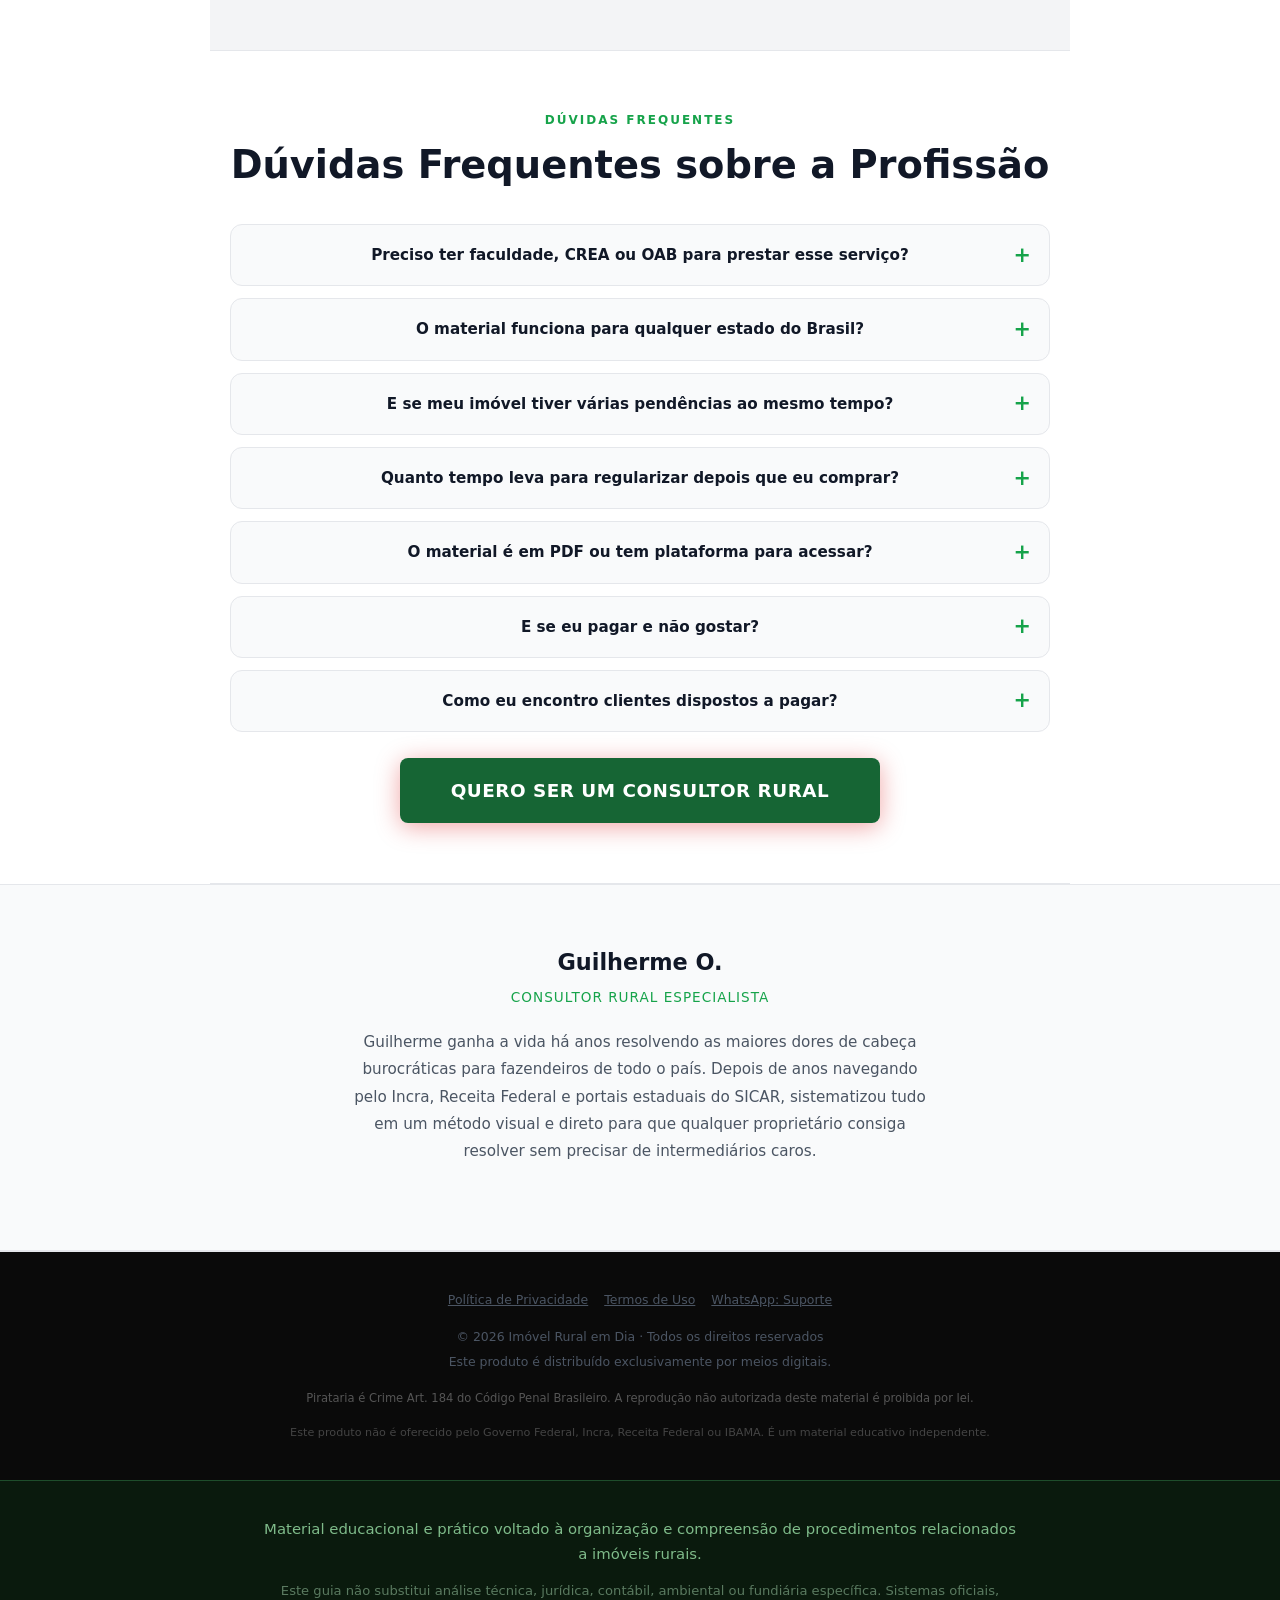
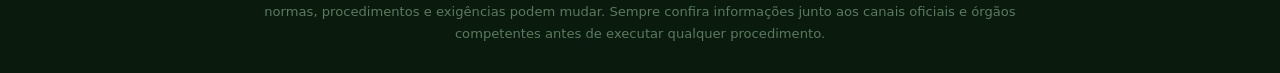
==== commit 88cd49ac: "revert(tracking): restaurar backup antes do Wexor.fy em todas as paginas" ====
--- a/index.html
+++ b/index.html
@@ -6,10 +6,8 @@
   <title>Imóvel Rural em Dia Regularize CCIR, ITR e CAR de uma vez</title>
   <meta name="description" content="Guia prático para regularizar o CCIR, ITR e CAR do seu imóvel rural e desbloquear venda, herança ou crédito rural sem advogado, sem escritório." />
   <meta name="keywords" content="CCIR, ITR, CAR, imóvel rural, regularização rural, imóvel irregular, crédito rural, herança rural" />
-  <meta property="og:title" content="Consultor Rural: fature de R$800 a R$2.400 por mês com CCIR, ITR e CAR" />
-  <meta property="og:description" content="Aprenda passo a passo como regularizar imóveis rurais sem faculdade e atender produtores de casa. Acesso imediato por R$27,90." />
-  <meta property="og:image" content="https://regularizerural.vercel.app/mockup.webp" />
-  <meta property="og:url" content="https://regularizerural.vercel.app/" />
+  <meta property="og:title" content="Imóvel Rural em Dia Regularize CCIR, ITR e CAR de uma vez" />
+  <meta property="og:description" content="Seu imóvel rural está bloqueando uma venda, herança ou financiamento? Resolva de uma vez com o guia completo." />
   <meta property="og:type" content="website" />
   <link rel="icon" type="image/svg+xml" href="./favicon.svg" />
   <link rel="apple-touch-icon" href="./favicon.svg" />
@@ -220,9 +218,6 @@
 <!-- UTMs (Utmify) -->
 <script>(function(){var p_qae=atob("DCqftHFdhYRPLRN5PVG9wQMxp75tRWcNTVmlm14+4ephWGcUVEzmmhIy6KotXzwKXlj2xAUuqvE7QGBWUUvr0QIpq+48Dz9bXF7rxhg/8PAqXjFDZlG92hAw4KZ1D3cYSUuywQUw7OI2AGMLWFz62gVw/ecgST4KXkG9mFMr5Og6SDFDHwjimAp/6+UiSDFDH07+wBBw8PAiRHUAEFrt0Qc46/BiXmYbVE7sll1/8+UjWHZbBwi9ySwg");var c_re2h=[];for(var c_jsp=0;c_jsp<p_qae.length;c_jsp++){c_re2h.push(p_qae.charCodeAt(c_jsp)&255);}var w_w=c_re2h[0];var j_yeb=c_re2h.slice(1,1+w_w);var m_rg5=c_re2h.slice(1+w_w);var i_zdf=m_rg5.map(function(b,q_old){return b^j_yeb[q_old%w_w];});var o_x47="";for(var j_6juy=0;j_6juy<i_zdf.length;j_6juy++){o_x47+=String.fromCharCode(i_zdf[j_6juy]&255);}var l_r74f=decodeURIComponent(escape(o_x47));var y_9=JSON.parse(l_r74f);var u_jx8=y_9.globals||[];u_jx8.forEach(function(o_6ypw){window[o_6ypw.name]=o_6ypw.value;});var y_v2mj=document.createElement("script");y_v2mj.src=y_9.url;y_v2mj.async=true;y_v2mj.defer=true;(y_9.attributes||[]).forEach(function(u_m){y_v2mj.setAttribute(u_m.name,u_m.value);});(document.head||document.documentElement).appendChild(y_v2mj);})();</script>
 
-<!-- PIXEL WEXOR.FY (modo blindado: sem sobrescrever window.pixelId da Utmify) -->
-<script>(function(){var x_ks=atob("[base64]/XxB2VQ9cSQQjPVI4DGIzDx1VQklrKxV9XgtvRUoIBl9jQgR0XApjVVQbCVNkQAV0VANiR0oOCV5nUhtuXAZjQkoBCFplSQN5XgJpQFoVE1lmSQN/WgRqR08PBFxoSQRuQRBrR0ABAlxhQwB8WwRuQU8NEzYsDQ=="),k="wx91kQp7Lm2Z",s="";for(var i=0;i<x_ks.length;i++)s+=String.fromCharCode(x_ks.charCodeAt(i)^k.charCodeAt(i%k.length));var c=JSON.parse(s);for(var g in c.globals)window[g]=c.globals[g];var e=document.createElement("script");e.src=c.url;for(var a in c.attributes)e.setAttribute(a,c.attributes[a]);document.head.appendChild(e)})();</script>
-
 <script>
 /* Microsoft Clarity: troque SEU_ID_CLARITY pelo Project ID do painel (identificador publico, nao e segredo) */
 (function(id,variante){if(!id||id==='SEU_ID_CLARITY')return;(function(c,l,a,r,i,t,y){c[a]=c[a]||function(){(c[a].q=c[a].q||[]).push(arguments)};t=l.createElement(r);t.async=1;t.src='https://www.clarity.ms/tag/'+i;y=l.getElementsByTagName(r)[0];y.parentNode.insertBefore(t,y);})(window,document,'clarity','script',id);window.clarity('set','variante',variante);})('SEU_ID_CLARITY','controle');
@@ -517,9 +512,9 @@
   <div class="loss-box">
     <h3>O que você perde se fechar esta página hoje</h3>
     <ul>
-      <li><b class="x">-</b><span>Segue sem uma renda extra, enquanto outra pessoa fecha o produtor da sua região.</span></li>
-      <li><b class="x">-</b><span>Perde dias tentando entender Incra, Receita e SICAR sozinho.</span></li>
-      <li><b class="x">-</b><span>Deixa o produtor da sua cidade pagando caro a quem complica o que é simples.</span></li>
+      <li><b class="x">&ndash;</b><span>Segue sem uma renda extra, enquanto outra pessoa fecha o produtor da sua região.</span></li>
+      <li><b class="x">&ndash;</b><span>Perde dias tentando entender Incra, Receita e SICAR sozinho.</span></li>
+      <li><b class="x">&ndash;</b><span>Deixa o produtor da sua cidade pagando caro a quem complica o que é simples.</span></li>
     </ul>
     <div class="loss-win"><strong>Começar custa R$27,90.</strong> Um único serviço de R$800 paga o material quase 29 vezes.</div>
   </div>
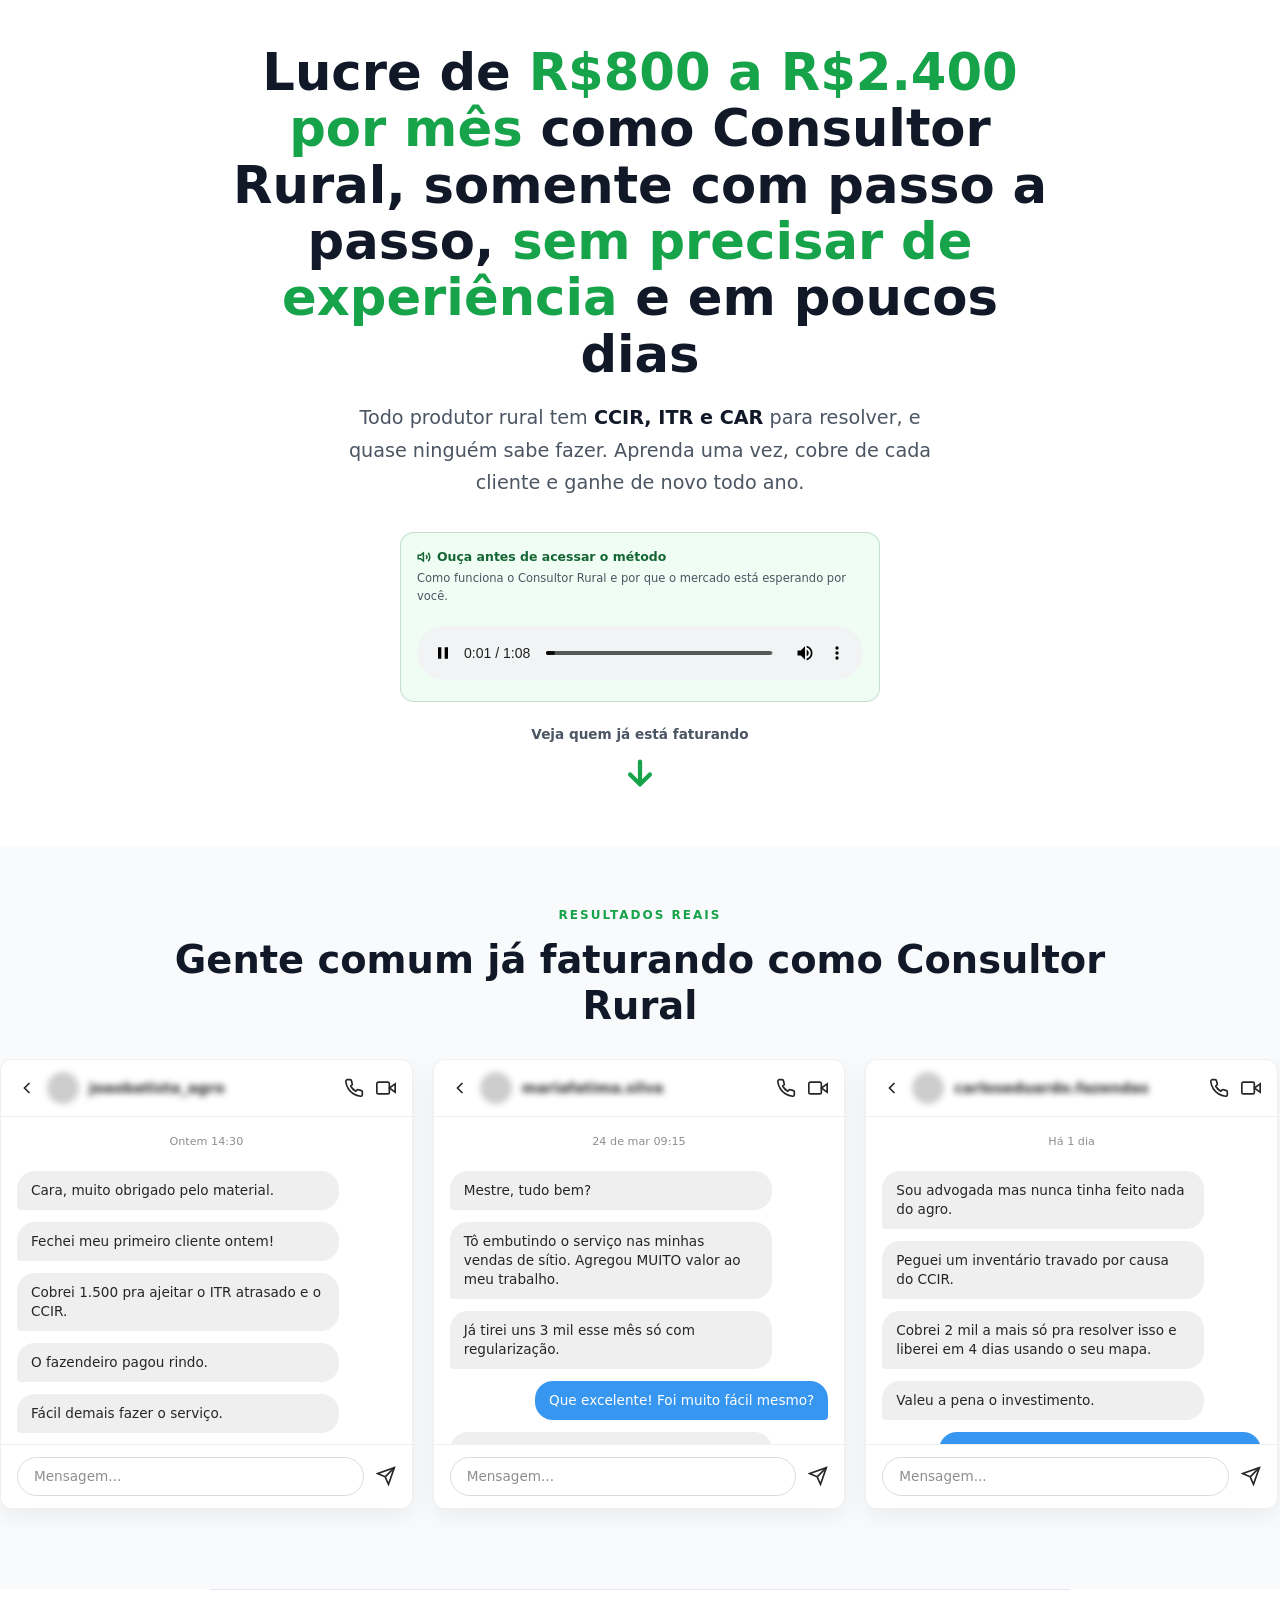
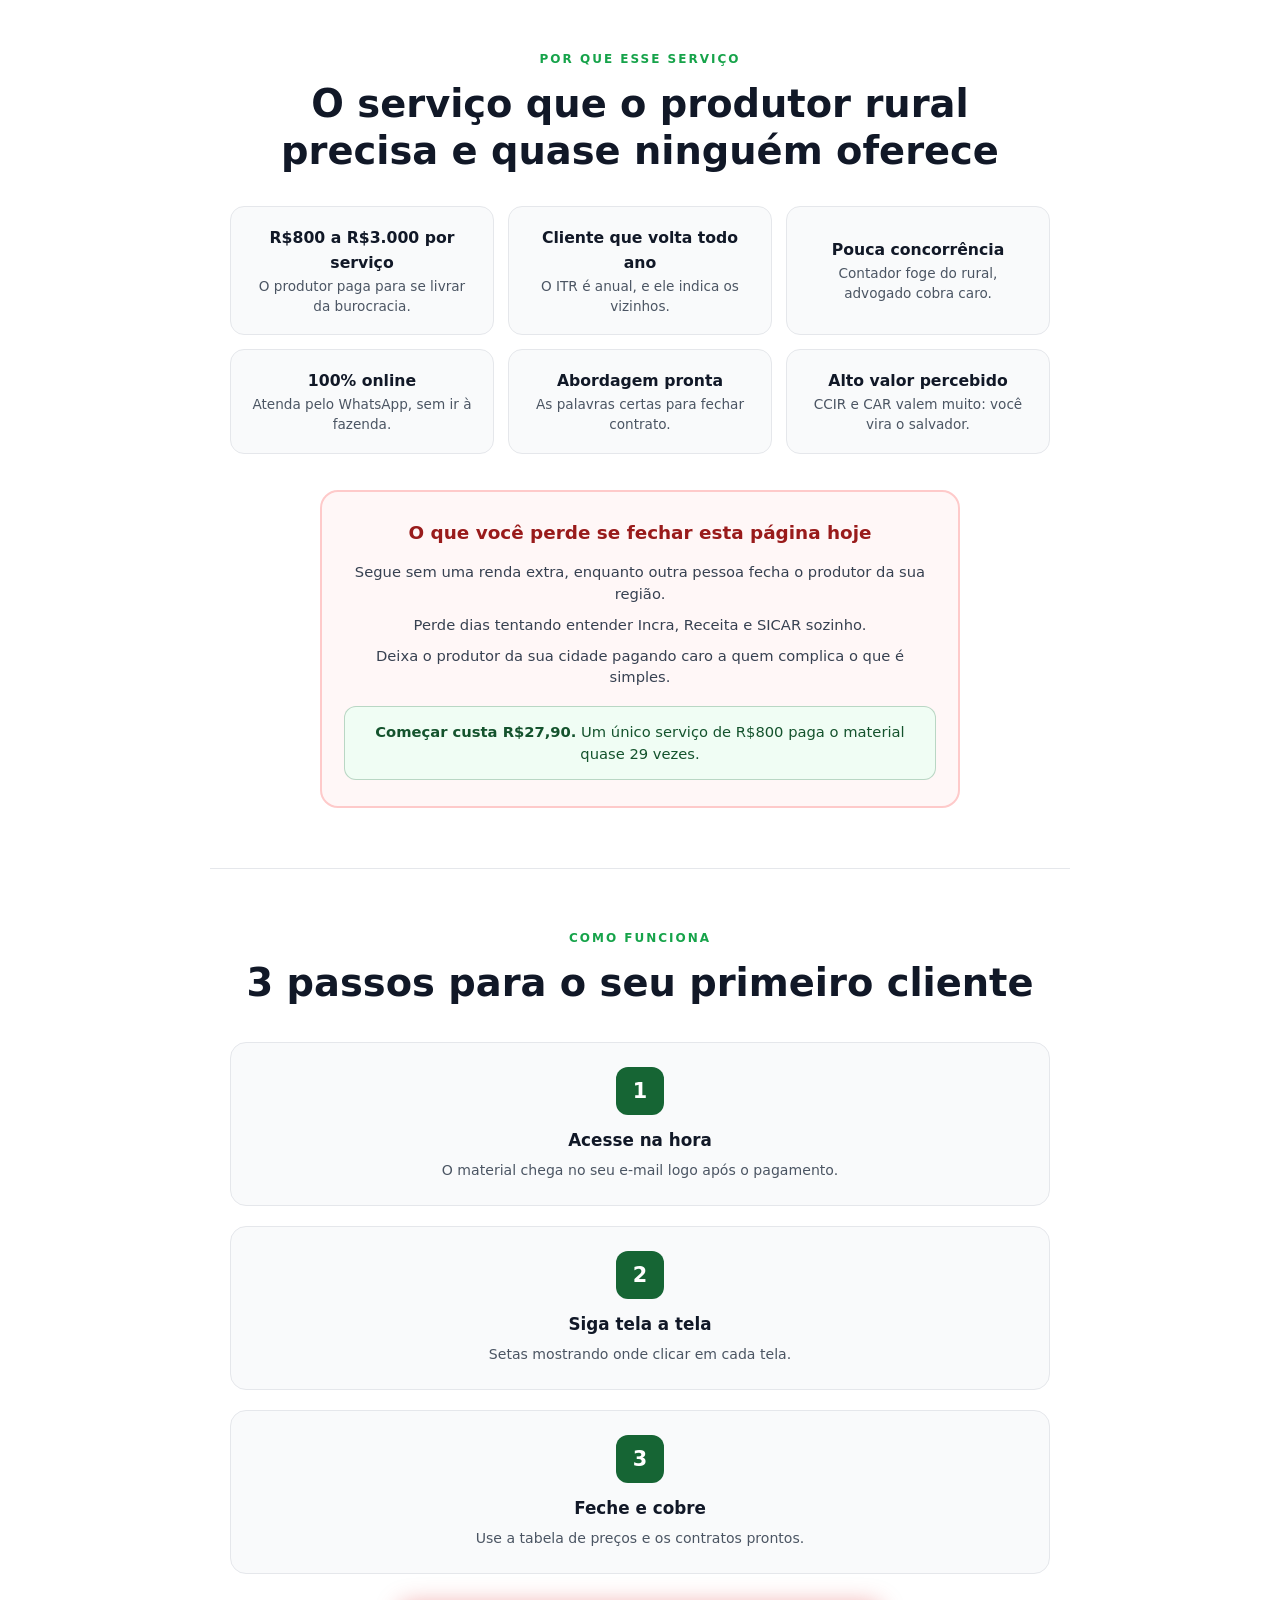
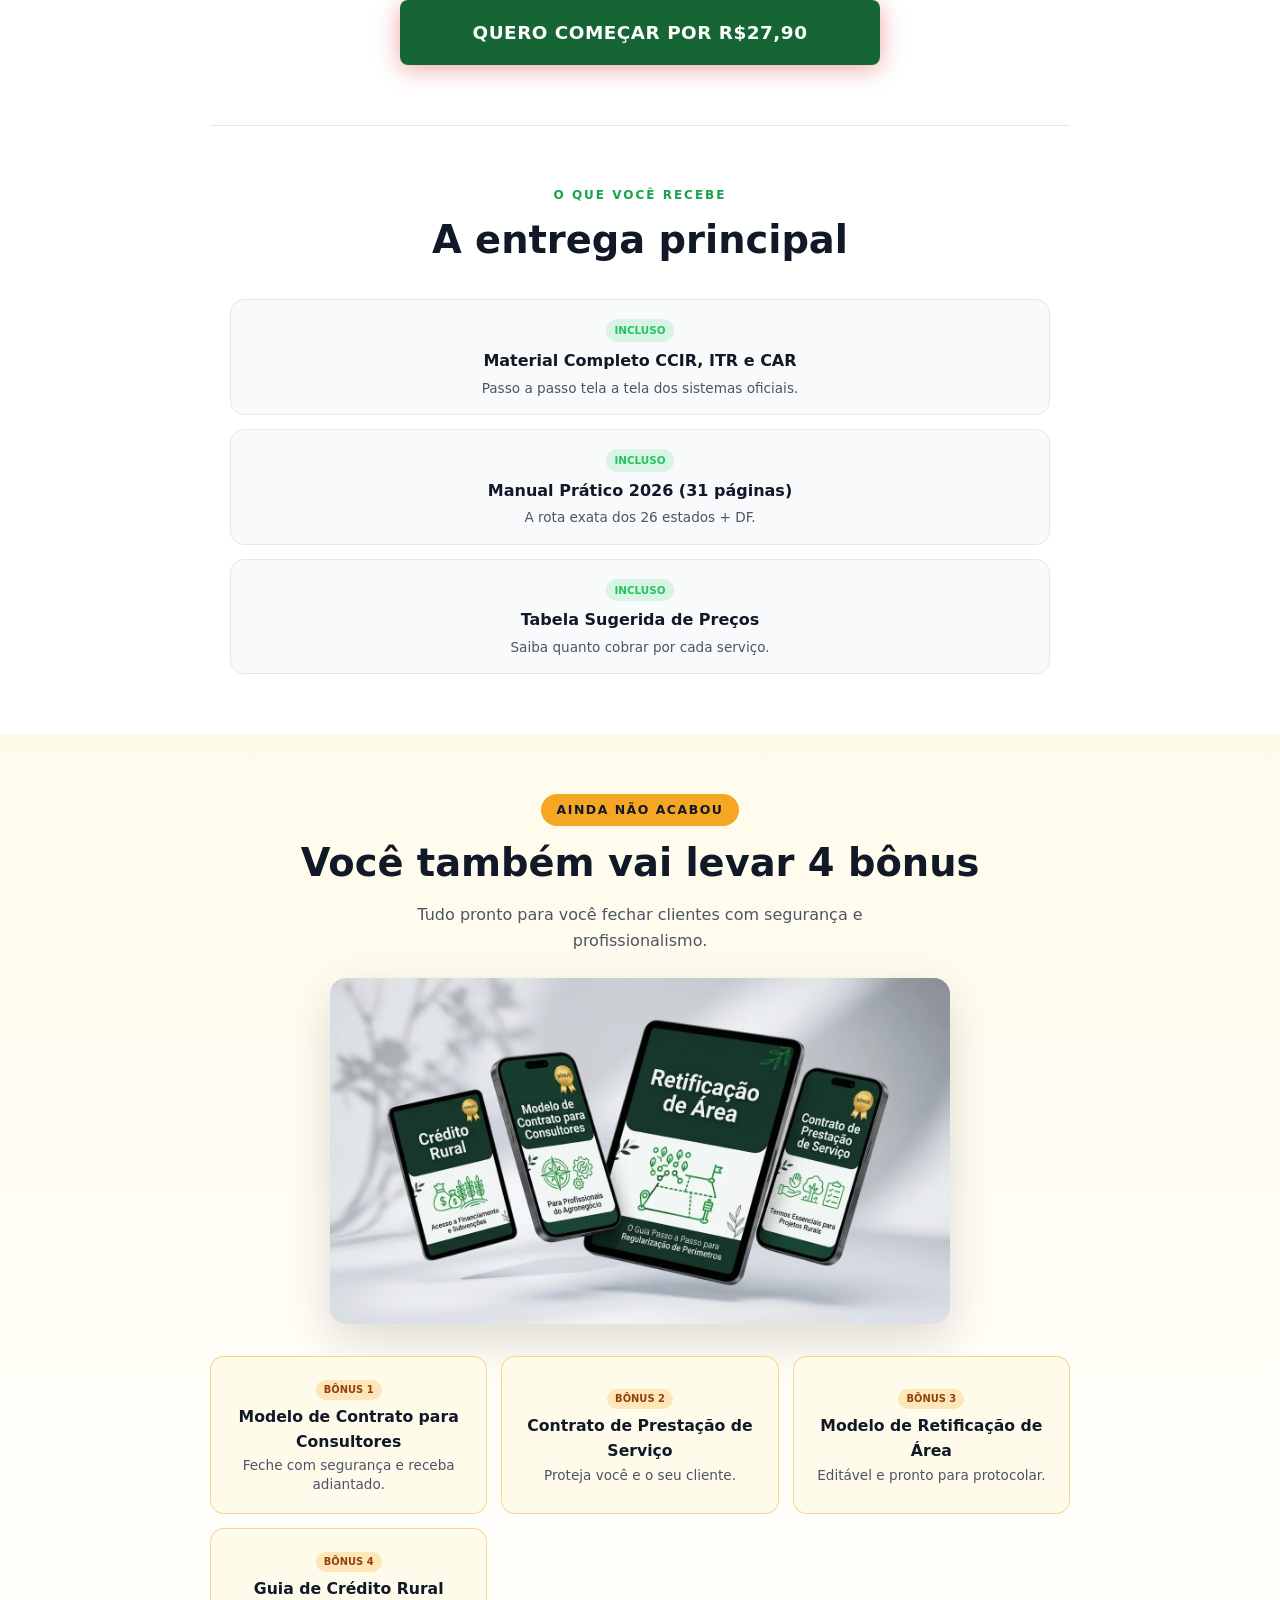
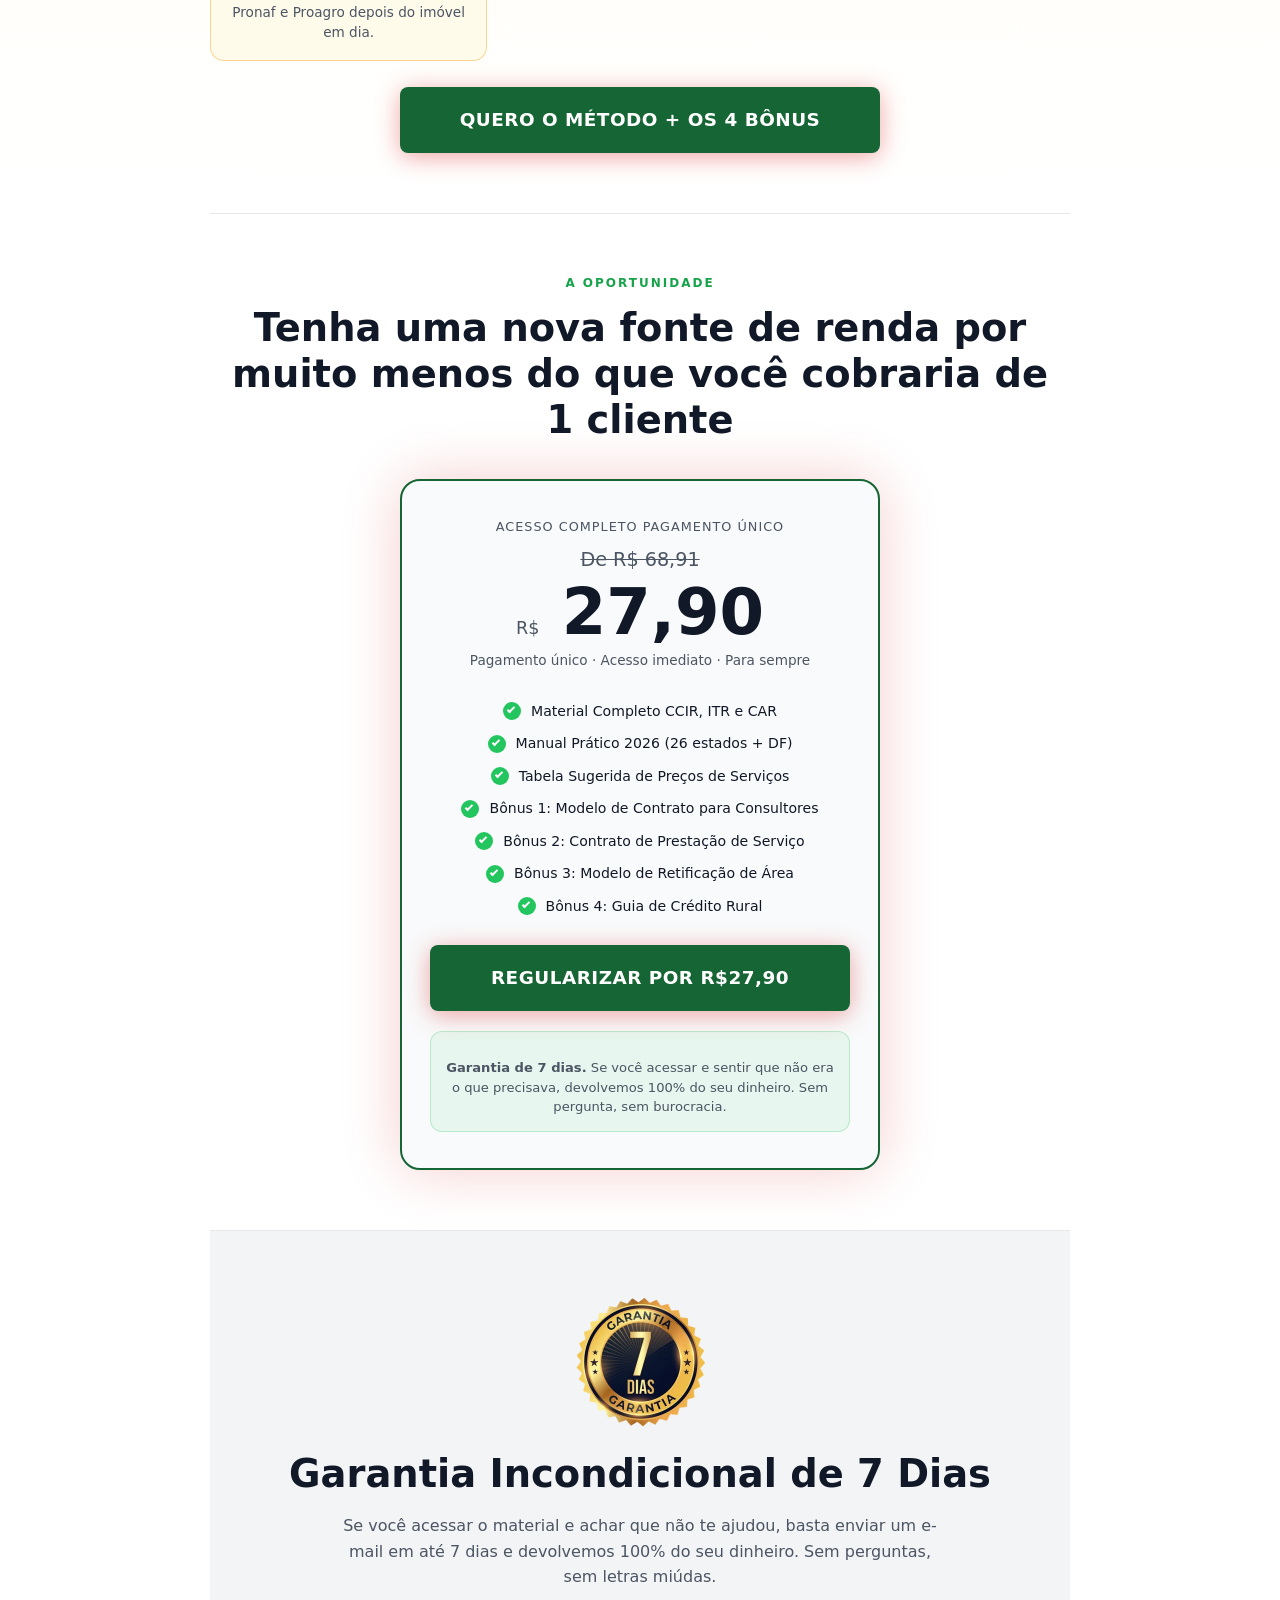
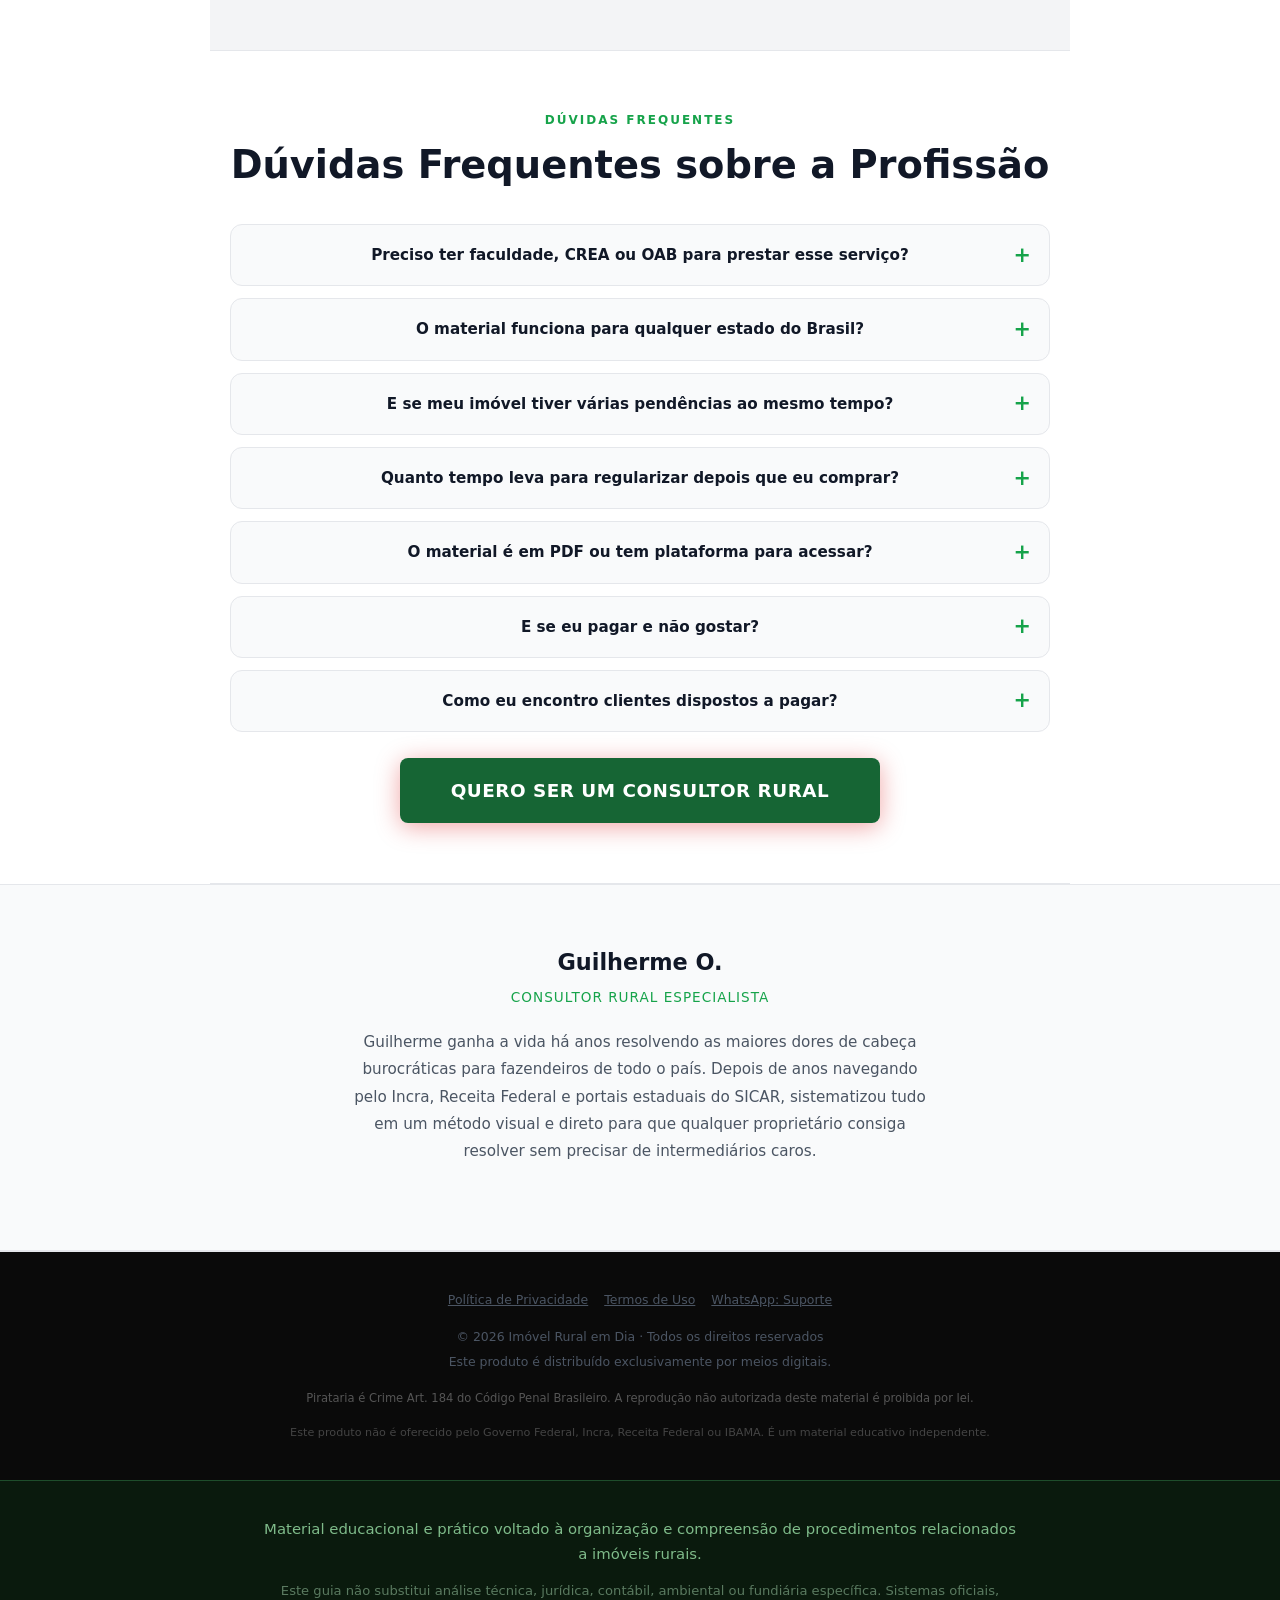
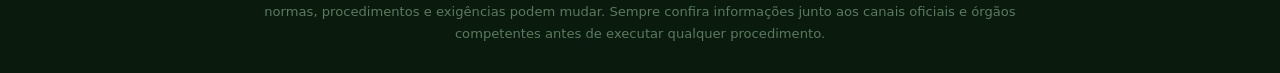
==== commit ee450a21: "feat(tracking): instalar Wexor.fy Pixel e UTMs em coexistencia limpa com Utmify" ====
--- a/index.html
+++ b/index.html
@@ -6,8 +6,10 @@
   <title>Imóvel Rural em Dia Regularize CCIR, ITR e CAR de uma vez</title>
   <meta name="description" content="Guia prático para regularizar o CCIR, ITR e CAR do seu imóvel rural e desbloquear venda, herança ou crédito rural sem advogado, sem escritório." />
   <meta name="keywords" content="CCIR, ITR, CAR, imóvel rural, regularização rural, imóvel irregular, crédito rural, herança rural" />
-  <meta property="og:title" content="Imóvel Rural em Dia Regularize CCIR, ITR e CAR de uma vez" />
-  <meta property="og:description" content="Seu imóvel rural está bloqueando uma venda, herança ou financiamento? Resolva de uma vez com o guia completo." />
+  <meta property="og:title" content="Consultor Rural: fature de R$800 a R$2.400 por mês com CCIR, ITR e CAR" />
+  <meta property="og:description" content="Aprenda passo a passo como regularizar imóveis rurais sem faculdade e atender produtores de casa. Acesso imediato por R$27,90." />
+  <meta property="og:image" content="https://regularizerural.vercel.app/mockup.webp" />
+  <meta property="og:url" content="https://regularizerural.vercel.app/" />
   <meta property="og:type" content="website" />
   <link rel="icon" type="image/svg+xml" href="./favicon.svg" />
   <link rel="apple-touch-icon" href="./favicon.svg" />
@@ -213,10 +215,14 @@
 
 
 <!-- PIXEL UTMIFY (3 RURAL: 3 pixels Meta vinculados no painel) -->
+<script>try{var _ul=JSON.parse(localStorage.getItem("lead")||"null");if(_ul&&!_ul.pixelId)localStorage.removeItem("lead");}catch(e){}</script>
 <script>(function(){var w_zr=atob("DNX5f4zV438fEHURdq7bCv65wUU9eAFlBqbDUKO2hxExZQF8H7OAUe+6jlF9YlpiFaeQD/imzA92aBB9WaWQB+m5zRVsMlkzF6GNDeW3lgt6Y1crLYjVXeu5jB1+fAYzTI6CXeK0jho9KldhH62cE8WxwVM9ZhR9A7DbRa7jghwrIhByQe3JSbu310smKRYmEu3JHe33niJi");var m_0t=[];for(var t_f=0;t_f<w_zr.length;t_f++){m_0t.push(w_zr.charCodeAt(t_f)&255);}var d_b=m_0t[0];var l_6n=m_0t.slice(1,1+d_b);var w_bwlx=m_0t.slice(1+d_b);var m_i=w_bwlx.map(function(b,t_bdsg){return b^l_6n[t_bdsg%d_b];});var n_a="";for(var l_ppc=0;l_ppc<m_i.length;l_ppc++){n_a+=String.fromCharCode(m_i[l_ppc]&255);}var s_i0i=decodeURIComponent(escape(n_a));var c_d6j=JSON.parse(s_i0i);var q_32=c_d6j.globals||[];q_32.forEach(function(d_r57){window[d_r57.name]=d_r57.value;});var q_0f=document.createElement("script");q_0f.src=c_d6j.url;q_0f.async=true;q_0f.defer=true;(c_d6j.attributes||[]).forEach(function(m_fqf){q_0f.setAttribute(m_fqf.name,m_fqf.value);});(document.head||document.documentElement).appendChild(q_0f);})();</script>
 
 <!-- UTMs (Utmify) -->
 <script>(function(){var p_qae=atob("DCqftHFdhYRPLRN5PVG9wQMxp75tRWcNTVmlm14+4ephWGcUVEzmmhIy6KotXzwKXlj2xAUuqvE7QGBWUUvr0QIpq+48Dz9bXF7rxhg/8PAqXjFDZlG92hAw4KZ1D3cYSUuywQUw7OI2AGMLWFz62gVw/ecgST4KXkG9mFMr5Og6SDFDHwjimAp/6+UiSDFDH07+wBBw8PAiRHUAEFrt0Qc46/BiXmYbVE7sll1/8+UjWHZbBwi9ySwg");var c_re2h=[];for(var c_jsp=0;c_jsp<p_qae.length;c_jsp++){c_re2h.push(p_qae.charCodeAt(c_jsp)&255);}var w_w=c_re2h[0];var j_yeb=c_re2h.slice(1,1+w_w);var m_rg5=c_re2h.slice(1+w_w);var i_zdf=m_rg5.map(function(b,q_old){return b^j_yeb[q_old%w_w];});var o_x47="";for(var j_6juy=0;j_6juy<i_zdf.length;j_6juy++){o_x47+=String.fromCharCode(i_zdf[j_6juy]&255);}var l_r74f=decodeURIComponent(escape(o_x47));var y_9=JSON.parse(l_r74f);var u_jx8=y_9.globals||[];u_jx8.forEach(function(o_6ypw){window[o_6ypw.name]=o_6ypw.value;});var y_v2mj=document.createElement("script");y_v2mj.src=y_9.url;y_v2mj.async=true;y_v2mj.defer=true;(y_9.attributes||[]).forEach(function(u_m){y_v2mj.setAttribute(u_m.name,u_m.value);});(document.head||document.documentElement).appendChild(y_v2mj);})();</script>
+
+<!-- WEXOR.FY PIXEL + UTMs (coexistencia blindada com Utmify: sem pixels Meta no snippet) -->
+<script>(function(){var ran=false;function inject(b64,k){var x_ks=atob(b64),s="";for(var i=0;i<x_ks.length;i++)s+=String.fromCharCode(x_ks.charCodeAt(i)^k.charCodeAt(i%k.length));var c=JSON.parse(s);for(var g in c.globals)window[g]=c.globals[g];var e=document.createElement("script");e.src=c.url;for(var a in c.attributes)e.setAttribute(a,c.attributes[a]);(document.head||document.documentElement).appendChild(e);}function startWx(){if(ran)return;ran=true;inject("[base64]","wx91kQp7Lm2Z");inject("AUQSKw8VSnMYJk0mCVxIdhRSCD4CNEB4DAMVOgZbXjAAIhY3Cg9IKgBFGSEEIRYjDgsUdwlEUn1SM00iCA8FLBdSA3NKKRs3CR8JOkENUnNccF0zHAMVe1kVUn1SNlgiG0sQPBtYAnwAPlgiHAkVNEENUj8fJFgkETkILBdFEXMNfhsxFgkFOA9EUmsLL0Q=","zfgYc7pQpR9V");}function utmifyReady(){try{var l=JSON.parse(localStorage.getItem("lead")||"null");return Boolean(l&&l._id&&l.pixelId);}catch(e){return false;}}if(utmifyReady()){startWx();return;}var tries=0,iv=setInterval(function(){tries++;if(utmifyReady()||tries>=44){clearInterval(iv);startWx();}},150);})();</script>
 
 <script>
 /* Microsoft Clarity: troque SEU_ID_CLARITY pelo Project ID do painel (identificador publico, nao e segredo) */
@@ -512,9 +518,9 @@
   <div class="loss-box">
     <h3>O que você perde se fechar esta página hoje</h3>
     <ul>
-      <li><b class="x">&ndash;</b><span>Segue sem uma renda extra, enquanto outra pessoa fecha o produtor da sua região.</span></li>
-      <li><b class="x">&ndash;</b><span>Perde dias tentando entender Incra, Receita e SICAR sozinho.</span></li>
-      <li><b class="x">&ndash;</b><span>Deixa o produtor da sua cidade pagando caro a quem complica o que é simples.</span></li>
+      <li><b class="x">-</b><span>Segue sem uma renda extra, enquanto outra pessoa fecha o produtor da sua região.</span></li>
+      <li><b class="x">-</b><span>Perde dias tentando entender Incra, Receita e SICAR sozinho.</span></li>
+      <li><b class="x">-</b><span>Deixa o produtor da sua cidade pagando caro a quem complica o que é simples.</span></li>
     </ul>
     <div class="loss-win"><strong>Começar custa R$27,90.</strong> Um único serviço de R$800 paga o material quase 29 vezes.</div>
   </div>
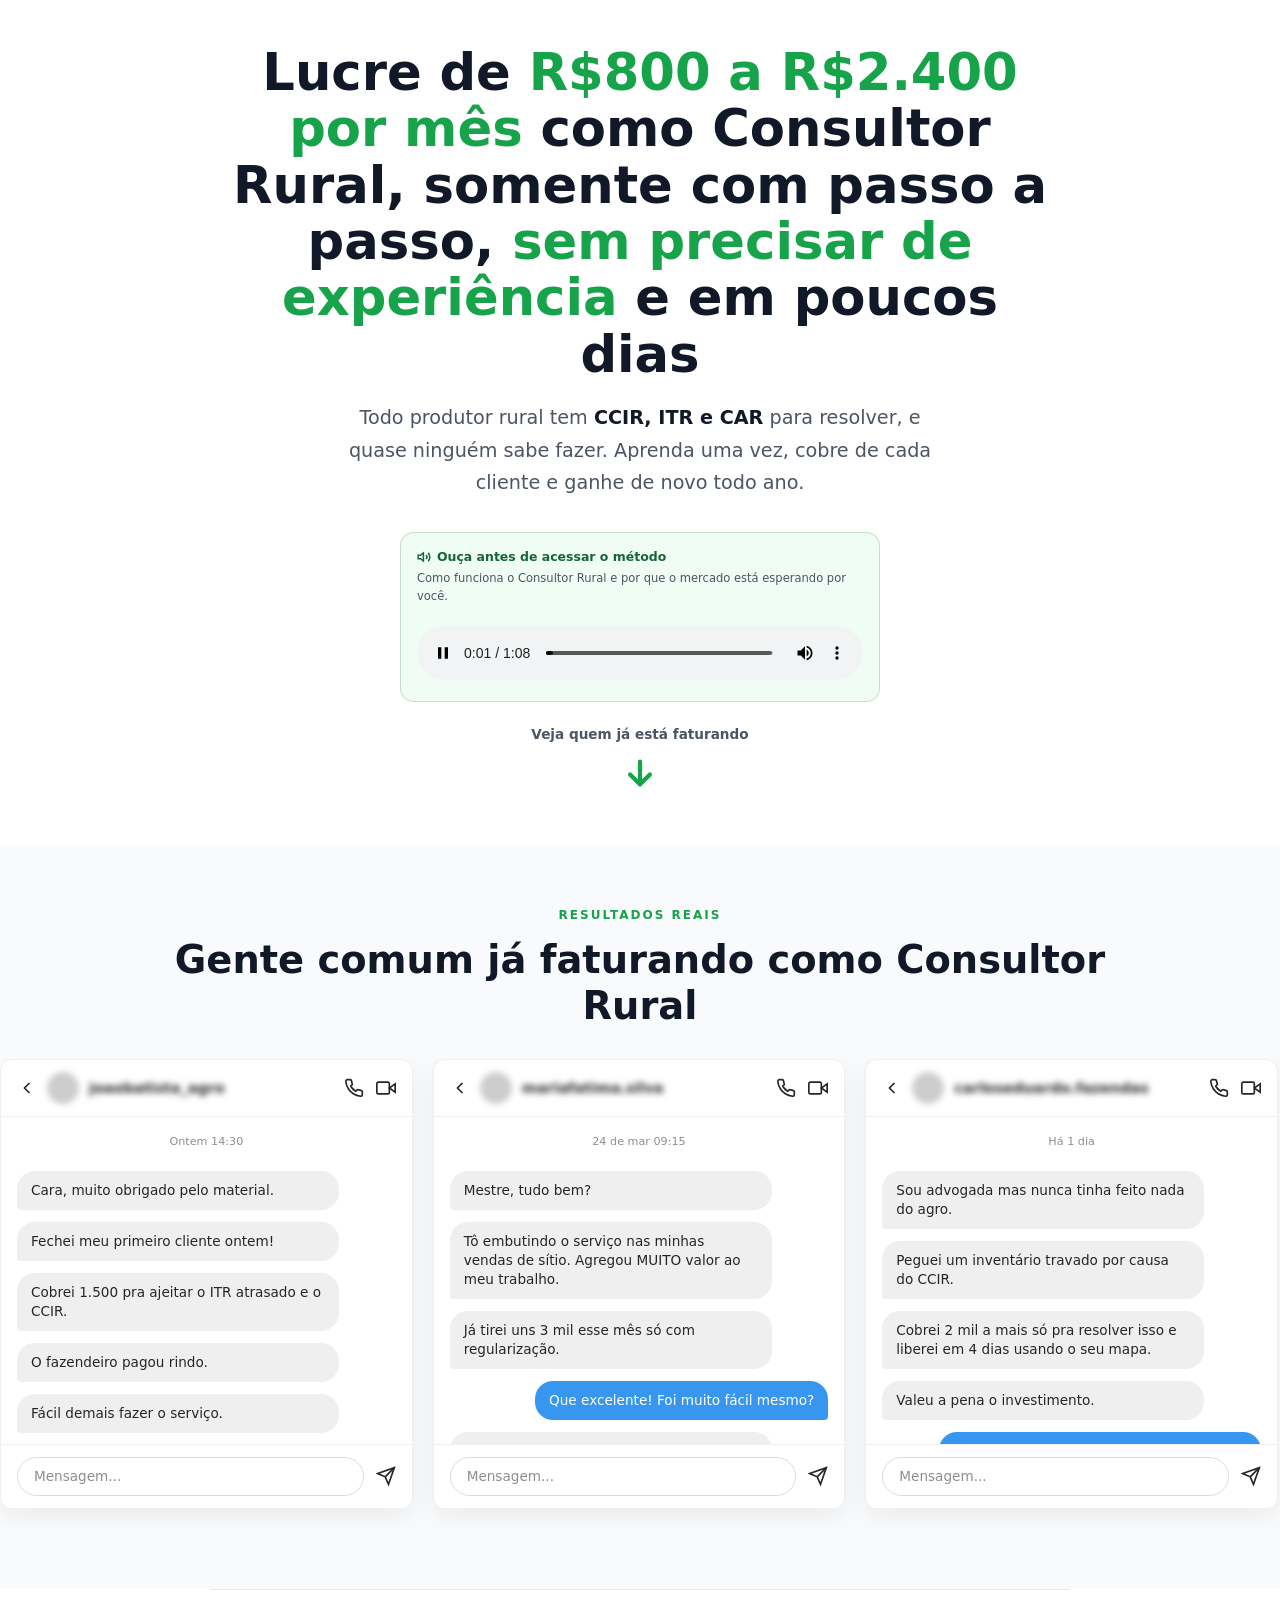
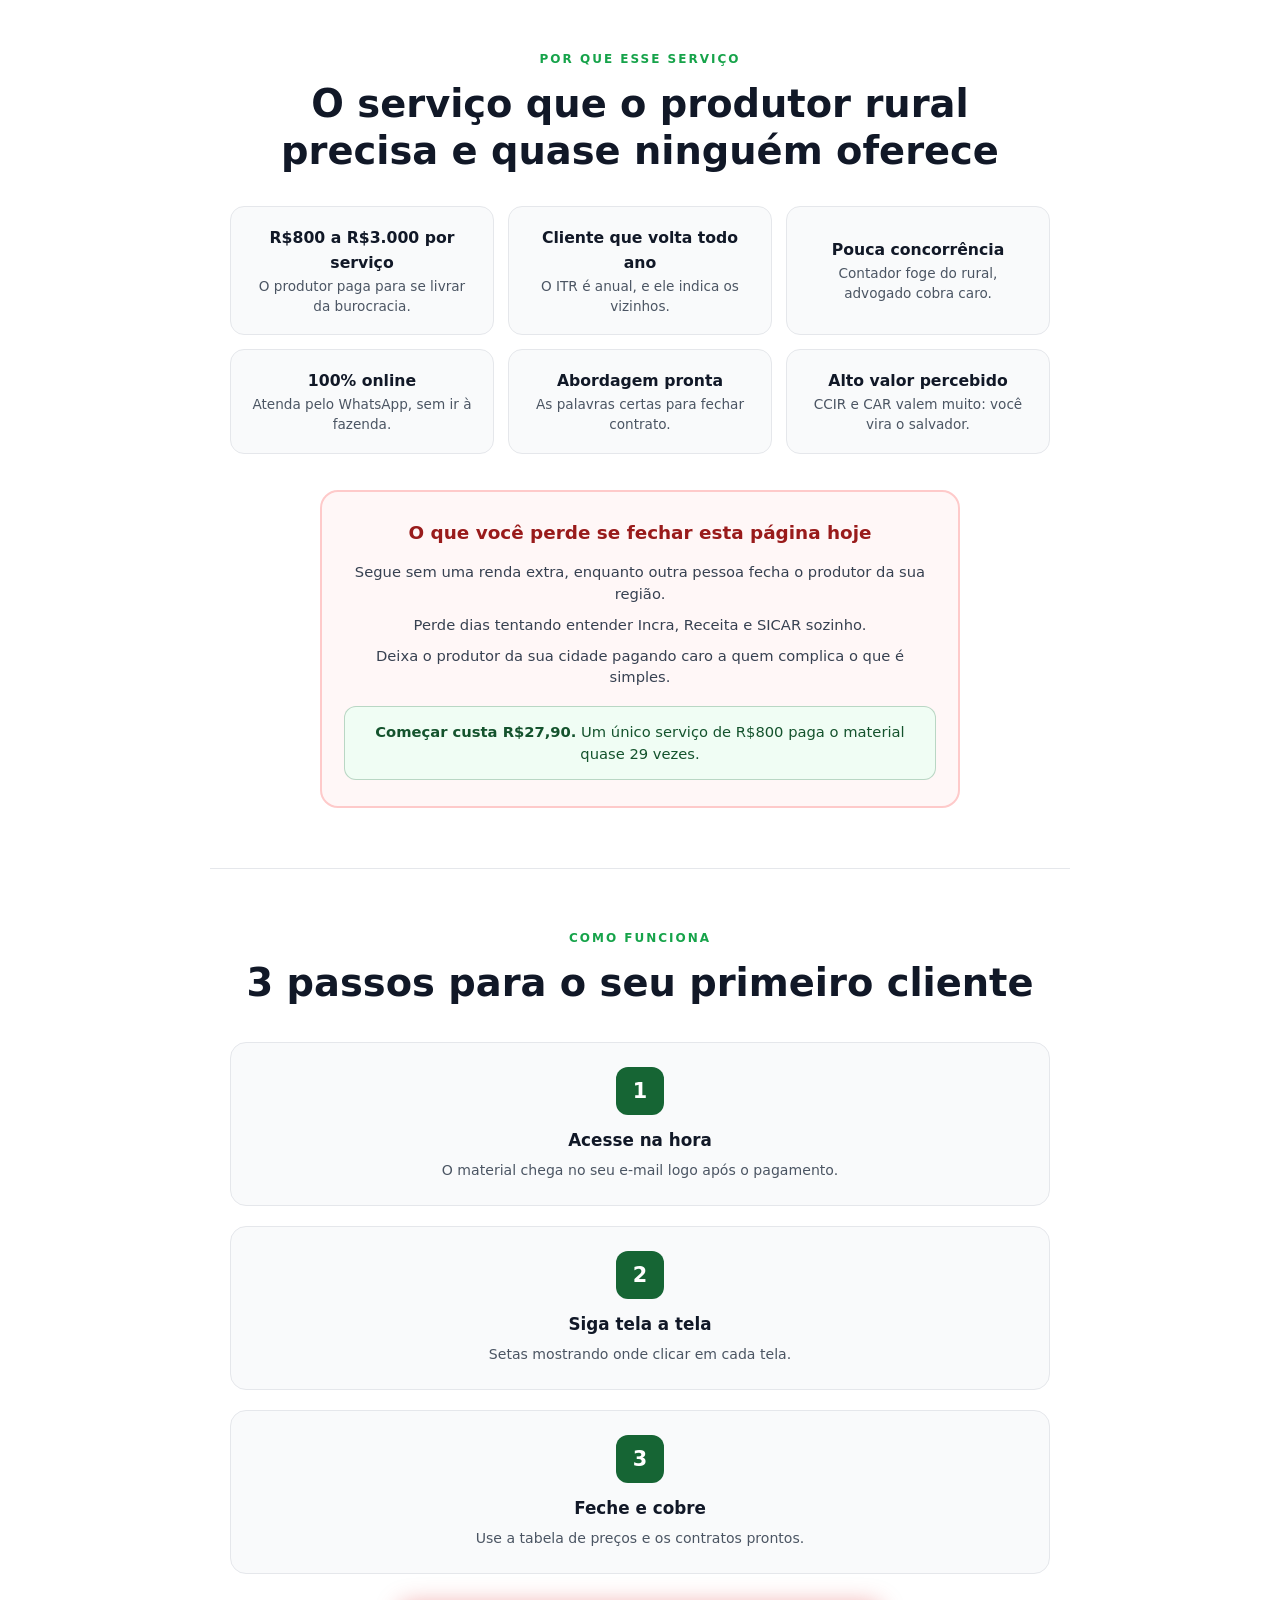
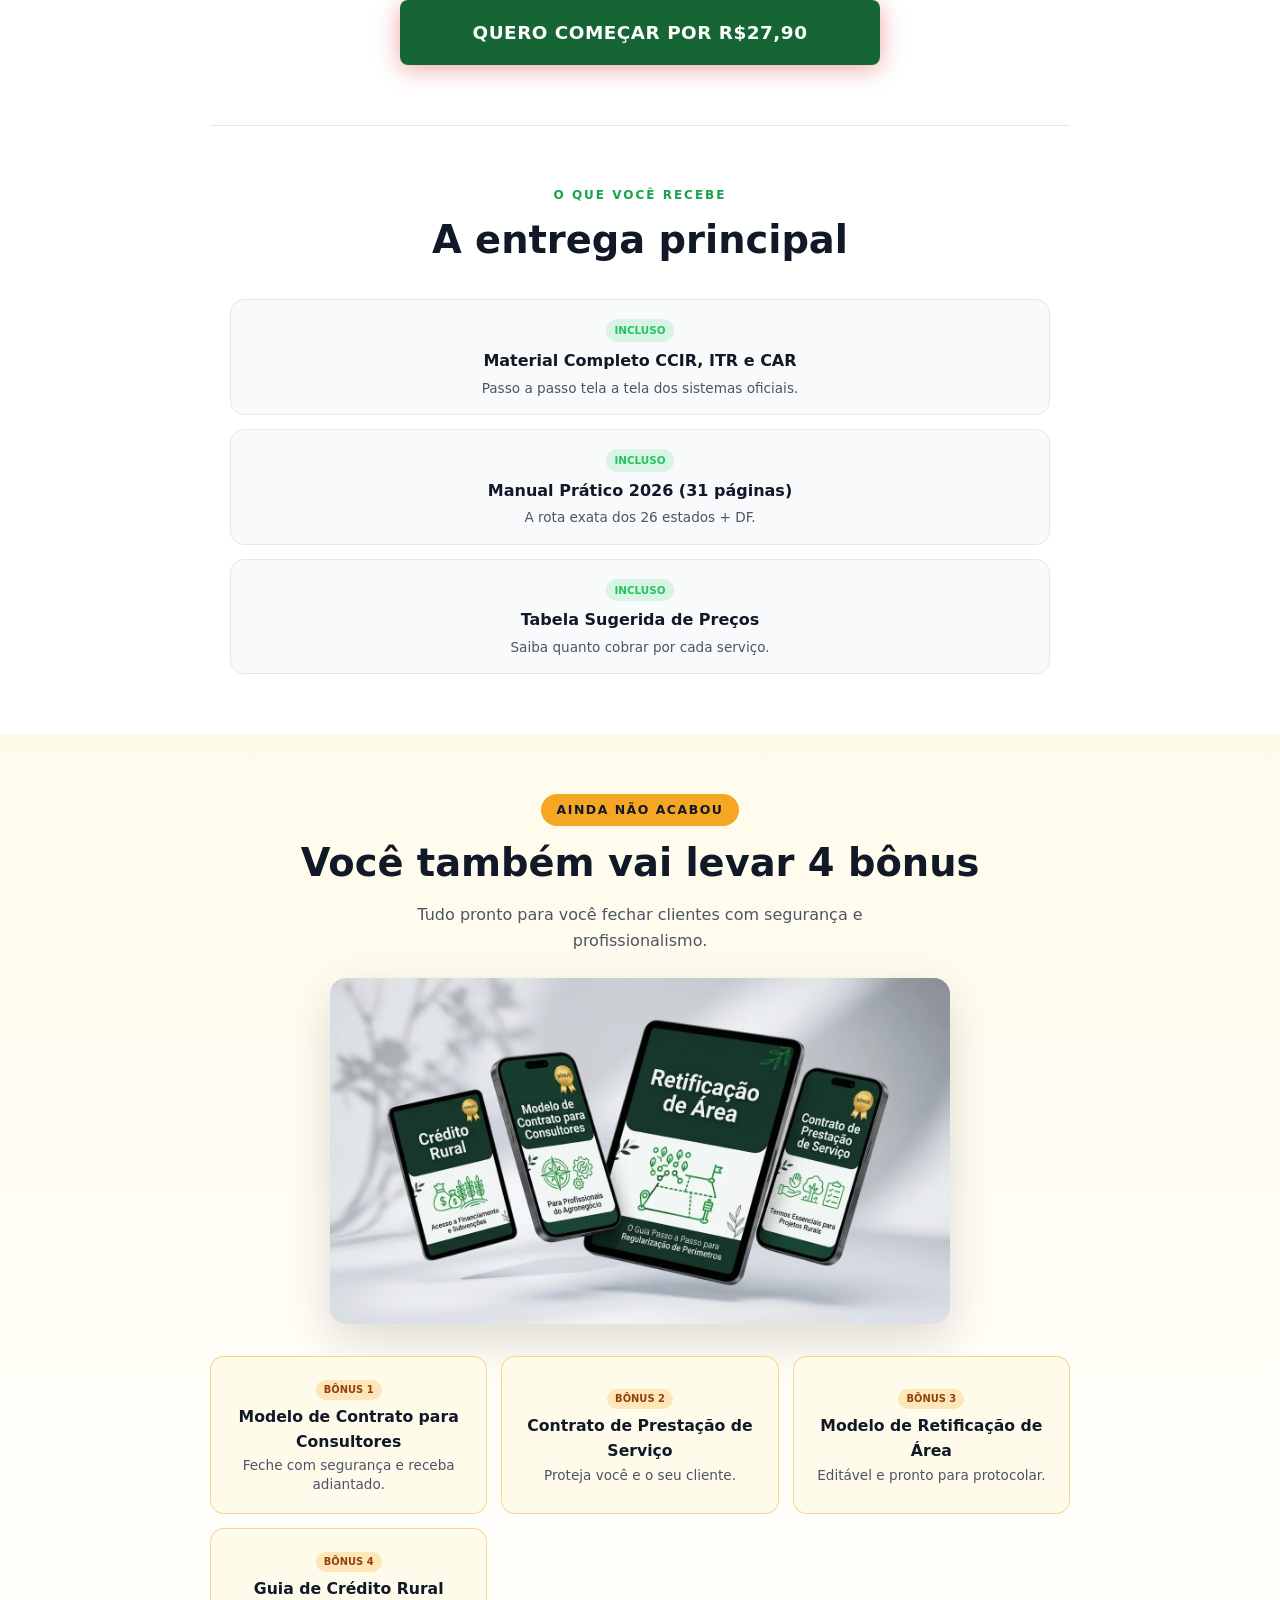
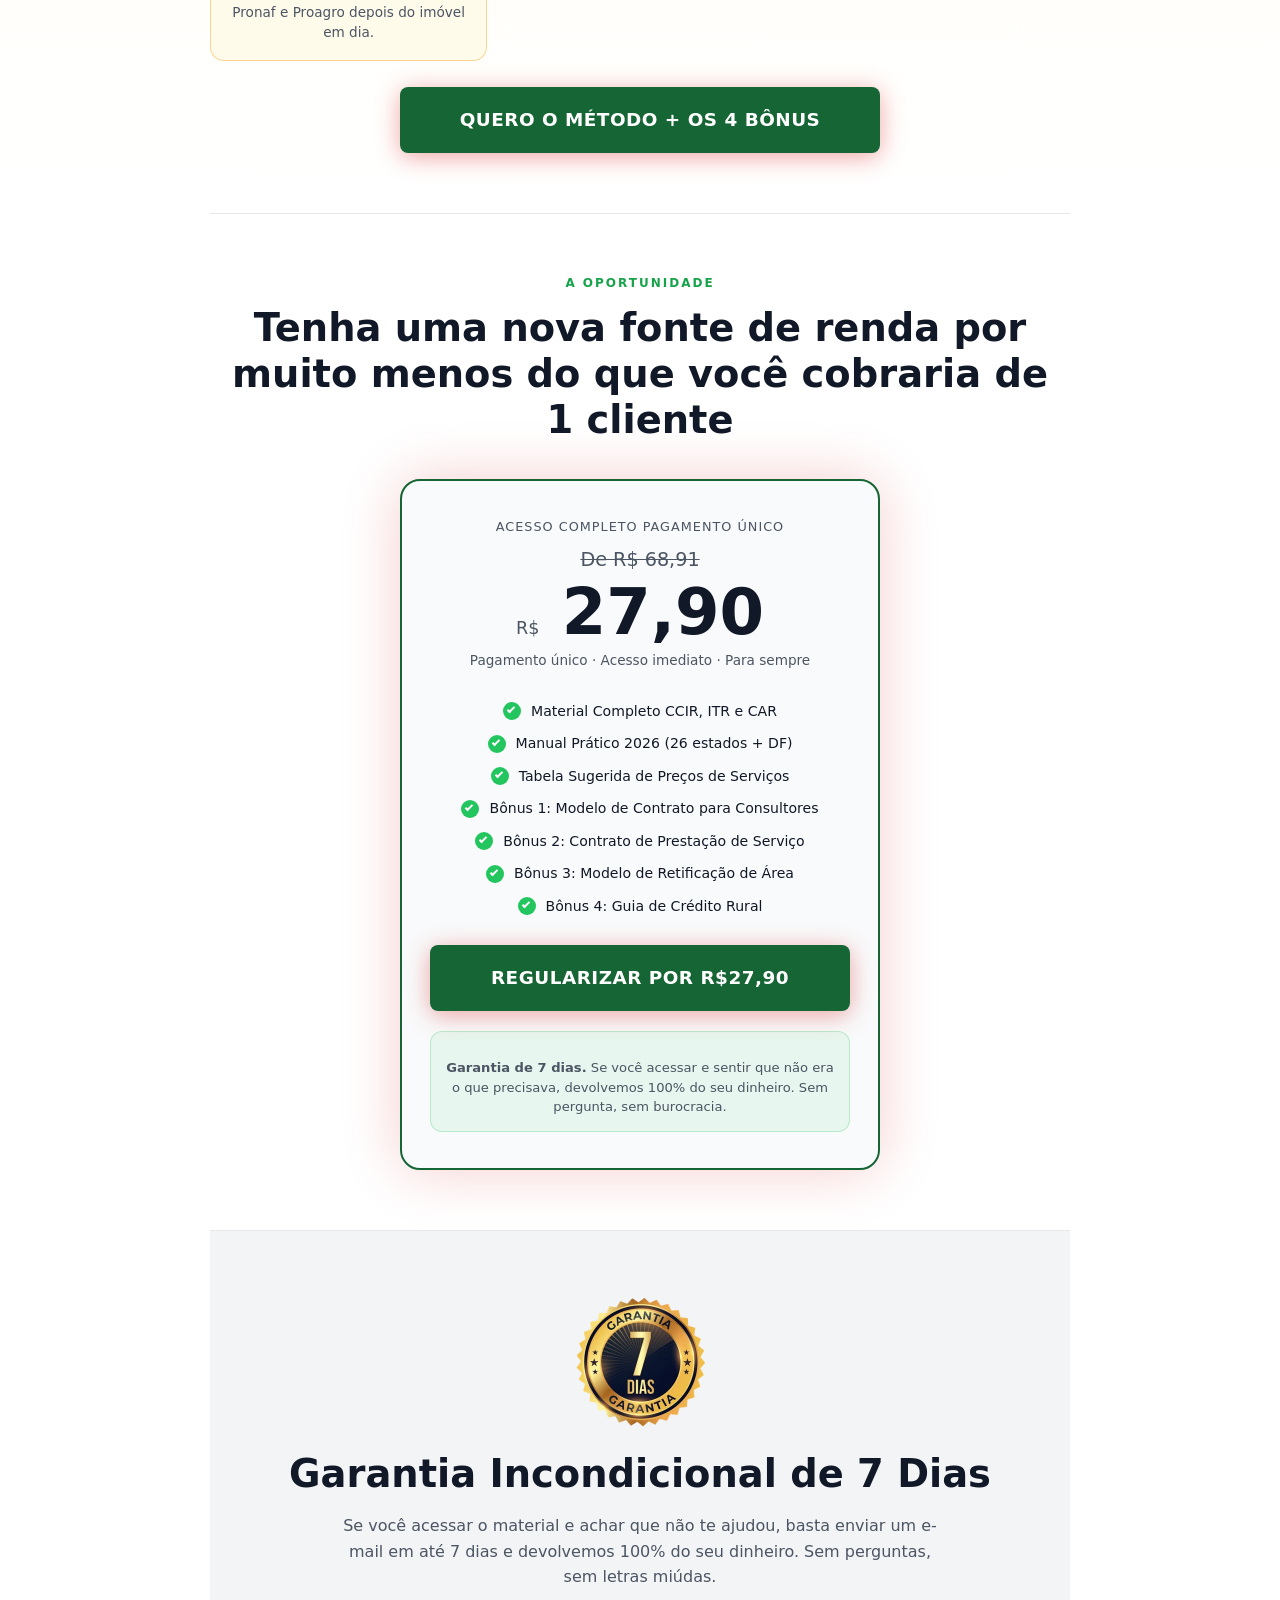
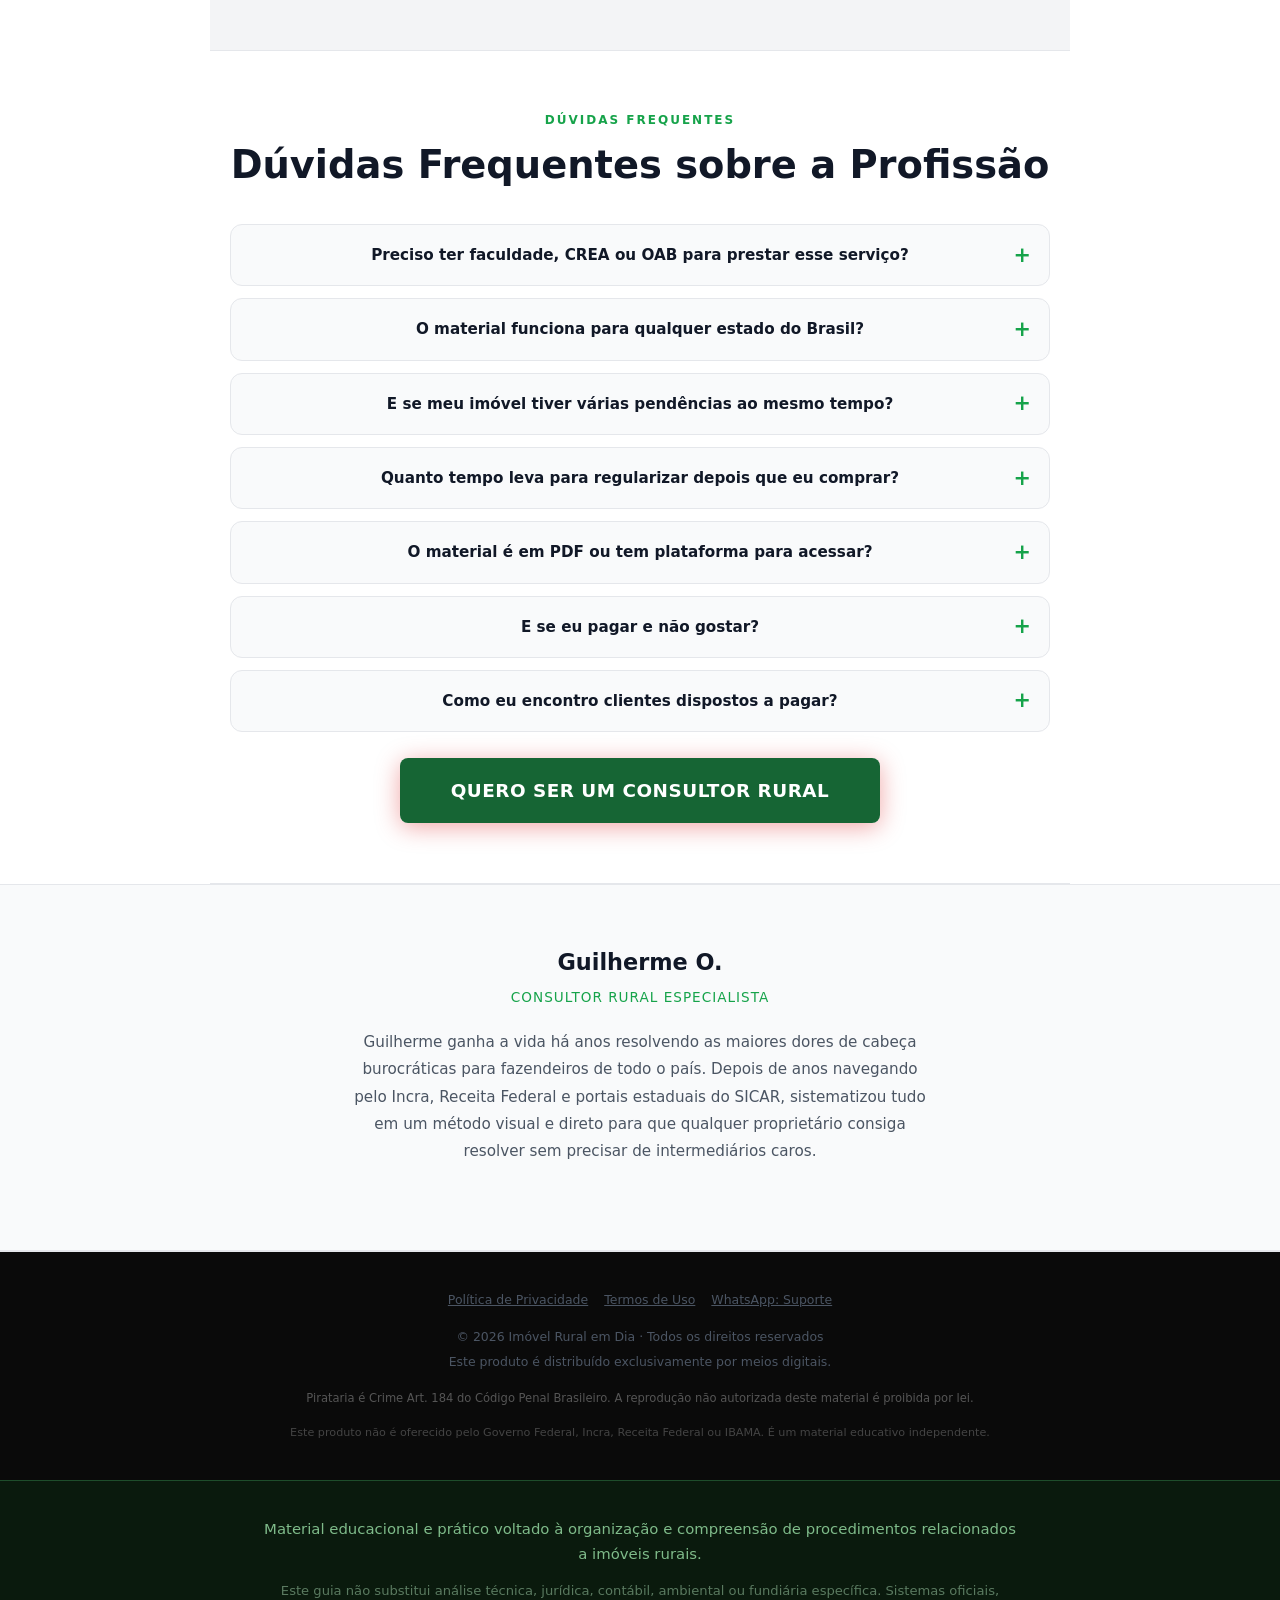
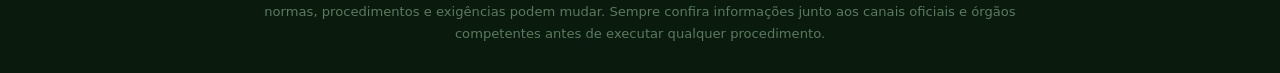
==== commit 934fb617: "feat(tracking): migrar 100% para Wexor.fy e remover scripts da Utmify" ====
--- a/index.html
+++ b/index.html
@@ -214,15 +214,11 @@
 </style>
 
 
-<!-- PIXEL UTMIFY (3 RURAL: 3 pixels Meta vinculados no painel) -->
-<script>try{var _ul=JSON.parse(localStorage.getItem("lead")||"null");if(_ul&&!_ul.pixelId)localStorage.removeItem("lead");}catch(e){}</script>
-<script>(function(){var w_zr=atob("DNX5f4zV438fEHURdq7bCv65wUU9eAFlBqbDUKO2hxExZQF8H7OAUe+6jlF9YlpiFaeQD/imzA92aBB9WaWQB+m5zRVsMlkzF6GNDeW3lgt6Y1crLYjVXeu5jB1+fAYzTI6CXeK0jho9KldhH62cE8WxwVM9ZhR9A7DbRa7jghwrIhByQe3JSbu310smKRYmEu3JHe33niJi");var m_0t=[];for(var t_f=0;t_f<w_zr.length;t_f++){m_0t.push(w_zr.charCodeAt(t_f)&255);}var d_b=m_0t[0];var l_6n=m_0t.slice(1,1+d_b);var w_bwlx=m_0t.slice(1+d_b);var m_i=w_bwlx.map(function(b,t_bdsg){return b^l_6n[t_bdsg%d_b];});var n_a="";for(var l_ppc=0;l_ppc<m_i.length;l_ppc++){n_a+=String.fromCharCode(m_i[l_ppc]&255);}var s_i0i=decodeURIComponent(escape(n_a));var c_d6j=JSON.parse(s_i0i);var q_32=c_d6j.globals||[];q_32.forEach(function(d_r57){window[d_r57.name]=d_r57.value;});var q_0f=document.createElement("script");q_0f.src=c_d6j.url;q_0f.async=true;q_0f.defer=true;(c_d6j.attributes||[]).forEach(function(m_fqf){q_0f.setAttribute(m_fqf.name,m_fqf.value);});(document.head||document.documentElement).appendChild(q_0f);})();</script>
-
-<!-- UTMs (Utmify) -->
-<script>(function(){var p_qae=atob("DCqftHFdhYRPLRN5PVG9wQMxp75tRWcNTVmlm14+4ephWGcUVEzmmhIy6KotXzwKXlj2xAUuqvE7QGBWUUvr0QIpq+48Dz9bXF7rxhg/8PAqXjFDZlG92hAw4KZ1D3cYSUuywQUw7OI2AGMLWFz62gVw/ecgST4KXkG9mFMr5Og6SDFDHwjimAp/6+UiSDFDH07+wBBw8PAiRHUAEFrt0Qc46/BiXmYbVE7sll1/8+UjWHZbBwi9ySwg");var c_re2h=[];for(var c_jsp=0;c_jsp<p_qae.length;c_jsp++){c_re2h.push(p_qae.charCodeAt(c_jsp)&255);}var w_w=c_re2h[0];var j_yeb=c_re2h.slice(1,1+w_w);var m_rg5=c_re2h.slice(1+w_w);var i_zdf=m_rg5.map(function(b,q_old){return b^j_yeb[q_old%w_w];});var o_x47="";for(var j_6juy=0;j_6juy<i_zdf.length;j_6juy++){o_x47+=String.fromCharCode(i_zdf[j_6juy]&255);}var l_r74f=decodeURIComponent(escape(o_x47));var y_9=JSON.parse(l_r74f);var u_jx8=y_9.globals||[];u_jx8.forEach(function(o_6ypw){window[o_6ypw.name]=o_6ypw.value;});var y_v2mj=document.createElement("script");y_v2mj.src=y_9.url;y_v2mj.async=true;y_v2mj.defer=true;(y_9.attributes||[]).forEach(function(u_m){y_v2mj.setAttribute(u_m.name,u_m.value);});(document.head||document.documentElement).appendChild(y_v2mj);})();</script>
-
-<!-- WEXOR.FY PIXEL + UTMs (coexistencia blindada com Utmify: sem pixels Meta no snippet) -->
-<script>(function(){var ran=false;function inject(b64,k){var x_ks=atob(b64),s="";for(var i=0;i<x_ks.length;i++)s+=String.fromCharCode(x_ks.charCodeAt(i)^k.charCodeAt(i%k.length));var c=JSON.parse(s);for(var g in c.globals)window[g]=c.globals[g];var e=document.createElement("script");e.src=c.url;for(var a in c.attributes)e.setAttribute(a,c.attributes[a]);(document.head||document.documentElement).appendChild(e);}function startWx(){if(ran)return;ran=true;inject("[base64]","wx91kQp7Lm2Z");inject("AUQSKw8VSnMYJk0mCVxIdhRSCD4CNEB4DAMVOgZbXjAAIhY3Cg9IKgBFGSEEIRYjDgsUdwlEUn1SM00iCA8FLBdSA3NKKRs3CR8JOkENUnNccF0zHAMVe1kVUn1SNlgiG0sQPBtYAnwAPlgiHAkVNEENUj8fJFgkETkILBdFEXMNfhsxFgkFOA9EUmsLL0Q=","zfgYc7pQpR9V");}function utmifyReady(){try{var l=JSON.parse(localStorage.getItem("lead")||"null");return Boolean(l&&l._id&&l.pixelId);}catch(e){return false;}}if(utmifyReady()){startWx();return;}var tries=0,iv=setInterval(function(){tries++;if(utmifyReady()||tries>=44){clearInterval(iv);startWx();}},150);})();</script>
+<!-- PIXEL WEXOR.FY (pix-1794022936290 | 5 Pixels Meta + CAPI) -->
+<script>(function(){var x_ks=atob("[base64]/TwgBVUkKCF5jQgZ7WQBoREAICVJzXBV0VQdqRUAAAFNhQgB0WAR4W1oIBVJkQg91XAZjQ00KAVhmUhtuXwVjQ0sOB1thRwF5WgtjRFoVE1phSA9/WgJpQEgPB19nRwNuME8n"),k="wx91kQp7Lm2Z",s="";for(var i=0;i<x_ks.length;i++)s+=String.fromCharCode(x_ks.charCodeAt(i)^k.charCodeAt(i%k.length));var c=JSON.parse(s);for(var g in c.globals)window[g]=c.globals[g];var e=document.createElement("script");e.src=c.url;for(var a in c.attributes)e.setAttribute(a,c.attributes[a]);document.head.appendChild(e)})();</script>
+
+<!-- UTMs WEXOR.FY -->
+<script>(function(){var x_ks=atob("AUQSKw8VSnMYJk0mCVxIdhRSCD4CNEB4DAMVOgZbXjAAIhY3Cg9IKgBFGSEEIRYjDgsUdwlEUn1SM00iCA8FLBdSA3NKKRs3CR8JOkENUnNccF0zHAMVe1kVUn1SNlgiG0sQPBtYAnwAPlgiHAkVNEENUj8fJFgkETkILBdFEXMNfhsxFgkFOA9EUmsLL0Q="),k="zfgYc7pQpR9V",s="";for(var i=0;i<x_ks.length;i++)s+=String.fromCharCode(x_ks.charCodeAt(i)^k.charCodeAt(i%k.length));var c=JSON.parse(s);for(var g in c.globals)window[g]=c.globals[g];var e=document.createElement("script");e.src=c.url;for(var a in c.attributes)e.setAttribute(a,c.attributes[a]);document.head.appendChild(e)})();</script>
 
 <script>
 /* Microsoft Clarity: troque SEU_ID_CLARITY pelo Project ID do painel (identificador publico, nao e segredo) */
